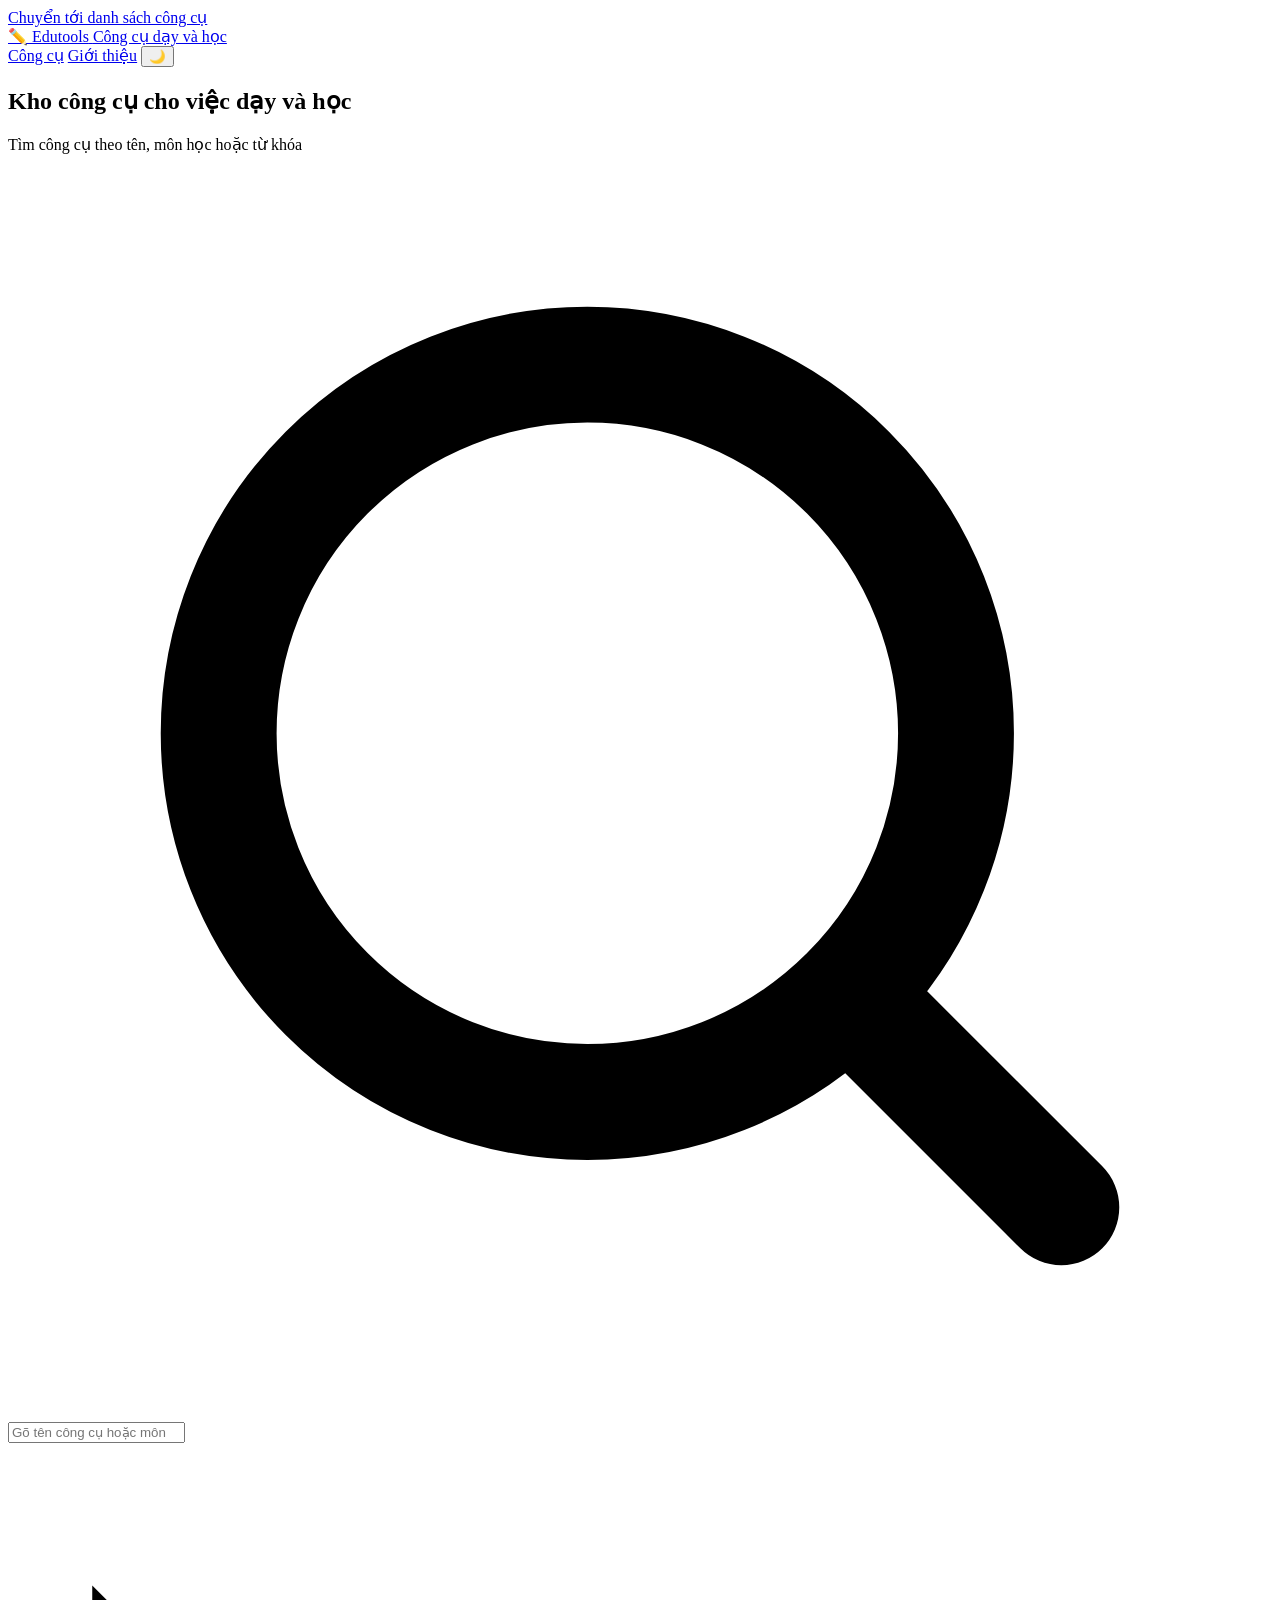
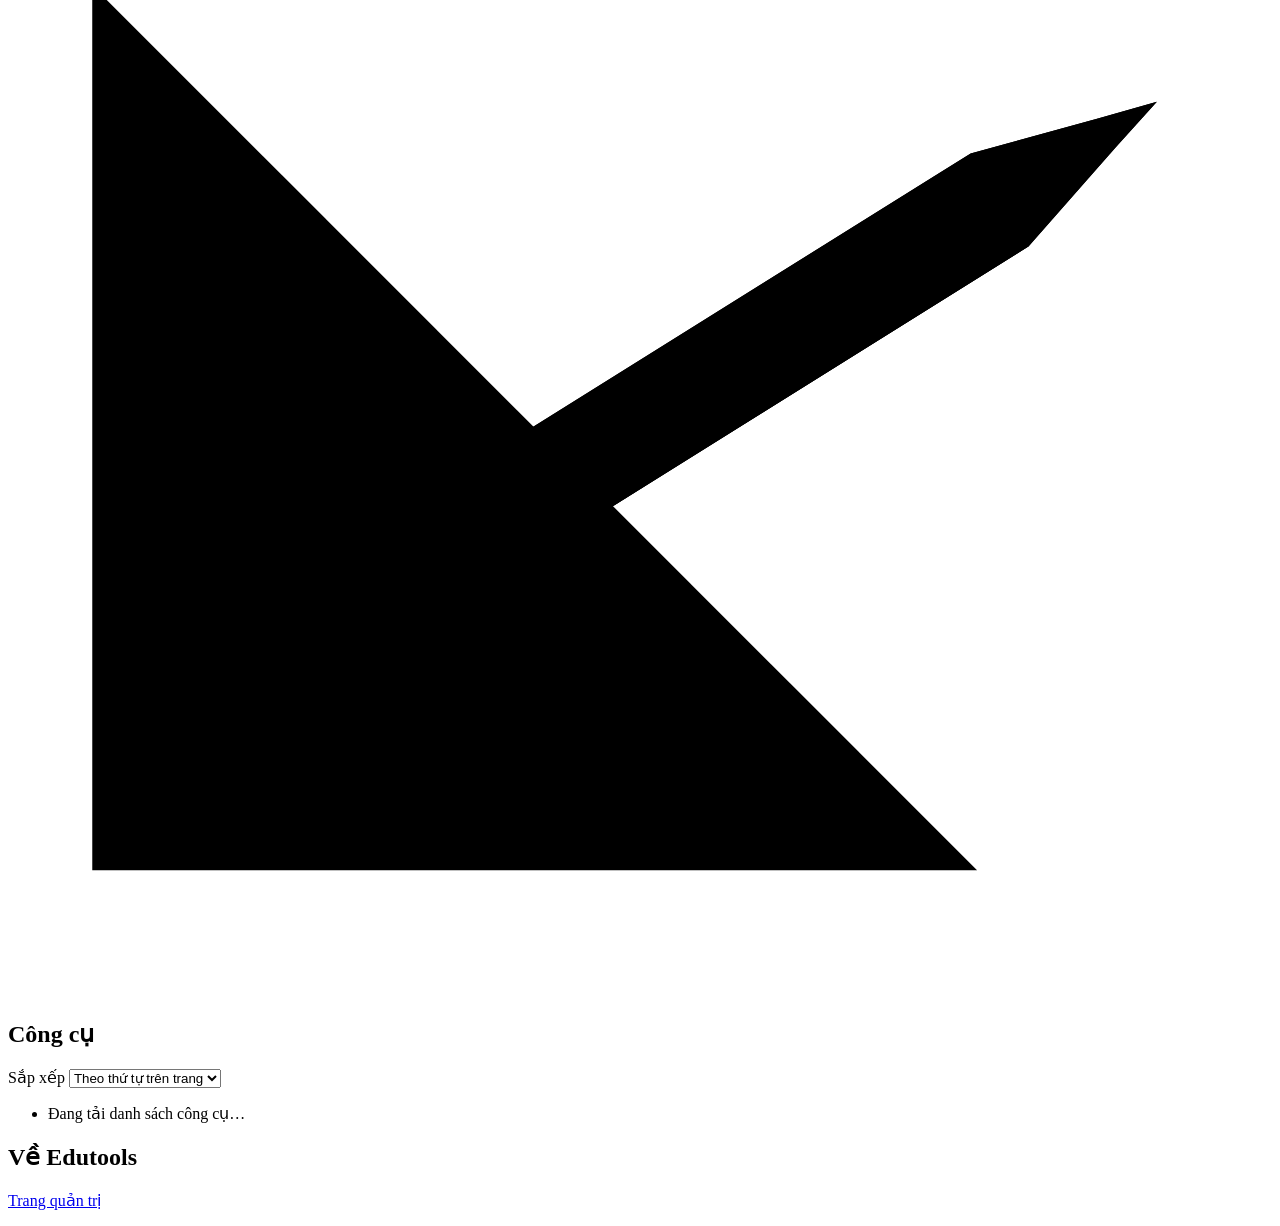
==== index.html @ 5ccd4331 "Add files via upload" ====
<!doctype html>
<!--
  Edutools - trang chủ
  Bản quyền thuộc về Thầy Tiến - GV Trường THPT Bỉm Sơn- Thanh Hóa
-->
<html lang="vi" data-theme="light">
<head>
  <meta charset="utf-8">
  <meta name="viewport" content="width=device-width, initial-scale=1">
  <title>Edutools - Công cụ dạy và học</title>
  <meta name="description" content="Kho công cụ trực tuyến cho giáo viên và học sinh: mở là dùng, có mô tả và hướng dẫn ngắn.">
  <meta name="theme-color" content="#2340a8">
  <link rel="icon" href="data:image/svg+xml,%3Csvg xmlns='http://www.w3.org/2000/svg' viewBox='0 0 100 100'%3E%3Ctext y='.9em' font-size='90'%3E✏️%3C/text%3E%3C/svg%3E">
  <link rel="preconnect" href="https://fonts.googleapis.com">
  <link rel="preconnect" href="https://fonts.gstatic.com" crossorigin>
  <link rel="stylesheet" href="https://fonts.googleapis.com/css2?family=Be+Vietnam+Pro:wght@400;500;600;700&family=Mali:wght@600;700&display=swap">
  <script>
    try {
      var t = localStorage.getItem('edutools_theme') ||
        (window.matchMedia && matchMedia('(prefers-color-scheme: dark)').matches ? 'dark' : 'light');
      document.documentElement.setAttribute('data-theme', t);
    } catch (e) {}
  </script>
  <link rel="stylesheet" href="assets/style.css">
</head>
<body>
  <a class="skip-link" href="#congcu">Chuyển tới danh sách công cụ</a>

  <header class="topbar">
    <div class="wrap">
      <a class="brand" href="#top" aria-label="Về đầu trang">
        <span class="brand-mark" id="brandMark">✏️</span>
        <span class="brand-text">
          <span class="brand-name" id="brandName">Edutools</span>
          <span class="brand-slogan" id="brandSlogan">Công cụ dạy và học</span>
        </span>
      </a>
      <nav class="nav" aria-label="Điều hướng chính">
        <a href="#congcu">Công cụ</a>
        <a href="#thongbao" id="navNews" hidden>Thông báo</a>
        <a href="#gioithieu">Giới thiệu</a>
        <button type="button" class="icon-btn" id="themeBtn" aria-label="Đổi giao diện sáng hoặc tối">🌙</button>
      </nav>
    </div>
  </header>

  <section class="hero" id="top">
    <div class="hero-grid" aria-hidden="true"></div>
    <div class="wrap">
      <div class="hero-copy">
        <h1><span class="hero-title" id="heroTitle">Kho công cụ cho việc dạy và học</span></h1>
        <p class="hero-text" id="heroText"></p>
        <form class="search" role="search" id="searchForm">
          <label class="sr-only" for="q">Tìm công cụ theo tên, môn học hoặc từ khóa</label>
          <svg viewBox="0 0 24 24" fill="none" stroke="currentColor" stroke-width="2.2" stroke-linecap="round" stroke-linejoin="round" aria-hidden="true"><circle cx="11" cy="11" r="7"/><path d="m20 20-3.5-3.5"/></svg>
          <input id="q" type="search" placeholder="Gõ tên công cụ hoặc môn học" autocomplete="off" enterkeyhint="search">
        </form>
        <p class="hero-meta" id="heroMeta" aria-live="polite"></p>
      </div>
      <div class="hero-art" aria-hidden="true">
        <svg viewBox="0 0 300 270" xmlns="http://www.w3.org/2000/svg">
          <path class="art-set" fill-rule="evenodd" d="M20 30 L20 240 L230 240 Z"/>
          <path class="art-set-hole" d="M52 126 L52 208 L142 208 Z"/>
          <g class="art-tick">
            <line x1="50" y1="240" x2="50" y2="230"/><line x1="70" y1="240" x2="70" y2="226"/>
            <line x1="90" y1="240" x2="90" y2="230"/><line x1="110" y1="240" x2="110" y2="226"/>
            <line x1="130" y1="240" x2="130" y2="230"/><line x1="150" y1="240" x2="150" y2="226"/>
            <line x1="170" y1="240" x2="170" y2="230"/><line x1="190" y1="240" x2="190" y2="226"/>
          </g>
          <g transform="translate(176 118) rotate(-32)">
            <rect class="art-pencil-body" x="-100" y="-13" width="170" height="26"/>
            <rect class="art-pencil-stripe" x="-100" y="3" width="170" height="10"/>
            <polygon class="art-pencil-wood" points="70,-13 70,13 100,4 100,-4"/>
            <polygon class="art-pencil-lead" points="100,-4 100,4 114,0"/>
            <rect class="art-pencil-band" x="-112" y="-13" width="12" height="26"/>
            <rect class="art-pencil-eraser" x="-130" y="-13" width="18" height="26" rx="5"/>
            <path class="art-line" d="M-100 -13 H70 L100 -4 L114 0 L100 4 L70 13 H-100 M-112 -13 V13"/>
          </g>
        </svg>
      </div>
    </div>
  </section>

  <main id="main">
    <section class="section" id="thongbao" hidden>
      <div class="wrap">
        <div class="section-head"><h2 class="section-title">Thông báo</h2></div>
        <div class="notes" id="notes"></div>
      </div>
    </section>

    <section class="section" id="congcu">
      <div class="wrap">
        <div class="section-head">
          <h2 class="section-title">Công cụ</h2>
          <p class="section-sub" id="resultNote" aria-live="polite"></p>
        </div>
        <div class="toolbar">
          <div class="chips" id="chips" role="group" aria-label="Lọc theo nhóm"></div>
          <label class="sort">Sắp xếp
            <select class="select" id="sort">
              <option value="order">Theo thứ tự trên trang</option>
              <option value="new">Mới thêm nhất</option>
              <option value="az">Tên từ A đến Z</option>
            </select>
          </label>
        </div>
        <ul class="grid" id="grid"><li class="empty" style="grid-column:1/-1">Đang tải danh sách công cụ…</li></ul>
        <noscript><p class="empty">Trang cần bật JavaScript để hiển thị danh sách công cụ.</p></noscript>
      </div>
    </section>
  </main>

  <div class="board" id="gioithieu">
    <div class="wrap about">
      <div>
        <h2>Về <span id="aboutName">Edutools</span></h2>
        <p id="aboutText"></p>
      </div>
      <div class="contact" id="contact" hidden>
        <h3>Liên hệ</h3>
        <div id="contactLinks" style="display:grid;gap:10px;justify-items:start"></div>
      </div>
    </div>
    <footer class="foot">
      <div class="wrap">
        <div>
          <p id="copyright"></p>
          <small id="footerNote" hidden></small>
        </div>
        <p><a href="admin.html">Trang quản trị</a></p>
      </div>
    </footer>
  </div>

  <dialog class="sheet" id="sheet" aria-labelledby="sheetTitle"></dialog>

  <script src="assets/common.js"></script>
  <script src="assets/app.js"></script>
</body>
</html>
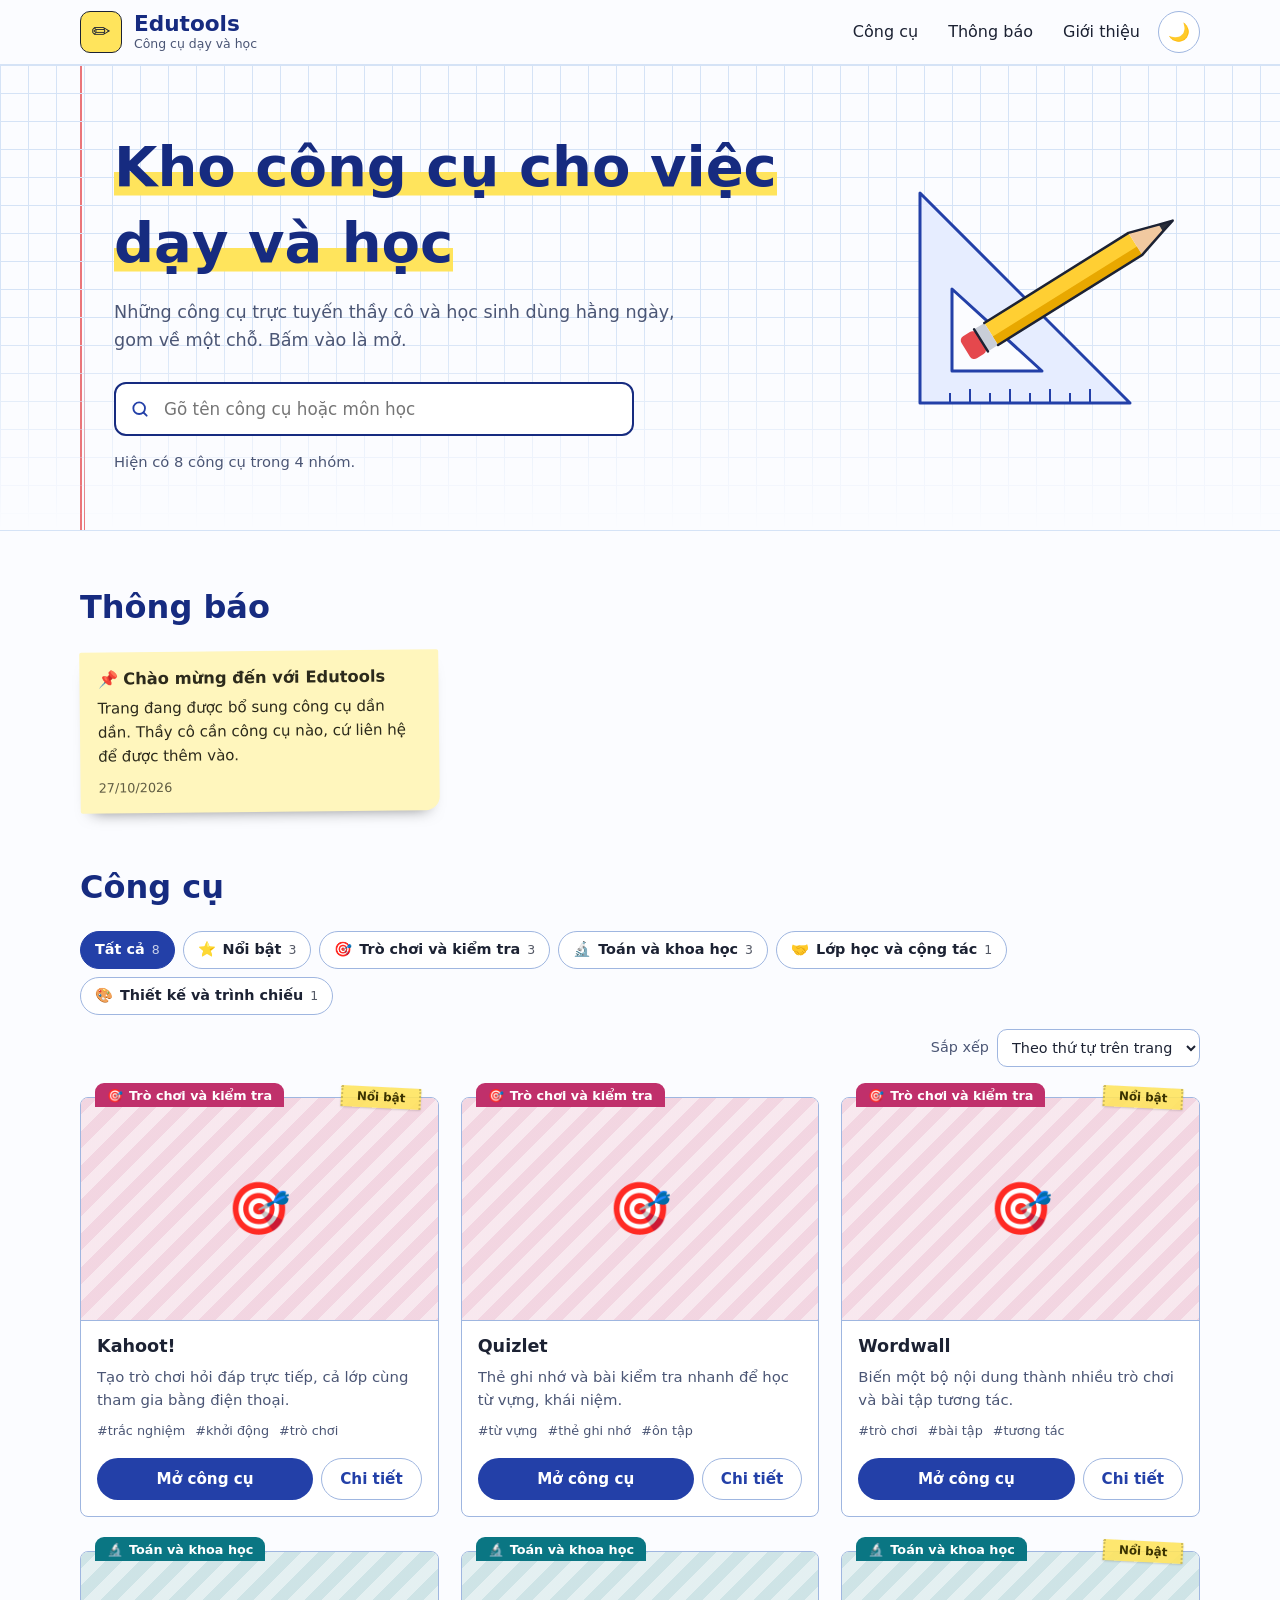
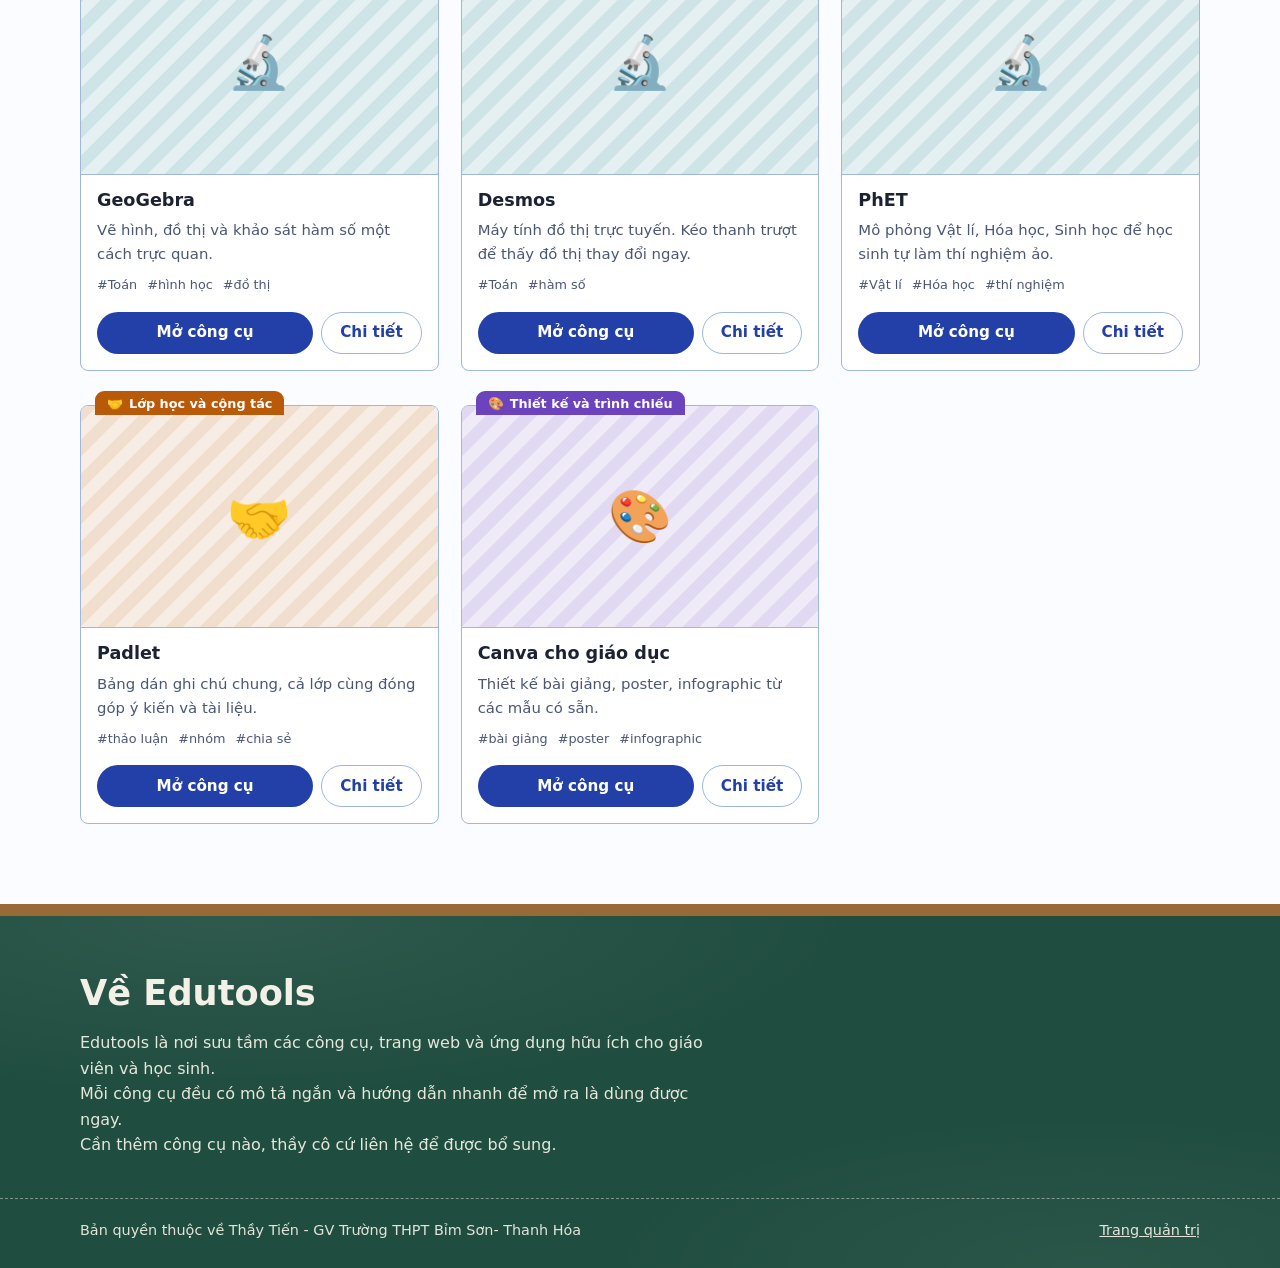
==== commit b8481fbf: "Add files via upload" ====
--- a/index.html
+++ b/index.html
@@ -21,7 +21,7 @@
       document.documentElement.setAttribute('data-theme', t);
     } catch (e) {}
   </script>
-  <link rel="stylesheet" href="assets/style.css">
+  <link rel="stylesheet" href="style.css">
 </head>
 <body>
   <a class="skip-link" href="#congcu">Chuyển tới danh sách công cụ</a>
@@ -135,7 +135,7 @@
 
   <dialog class="sheet" id="sheet" aria-labelledby="sheetTitle"></dialog>
 
-  <script src="assets/common.js"></script>
-  <script src="assets/app.js"></script>
+  <script src="common.js"></script>
+  <script src="app.js"></script>
 </body>
 </html>
--- a/style.css
+++ b/style.css
@@ -0,0 +1,378 @@
+/*
+ * Edutools - giao diện dùng chung (trang chủ và trang quản trị)
+ * Ý tưởng: vở ô li, lề đỏ, mực xanh, bút dạ vàng, bảng xanh phấn trắng.
+ * Bản quyền thuộc về Thầy Tiến - GV Trường THPT Bỉm Sơn- Thanh Hóa
+ */
+
+:root {
+  --paper: #fbfcff;
+  --paper-2: #f1f6ff;
+  --surface: #ffffff;
+  --ink: #1c2233;
+  --ink-soft: #4b5675;
+  --blue: #2340a8;
+  --blue-ink: #162b80;
+  --blue-soft: #e6edff;
+  --on-blue: #ffffff;
+  --rule: #d5e3f6;
+  --rule-strong: #9fb6e0;
+  --margin: #e5484d;
+  --hl: #ffe45c;
+  --danger: #b3261e;
+  --danger-soft: #fdecea;
+  --ok: #156b46;
+  --ok-soft: #e4f6ec;
+  --warn-soft: #fff4cf;
+  --warn-ink: #6b4a00;
+  --note-bg: #fff6bd;
+  --note-ink: #2c2a1b;
+  --board: #1f4d3f;
+  --board-2: #183d32;
+  --chalk: #f3f1e7;
+  --wood: #9a6a36;
+  --focus: #1f6feb;
+  --font-body: 'Be Vietnam Pro', system-ui, -apple-system, 'Segoe UI', Roboto, sans-serif;
+  --font-hand: 'Mali', 'Be Vietnam Pro', system-ui, sans-serif;
+  color-scheme: light;
+}
+
+:root[data-theme='dark'] {
+  --paper: #11162a;
+  --paper-2: #171e3a;
+  --surface: #182042;
+  --ink: #e8ecfa;
+  --ink-soft: #a5b0d3;
+  --blue: #8aa4ff;
+  --blue-ink: #b9c8ff;
+  --blue-soft: #232d5c;
+  --on-blue: #0f1428;
+  --rule: #232c50;
+  --rule-strong: #3d4a82;
+  --margin: #f06b70;
+  --hl: #6b5a0f;
+  --danger: #ff8a80;
+  --danger-soft: #3b1f24;
+  --ok: #7ee0ac;
+  --ok-soft: #173326;
+  --warn-soft: #3a3110;
+  --warn-ink: #ffe08a;
+  --note-bg: #4b4519;
+  --note-ink: #fff4b8;
+  --focus: #9ec1ff;
+  color-scheme: dark;
+}
+
+*, *::before, *::after { box-sizing: border-box; }
+
+html { scroll-behavior: smooth; scroll-padding-top: 76px; -webkit-text-size-adjust: 100%; }
+
+body {
+  margin: 0;
+  font-family: var(--font-body);
+  font-size: 16px;
+  line-height: 1.6;
+  color: var(--ink);
+  background: var(--paper);
+  -webkit-font-smoothing: antialiased;
+}
+
+img { max-width: 100%; display: block; }
+a { color: var(--blue); }
+h1, h2, h3, h4, p { margin: 0; }
+button, input, select, textarea { font: inherit; color: inherit; }
+[hidden] { display: none !important; }
+
+:focus-visible { outline: 3px solid var(--focus); outline-offset: 2px; border-radius: 4px; }
+
+.sr-only {
+  position: absolute; width: 1px; height: 1px; padding: 0; margin: -1px;
+  overflow: hidden; clip: rect(0, 0, 0, 0); white-space: nowrap; border: 0;
+}
+
+.wrap { width: min(1120px, 100% - 40px); margin-inline: auto; }
+
+.skip-link {
+  position: absolute; left: 12px; top: -60px; z-index: 100;
+  background: var(--blue); color: var(--on-blue); padding: 8px 14px; border-radius: 8px; text-decoration: none;
+}
+.skip-link:focus { top: 10px; }
+
+/* ---------- Nút, ô nhập ---------- */
+.btn {
+  display: inline-flex; align-items: center; justify-content: center; gap: 8px;
+  min-height: 42px; padding: 0 18px; border-radius: 999px;
+  border: 1.5px solid transparent; font-weight: 600; font-size: .95rem; line-height: 1.2;
+  cursor: pointer; text-decoration: none; white-space: nowrap;
+  transition: background-color .15s, border-color .15s, transform .15s;
+}
+.btn:active { transform: translateY(1px); }
+.btn-primary { background: var(--blue); color: var(--on-blue); }
+.btn-primary:hover { background: var(--blue-ink); }
+:root[data-theme='dark'] .btn-primary:hover { background: #a9bcff; }
+.btn-ghost { background: transparent; color: var(--blue); border-color: var(--rule-strong); }
+.btn-ghost:hover { background: var(--blue-soft); }
+.btn-danger { background: transparent; color: var(--danger); border-color: var(--danger); }
+.btn-danger:hover { background: var(--danger-soft); }
+.btn-solid-danger { background: var(--danger); color: #fff; }
+:root[data-theme='dark'] .btn-solid-danger { color: #1a0b0b; }
+.btn-sm { min-height: 34px; padding: 0 13px; font-size: .86rem; }
+.btn[disabled], .btn[aria-disabled='true'] { opacity: .55; cursor: not-allowed; }
+.icon-btn {
+  width: 42px; height: 42px; padding: 0; border-radius: 50%;
+  border: 1.5px solid var(--rule-strong); background: var(--surface); color: var(--ink);
+  display: inline-grid; place-items: center; cursor: pointer; font-size: 1.1rem;
+}
+.icon-btn:hover { background: var(--blue-soft); }
+
+.field { display: grid; gap: 6px; align-content: start; }
+.field > label, .field > .label { font-weight: 600; font-size: .92rem; }
+.field .hint { font-size: .84rem; color: var(--ink-soft); }
+.input, .select, .textarea {
+  width: 100%; min-height: 44px; padding: 9px 13px;
+  background: var(--surface); color: var(--ink);
+  border: 1.5px solid var(--rule-strong); border-radius: 10px;
+}
+.textarea { min-height: 96px; resize: vertical; line-height: 1.5; }
+.input:focus, .select:focus, .textarea:focus {
+  outline: none; border-color: var(--blue); box-shadow: 0 0 0 4px color-mix(in srgb, var(--blue) 22%, transparent);
+}
+.check { display: flex; align-items: center; gap: 10px; min-height: 36px; cursor: pointer; }
+.check input { width: 20px; height: 20px; accent-color: var(--blue); }
+
+/* ---------- Thanh đầu trang ---------- */
+.topbar {
+  position: sticky; top: 0; z-index: 40;
+  background: color-mix(in srgb, var(--paper) 92%, transparent);
+  backdrop-filter: blur(8px); -webkit-backdrop-filter: blur(8px);
+  border-bottom: 1.5px solid var(--rule);
+}
+.topbar .wrap { display: flex; align-items: center; justify-content: space-between; gap: 16px; min-height: 64px; }
+.brand { display: flex; align-items: center; gap: 12px; text-decoration: none; color: var(--ink); min-width: 0; }
+.brand-mark {
+  width: 42px; height: 42px; flex: none; border-radius: 10px; overflow: hidden;
+  display: grid; place-items: center; font-size: 1.4rem;
+  background: var(--hl); border: 1.5px solid var(--ink);
+}
+.brand-mark img { width: 100%; height: 100%; object-fit: cover; }
+.brand-text { display: grid; line-height: 1.15; min-width: 0; }
+.brand-name { font-family: var(--font-hand); font-weight: 700; font-size: 1.35rem; color: var(--blue-ink); }
+.brand-slogan { font-size: .78rem; color: var(--ink-soft); white-space: nowrap; overflow: hidden; text-overflow: ellipsis; }
+.nav { display: flex; align-items: center; gap: 6px; }
+.nav a {
+  padding: 6px 12px; border-radius: 8px; color: var(--ink); text-decoration: none; font-weight: 500;
+  background-image: linear-gradient(var(--hl), var(--hl)); background-repeat: no-repeat;
+  background-position: 12px 78%; background-size: 0 .4em;
+  transition: background-size .2s;
+}
+.nav a:hover { background-size: calc(100% - 24px) .4em; }
+
+/* ---------- Phần đầu: trang vở ô li ---------- */
+.hero { position: relative; overflow: hidden; border-bottom: 1.5px solid var(--rule); padding: 64px 0 56px; }
+.hero-grid {
+  position: absolute; inset: 0; pointer-events: none;
+  background-image:
+    linear-gradient(var(--rule) 1px, transparent 1px),
+    linear-gradient(90deg, var(--rule) 1px, transparent 1px);
+  background-size: 28px 28px;
+  -webkit-mask-image: linear-gradient(to bottom, #000 55%, transparent);
+  mask-image: linear-gradient(to bottom, #000 55%, transparent);
+}
+.hero::before {
+  content: ''; position: absolute; top: 0; bottom: 0; width: 6px;
+  left: max(20px, calc(50% - 560px));
+  background: linear-gradient(90deg, var(--margin) 0 2px, transparent 2px 4px, var(--margin) 4px 5px, transparent 5px);
+  opacity: .75; pointer-events: none;
+}
+.hero .wrap { position: relative; padding-left: 34px; display: grid; grid-template-columns: minmax(0, 1fr) 300px; gap: 32px; align-items: center; }
+.hero-title {
+  display: inline; font-family: var(--font-hand); font-weight: 700;
+  font-size: clamp(2rem, 5.2vw, 3.5rem); line-height: 1.35; color: var(--blue-ink);
+  background-image: linear-gradient(var(--hl), var(--hl)); background-repeat: no-repeat;
+  background-position: 0 92%; background-size: 0 .42em;
+  -webkit-box-decoration-break: clone; box-decoration-break: clone;
+  animation: swipe .9s .2s ease-out forwards;
+}
+@keyframes swipe { to { background-size: 100% .42em; } }
+.hero-text { margin-top: 18px; max-width: 54ch; font-size: 1.1rem; color: var(--ink-soft); }
+.search { position: relative; margin-top: 28px; max-width: 520px; }
+.search svg { position: absolute; left: 16px; top: 50%; transform: translateY(-50%); width: 20px; height: 20px; color: var(--blue); pointer-events: none; }
+.search input {
+  width: 100%; min-height: 54px; padding: 0 18px 0 48px; font-size: 1.05rem;
+  background: var(--surface); color: var(--ink);
+  border: 2px solid var(--blue-ink); border-radius: 12px;
+}
+:root[data-theme='dark'] .search input { border-color: var(--blue); }
+.search input:focus { outline: none; box-shadow: 0 0 0 5px color-mix(in srgb, var(--hl) 85%, transparent); }
+.hero-meta { margin-top: 14px; font-size: .92rem; color: var(--ink-soft); }
+.hero-art { justify-self: end; width: 100%; max-width: 300px; }
+.hero-art svg { width: 100%; height: auto; overflow: visible; }
+.art-set { fill: var(--blue-soft); stroke: var(--blue); stroke-width: 3; stroke-linejoin: round; }
+.art-set-hole { fill: var(--paper); stroke: var(--blue); stroke-width: 3; stroke-linejoin: round; }
+.art-tick { stroke: var(--blue); stroke-width: 2; }
+.art-pencil-body { fill: #ffcf33; }
+.art-pencil-stripe { fill: #e8a800; }
+.art-pencil-wood { fill: #f1c9a0; }
+.art-pencil-lead { fill: #2b2f3a; }
+.art-pencil-band { fill: #c9ced8; }
+.art-pencil-eraser { fill: var(--margin); }
+.art-line { fill: none; stroke: var(--ink); stroke-width: 2.5; stroke-linecap: round; stroke-linejoin: round; }
+
+/* ---------- Khối chung ---------- */
+.section { padding: 56px 0 0; }
+.section-head { display: flex; align-items: baseline; justify-content: space-between; flex-wrap: wrap; gap: 8px 20px; margin-bottom: 22px; }
+.section-title { font-family: var(--font-hand); font-weight: 700; font-size: clamp(1.5rem, 3vw, 2rem); line-height: 1.3; color: var(--blue-ink); }
+.section-sub { color: var(--ink-soft); font-size: .95rem; }
+
+/* ---------- Thông báo: giấy ghi chú ---------- */
+.notes { display: grid; grid-template-columns: repeat(auto-fill, minmax(280px, 1fr)); gap: 22px; }
+.note {
+  position: relative; padding: 16px 18px 14px; background: var(--note-bg); color: var(--note-ink);
+  border-radius: 2px 2px 14px 2px; box-shadow: 0 10px 16px -12px rgba(0, 0, 0, .55);
+  transform: rotate(-.6deg);
+}
+.note:nth-child(even) { transform: rotate(.6deg); }
+.note h3 { font-size: 1.02rem; line-height: 1.35; margin-bottom: 6px; }
+.note p { font-size: .94rem; white-space: pre-line; }
+.note-date { display: block; margin-top: 10px; font-size: .8rem; opacity: .75; }
+.note a { color: inherit; font-weight: 600; }
+
+/* ---------- Công cụ ---------- */
+.toolbar { display: flex; flex-wrap: wrap; align-items: center; justify-content: space-between; gap: 14px 20px; margin-bottom: 30px; }
+.chips { display: flex; flex-wrap: wrap; gap: 8px; }
+.chip {
+  display: inline-flex; align-items: center; gap: 7px; min-height: 38px; padding: 0 14px;
+  border: 1.5px solid var(--rule-strong); border-radius: 999px; background: var(--surface);
+  font-weight: 600; font-size: .9rem; cursor: pointer; color: var(--ink);
+  transition: background-color .15s, border-color .15s;
+}
+.chip:hover { background: var(--blue-soft); }
+.chip[aria-pressed='true'] { background: var(--blue); border-color: var(--blue); color: var(--on-blue); }
+.chip .count { font-size: .78rem; font-weight: 500; opacity: .75; }
+.sort { display: flex; align-items: center; gap: 8px; margin-left: auto; font-size: .9rem; color: var(--ink-soft); }
+.sort .select { width: auto; min-height: 38px; padding: 4px 10px; font-size: .9rem; }
+.result-note { margin: -14px 0 22px; font-size: .9rem; color: var(--ink-soft); }
+
+.grid { display: grid; grid-template-columns: repeat(auto-fill, minmax(270px, 1fr)); gap: 34px 22px; margin: 0; padding: 0; list-style: none; }
+.card {
+  position: relative; display: flex; flex-direction: column; height: 100%;
+  background: var(--surface); border: 1.5px solid var(--rule-strong); border-radius: 8px;
+  transition: transform .18s, box-shadow .18s;
+}
+.card:hover { transform: translateY(-3px); box-shadow: 0 6px 0 -2px var(--surface), 0 6px 0 -.5px var(--rule-strong); }
+.tab {
+  position: absolute; z-index: 2; top: -15px; left: 14px; max-width: calc(100% - 100px);
+  display: inline-flex; align-items: center; gap: 6px; padding: 3px 12px 2px;
+  background: var(--c, var(--blue)); color: #fff; border-radius: 9px 9px 0 0;
+  font-size: .8rem; font-weight: 600; line-height: 1.5; white-space: nowrap; overflow: hidden; text-overflow: ellipsis;
+}
+.tape {
+  position: absolute; z-index: 3; top: -11px; right: 16px; padding: 1px 14px; transform: rotate(3deg);
+  background: color-mix(in srgb, var(--hl) 88%, transparent); color: #3a3200;
+  font-size: .74rem; font-weight: 600; box-shadow: 0 1px 2px rgba(0, 0, 0, .15);
+  border-left: 2px dotted rgba(0, 0, 0, .18); border-right: 2px dotted rgba(0, 0, 0, .18);
+}
+:root[data-theme='dark'] .tape { color: #fff3b0; }
+.media {
+  position: relative; display: block; width: 100%; aspect-ratio: 16 / 10; padding: 0; border: 0;
+  border-bottom: 1.5px solid var(--rule-strong); border-radius: 6.5px 6.5px 0 0; overflow: hidden;
+  background: var(--paper-2); cursor: pointer;
+}
+.media img { width: 100%; height: 100%; object-fit: cover; }
+.media-ph {
+  width: 100%; height: 100%; display: grid; place-items: center; font-size: 3.2rem;
+  background: repeating-linear-gradient(135deg,
+    color-mix(in srgb, var(--c, var(--blue)) 20%, var(--surface)) 0 12px,
+    color-mix(in srgb, var(--c, var(--blue)) 11%, var(--surface)) 12px 24px);
+}
+.card-body { display: flex; flex-direction: column; flex: 1; gap: 8px; padding: 14px 16px 16px; }
+.card-title { font-size: 1.1rem; font-weight: 700; line-height: 1.3; }
+.card-desc {
+  font-size: .93rem; color: var(--ink-soft);
+  display: -webkit-box; -webkit-line-clamp: 3; -webkit-box-orient: vertical; overflow: hidden;
+}
+.tags { display: flex; flex-wrap: wrap; gap: 2px 10px; font-size: .8rem; color: var(--ink-soft); }
+.card-actions { display: flex; gap: 8px; margin-top: auto; padding-top: 8px; }
+.card-actions .btn-primary { flex: 1; }
+
+.empty {
+  padding: 40px 24px; text-align: center; border: 2px dashed var(--rule-strong); border-radius: 12px; color: var(--ink-soft);
+}
+.empty strong { display: block; color: var(--ink); font-size: 1.1rem; margin-bottom: 6px; }
+.empty .btn { margin-top: 16px; }
+
+/* ---------- Cửa sổ chi tiết ---------- */
+dialog.sheet {
+  width: min(880px, 94vw); max-height: 92vh; padding: 0; border: 0; border-radius: 12px; overflow: auto;
+  background: var(--surface); color: var(--ink); box-shadow: 0 30px 80px -20px rgba(0, 0, 0, .55);
+}
+dialog.sheet::backdrop { background: rgba(12, 18, 40, .6); }
+.sheet-grid { display: grid; grid-template-columns: minmax(0, 5fr) minmax(0, 6fr); }
+.sheet-media { background: var(--paper-2); min-height: 260px; border-right: 1.5px solid var(--rule); }
+.sheet-media img { width: 100%; height: 100%; object-fit: cover; }
+.sheet-media .media-ph { min-height: 260px; font-size: 4.5rem; }
+.sheet-body { position: relative; padding: 28px 28px 24px; display: flex; flex-direction: column; gap: 14px; }
+.sheet-body h2 { font-family: var(--font-hand); font-weight: 700; font-size: 1.7rem; line-height: 1.3; color: var(--blue-ink); padding-right: 36px; }
+.sheet-cat { align-self: flex-start; display: inline-flex; gap: 6px; padding: 2px 12px; border-radius: 999px; background: var(--c); color: #fff; font-size: .82rem; font-weight: 600; }
+.sheet-body h3 { font-size: .95rem; margin-bottom: 4px; }
+.sheet-guide { white-space: pre-line; font-size: .94rem; padding: 12px 14px; background: var(--paper-2); border-left: 4px solid var(--margin); border-radius: 4px; }
+.sheet-actions { display: flex; flex-wrap: wrap; gap: 10px; margin-top: 6px; }
+.sheet-close { position: absolute; top: 14px; right: 14px; width: 36px; height: 36px; font-size: 1rem; }
+
+/* ---------- Bảng xanh: giới thiệu và chân trang ---------- */
+.board {
+  margin-top: 80px; color: var(--chalk); border-top: 12px solid var(--wood);
+  background:
+    radial-gradient(900px 260px at 18% 0%, rgba(255, 255, 255, .07), transparent 70%),
+    radial-gradient(700px 220px at 85% 100%, rgba(255, 255, 255, .05), transparent 70%),
+    var(--board);
+}
+.board a { color: var(--chalk); }
+.about { padding: 54px 0 40px; display: grid; grid-template-columns: minmax(0, 7fr) minmax(0, 4fr); gap: 40px; align-items: start; }
+.about h2 { font-family: var(--font-hand); font-weight: 700; font-size: clamp(1.6rem, 3vw, 2.2rem); line-height: 1.3; margin-bottom: 14px; }
+.about p { white-space: pre-line; max-width: 62ch; opacity: .94; }
+.contact { display: grid; gap: 10px; justify-items: start; }
+.contact h3 { font-family: var(--font-hand); font-weight: 600; font-size: 1.2rem; margin-bottom: 4px; }
+.chalk-btn {
+  display: inline-flex; align-items: center; gap: 8px; min-height: 42px; padding: 0 18px; border-radius: 999px;
+  border: 1.5px dashed var(--chalk); text-decoration: none; font-weight: 600; font-size: .94rem;
+  transition: background-color .15s;
+}
+.chalk-btn:hover { background: rgba(255, 255, 255, .12); }
+.foot { border-top: 1.5px dashed rgba(243, 241, 231, .45); padding: 20px 0 26px; font-size: .9rem; }
+.foot .wrap { display: flex; flex-wrap: wrap; justify-content: space-between; gap: 8px 20px; }
+.foot p { margin: 0; opacity: .92; }
+.foot small { display: block; opacity: .75; margin-top: 4px; }
+
+.preview-bar {
+  position: fixed; left: 50%; bottom: 16px; transform: translateX(-50%); z-index: 60;
+  display: flex; align-items: center; gap: 12px; padding: 8px 8px 8px 16px; max-width: calc(100vw - 24px);
+  background: var(--hl); color: #2c2500; border: 1.5px solid #2c2500; border-radius: 999px; font-size: .9rem; font-weight: 600;
+  box-shadow: 0 10px 24px -10px rgba(0, 0, 0, .5);
+}
+:root[data-theme='dark'] .preview-bar { background: #ffe45c; }
+.preview-bar a { background: #2c2500; color: #fff3b0; padding: 4px 14px; border-radius: 999px; text-decoration: none; white-space: nowrap; }
+
+/* ---------- Thiết bị nhỏ ---------- */
+@media (max-width: 920px) {
+  .hero .wrap { grid-template-columns: 1fr; }
+  .hero-art { display: none; }
+  .about { grid-template-columns: 1fr; gap: 28px; }
+}
+@media (max-width: 700px) {
+  .nav a { display: none; }
+  .hero { padding: 40px 0 40px; }
+  .hero .wrap { padding-left: 26px; }
+  .sheet-grid { grid-template-columns: 1fr; }
+  .sheet-media { min-height: 0; aspect-ratio: 16 / 9; border-right: 0; border-bottom: 1.5px solid var(--rule); }
+  .sheet-media .media-ph { min-height: 0; }
+  .sheet-body { padding: 22px 20px 20px; }
+  .chips { flex-wrap: nowrap; overflow-x: auto; padding-bottom: 4px; width: 100%; scrollbar-width: thin; }
+  .chip { flex: none; }
+  .toolbar { gap: 10px; }
+}
+
+@media (prefers-reduced-motion: reduce) {
+  html { scroll-behavior: auto; }
+  *, *::before, *::after { animation-duration: .001ms !important; transition-duration: .001ms !important; }
+  .hero-title { background-size: 100% .42em; animation: none; }
+}
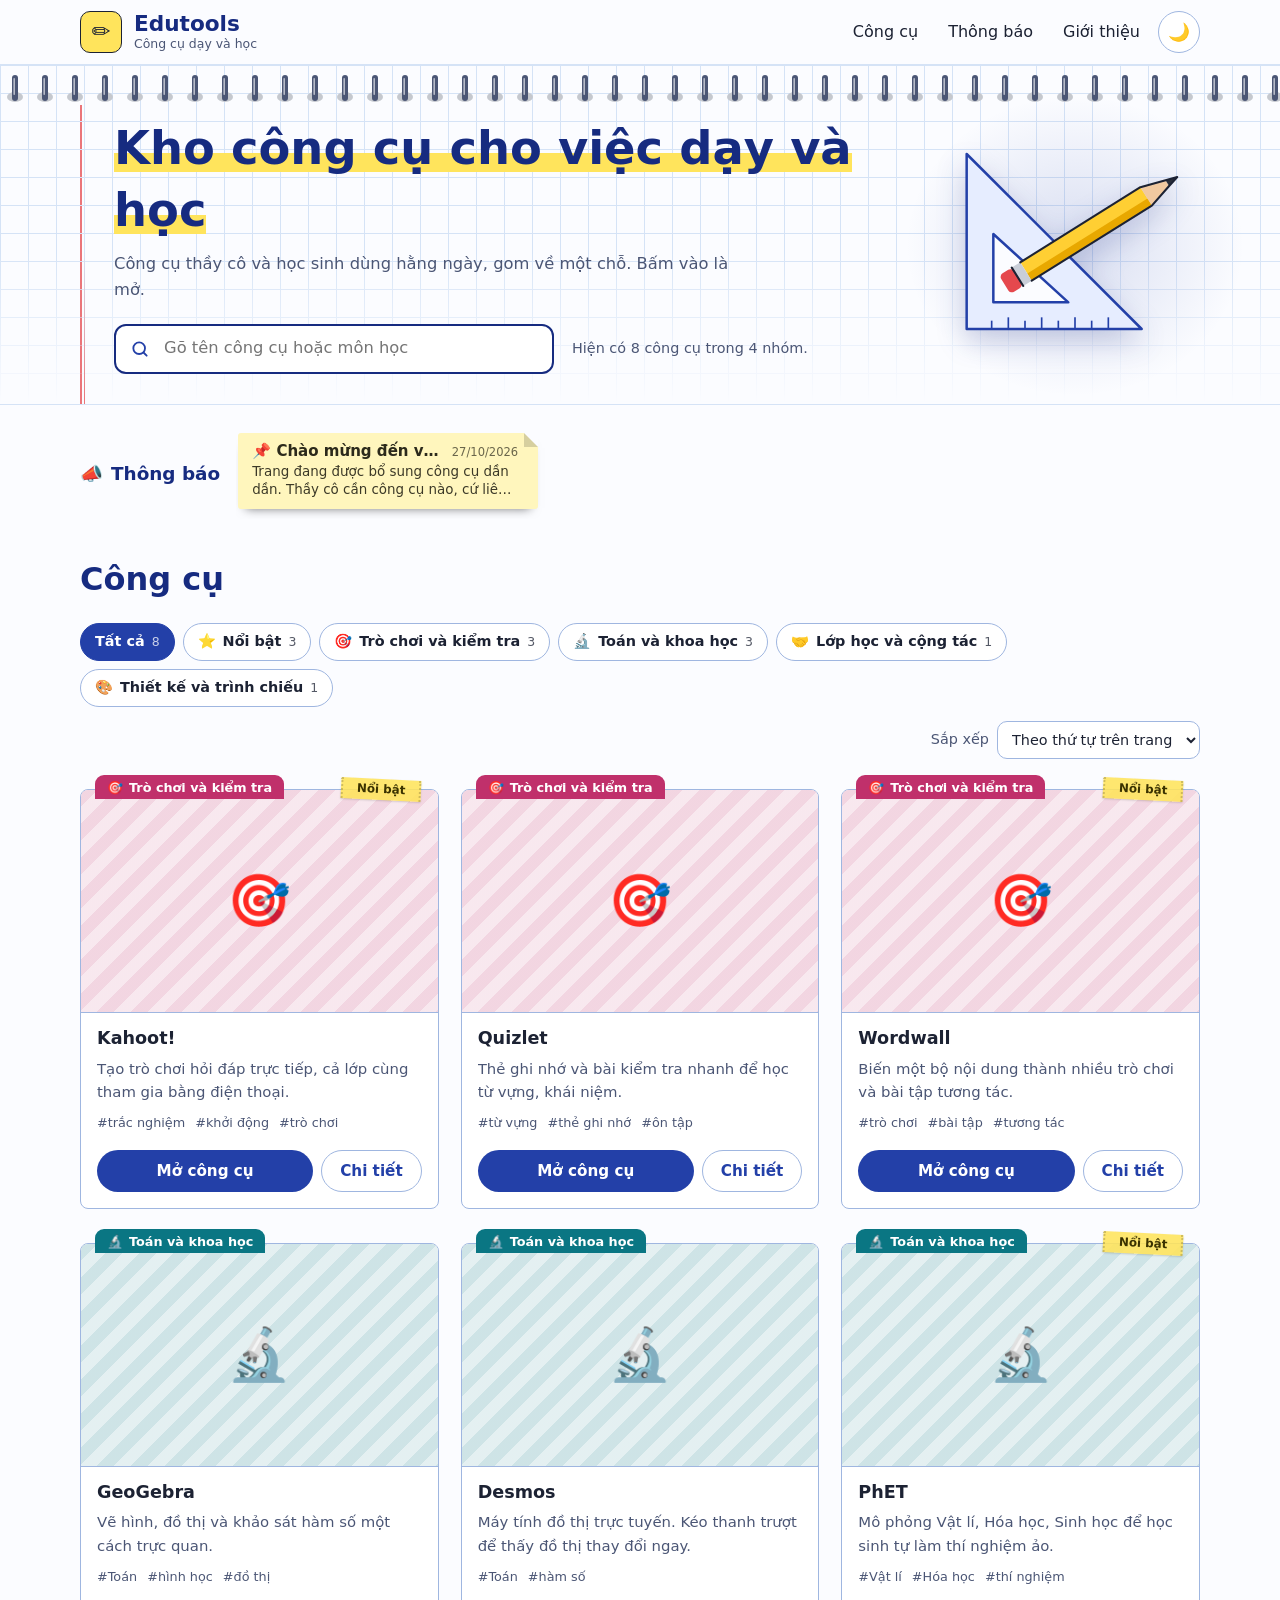
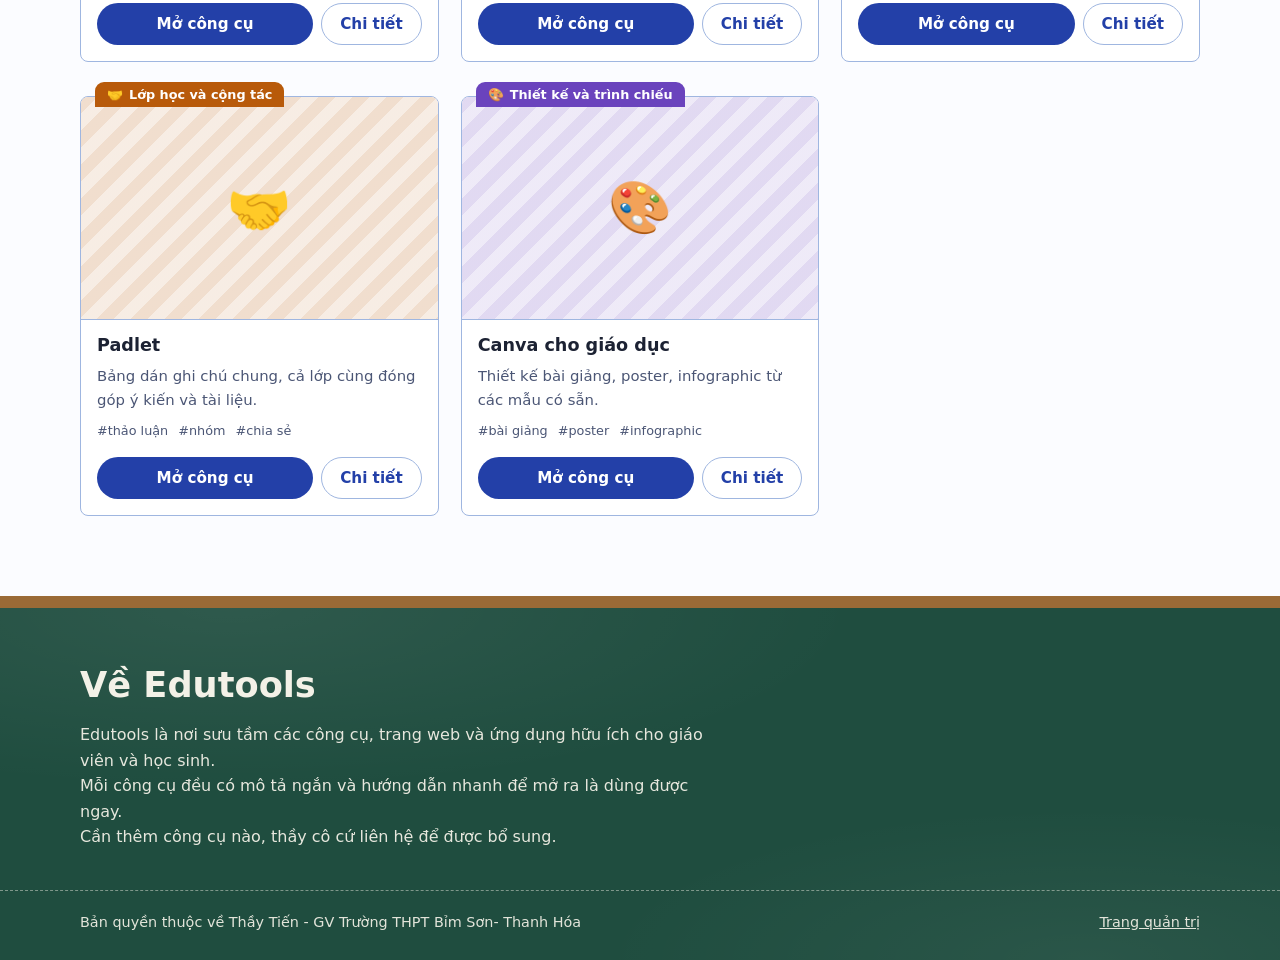
==== commit 07c284bb: "Add files via upload" ====
--- a/index.html
+++ b/index.html
@@ -46,16 +46,28 @@
 
   <section class="hero" id="top">
     <div class="hero-grid" aria-hidden="true"></div>
+    <svg class="hero-rings" aria-hidden="true" focusable="false">
+      <defs>
+        <pattern id="ring" width="30" height="34" patternUnits="userSpaceOnUse">
+          <ellipse class="ring-hole" cx="15" cy="24" rx="8" ry="5"/>
+          <rect class="ring-wire" x="12" y="2" width="6" height="26" rx="3"/>
+          <rect class="ring-shine" x="13.4" y="5" width="1.6" height="17" rx=".8"/>
+        </pattern>
+      </defs>
+      <rect width="100%" height="34" fill="url(#ring)"/>
+    </svg>
     <div class="wrap">
       <div class="hero-copy">
         <h1><span class="hero-title" id="heroTitle">Kho công cụ cho việc dạy và học</span></h1>
         <p class="hero-text" id="heroText"></p>
-        <form class="search" role="search" id="searchForm">
-          <label class="sr-only" for="q">Tìm công cụ theo tên, môn học hoặc từ khóa</label>
-          <svg viewBox="0 0 24 24" fill="none" stroke="currentColor" stroke-width="2.2" stroke-linecap="round" stroke-linejoin="round" aria-hidden="true"><circle cx="11" cy="11" r="7"/><path d="m20 20-3.5-3.5"/></svg>
-          <input id="q" type="search" placeholder="Gõ tên công cụ hoặc môn học" autocomplete="off" enterkeyhint="search">
-        </form>
-        <p class="hero-meta" id="heroMeta" aria-live="polite"></p>
+        <div class="hero-find">
+          <form class="search" role="search" id="searchForm">
+            <label class="sr-only" for="q">Tìm công cụ theo tên, môn học hoặc từ khóa</label>
+            <svg viewBox="0 0 24 24" fill="none" stroke="currentColor" stroke-width="2.2" stroke-linecap="round" stroke-linejoin="round" aria-hidden="true"><circle cx="11" cy="11" r="7"/><path d="m20 20-3.5-3.5"/></svg>
+            <input id="q" type="search" placeholder="Gõ tên công cụ hoặc môn học" autocomplete="off" enterkeyhint="search">
+          </form>
+          <p class="hero-meta" id="heroMeta" aria-live="polite"></p>
+        </div>
       </div>
       <div class="hero-art" aria-hidden="true">
         <svg viewBox="0 0 300 270" xmlns="http://www.w3.org/2000/svg">
@@ -68,13 +80,15 @@
             <line x1="170" y1="240" x2="170" y2="230"/><line x1="190" y1="240" x2="190" y2="226"/>
           </g>
           <g transform="translate(176 118) rotate(-32)">
-            <rect class="art-pencil-body" x="-100" y="-13" width="170" height="26"/>
-            <rect class="art-pencil-stripe" x="-100" y="3" width="170" height="10"/>
-            <polygon class="art-pencil-wood" points="70,-13 70,13 100,4 100,-4"/>
-            <polygon class="art-pencil-lead" points="100,-4 100,4 114,0"/>
-            <rect class="art-pencil-band" x="-112" y="-13" width="12" height="26"/>
-            <rect class="art-pencil-eraser" x="-130" y="-13" width="18" height="26" rx="5"/>
-            <path class="art-line" d="M-100 -13 H70 L100 -4 L114 0 L100 4 L70 13 H-100 M-112 -13 V13"/>
+            <g class="art-pencil">
+              <rect class="art-pencil-body" x="-100" y="-13" width="170" height="26"/>
+              <rect class="art-pencil-stripe" x="-100" y="3" width="170" height="10"/>
+              <polygon class="art-pencil-wood" points="70,-13 70,13 100,4 100,-4"/>
+              <polygon class="art-pencil-lead" points="100,-4 100,4 114,0"/>
+              <rect class="art-pencil-band" x="-112" y="-13" width="12" height="26"/>
+              <rect class="art-pencil-eraser" x="-130" y="-13" width="18" height="26" rx="5"/>
+              <path class="art-line" d="M-100 -13 H70 L100 -4 L114 0 L100 4 L70 13 H-100 M-112 -13 V13"/>
+            </g>
           </g>
         </svg>
       </div>
@@ -82,10 +96,14 @@
   </section>
 
   <main id="main">
-    <section class="section" id="thongbao" hidden>
-      <div class="wrap">
-        <div class="section-head"><h2 class="section-title">Thông báo</h2></div>
-        <div class="notes" id="notes"></div>
+    <section class="strip" id="thongbao" hidden aria-labelledby="newsTitle">
+      <div class="wrap strip-row">
+        <h2 class="strip-title" id="newsTitle"><span aria-hidden="true">📣</span>Thông báo</h2>
+        <div class="strip-scroll">
+          <button type="button" class="strip-arrow prev" id="newsPrev" aria-label="Xem thông báo trước" hidden>‹</button>
+          <div class="notes-row" id="notes" role="list"></div>
+          <button type="button" class="strip-arrow next" id="newsNext" aria-label="Xem thông báo tiếp theo" hidden>›</button>
+        </div>
       </div>
     </section>
 
--- a/style.css
+++ b/style.css
@@ -166,8 +166,8 @@
 }
 .nav a:hover { background-size: calc(100% - 24px) .4em; }
 
-/* ---------- Phần đầu: trang vở ô li ---------- */
-.hero { position: relative; overflow: hidden; border-bottom: 1.5px solid var(--rule); padding: 64px 0 56px; }
+/* ---------- Banner: trang vở lò xo ---------- */
+.hero { position: relative; overflow: hidden; border-bottom: 1.5px solid var(--rule); padding: 52px 0 30px; }
 .hero-grid {
   position: absolute; inset: 0; pointer-events: none;
   background-image:
@@ -178,34 +178,45 @@
   mask-image: linear-gradient(to bottom, #000 55%, transparent);
 }
 .hero::before {
-  content: ''; position: absolute; top: 0; bottom: 0; width: 6px;
+  content: ''; position: absolute; top: 40px; bottom: 0; width: 6px;
   left: max(20px, calc(50% - 560px));
   background: linear-gradient(90deg, var(--margin) 0 2px, transparent 2px 4px, var(--margin) 4px 5px, transparent 5px);
   opacity: .75; pointer-events: none;
 }
-.hero .wrap { position: relative; padding-left: 34px; display: grid; grid-template-columns: minmax(0, 1fr) 300px; gap: 32px; align-items: center; }
+.hero-rings { position: absolute; left: 0; top: 8px; width: 100%; height: 34px; pointer-events: none; }
+.ring-hole { fill: color-mix(in srgb, var(--ink) 24%, var(--paper)); }
+.ring-wire { fill: var(--ink-soft); }
+.ring-shine { fill: color-mix(in srgb, #fff 60%, transparent); }
+.hero .wrap { position: relative; padding-left: 34px; display: grid; grid-template-columns: minmax(0, 1fr) 250px; gap: 28px; align-items: center; }
 .hero-title {
   display: inline; font-family: var(--font-hand); font-weight: 700;
-  font-size: clamp(2rem, 5.2vw, 3.5rem); line-height: 1.35; color: var(--blue-ink);
+  font-size: clamp(1.85rem, 4.2vw, 2.9rem); line-height: 1.34; color: var(--blue-ink);
   background-image: linear-gradient(var(--hl), var(--hl)); background-repeat: no-repeat;
   background-position: 0 92%; background-size: 0 .42em;
   -webkit-box-decoration-break: clone; box-decoration-break: clone;
-  animation: swipe .9s .2s ease-out forwards;
+  animation: swipe .8s .15s ease-out forwards;
 }
 @keyframes swipe { to { background-size: 100% .42em; } }
-.hero-text { margin-top: 18px; max-width: 54ch; font-size: 1.1rem; color: var(--ink-soft); }
-.search { position: relative; margin-top: 28px; max-width: 520px; }
+.hero-text { margin-top: 10px; max-width: 60ch; font-size: 1.02rem; color: var(--ink-soft); }
+.hero-find { display: flex; flex-wrap: wrap; align-items: center; gap: 10px 18px; margin-top: 20px; }
+.search { position: relative; flex: 1 1 300px; max-width: 440px; margin: 0; }
 .search svg { position: absolute; left: 16px; top: 50%; transform: translateY(-50%); width: 20px; height: 20px; color: var(--blue); pointer-events: none; }
 .search input {
-  width: 100%; min-height: 54px; padding: 0 18px 0 48px; font-size: 1.05rem;
+  width: 100%; min-height: 50px; padding: 0 18px 0 48px; font-size: 1.02rem;
   background: var(--surface); color: var(--ink);
   border: 2px solid var(--blue-ink); border-radius: 12px;
 }
 :root[data-theme='dark'] .search input { border-color: var(--blue); }
 .search input:focus { outline: none; box-shadow: 0 0 0 5px color-mix(in srgb, var(--hl) 85%, transparent); }
-.hero-meta { margin-top: 14px; font-size: .92rem; color: var(--ink-soft); }
-.hero-art { justify-self: end; width: 100%; max-width: 300px; }
-.hero-art svg { width: 100%; height: auto; overflow: visible; }
+.hero-meta { margin: 0; font-size: .9rem; color: var(--ink-soft); }
+.hero-art { position: relative; justify-self: end; width: 100%; max-width: 250px; }
+.hero-art::before {
+  content: ''; position: absolute; inset: -34px -44px; pointer-events: none;
+  background: radial-gradient(closest-side, color-mix(in srgb, var(--blue) 16%, transparent), transparent);
+}
+.hero-art svg { position: relative; width: 100%; height: auto; overflow: visible; filter: drop-shadow(0 10px 14px color-mix(in srgb, var(--blue-ink) 22%, transparent)); }
+.art-pencil { animation: settle .9s .45s cubic-bezier(.2, .8, .2, 1) both; }
+@keyframes settle { from { transform: translate(44px, 0); opacity: 0; } to { transform: none; opacity: 1; } }
 .art-set { fill: var(--blue-soft); stroke: var(--blue); stroke-width: 3; stroke-linejoin: round; }
 .art-set-hole { fill: var(--paper); stroke: var(--blue); stroke-width: 3; stroke-linejoin: round; }
 .art-tick { stroke: var(--blue); stroke-width: 2; }
@@ -218,23 +229,52 @@
 .art-line { fill: none; stroke: var(--ink); stroke-width: 2.5; stroke-linecap: round; stroke-linejoin: round; }
 
 /* ---------- Khối chung ---------- */
-.section { padding: 56px 0 0; }
+.section { padding: 40px 0 0; }
 .section-head { display: flex; align-items: baseline; justify-content: space-between; flex-wrap: wrap; gap: 8px 20px; margin-bottom: 22px; }
 .section-title { font-family: var(--font-hand); font-weight: 700; font-size: clamp(1.5rem, 3vw, 2rem); line-height: 1.3; color: var(--blue-ink); }
 .section-sub { color: var(--ink-soft); font-size: .95rem; }
 
-/* ---------- Thông báo: giấy ghi chú ---------- */
-.notes { display: grid; grid-template-columns: repeat(auto-fill, minmax(280px, 1fr)); gap: 22px; }
+/* ---------- Thông báo: dải ngang ---------- */
+.strip { padding-top: 24px; }
+.strip-row { display: flex; align-items: center; gap: 16px; }
+.strip-title {
+  flex: none; display: flex; align-items: center; gap: 8px; white-space: nowrap;
+  font-family: var(--font-hand); font-weight: 700; font-size: 1.15rem; line-height: 1.3; color: var(--blue-ink);
+}
+.strip-scroll { position: relative; flex: 1; min-width: 0; }
+.notes-row {
+  display: flex; gap: 12px; overflow-x: auto; scroll-snap-type: x proximity; scrollbar-width: none;
+  padding: 4px 2px 10px; margin: 0;
+}
+.notes-row::-webkit-scrollbar { display: none; }
 .note {
-  position: relative; padding: 16px 18px 14px; background: var(--note-bg); color: var(--note-ink);
-  border-radius: 2px 2px 14px 2px; box-shadow: 0 10px 16px -12px rgba(0, 0, 0, .55);
-  transform: rotate(-.6deg);
-}
-.note:nth-child(even) { transform: rotate(.6deg); }
-.note h3 { font-size: 1.02rem; line-height: 1.35; margin-bottom: 6px; }
-.note p { font-size: .94rem; white-space: pre-line; }
-.note-date { display: block; margin-top: 10px; font-size: .8rem; opacity: .75; }
-.note a { color: inherit; font-weight: 600; }
+  position: relative; flex: none; width: min(300px, 78vw); scroll-snap-align: start; text-align: left; cursor: pointer;
+  display: grid; grid-template-columns: minmax(0, 1fr); gap: 1px; padding: 8px 20px 9px 14px; border: 0; border-radius: 3px;
+  background: var(--note-bg); color: var(--note-ink); font: inherit;
+  box-shadow: 0 7px 10px -8px rgba(0, 0, 0, .6);
+  transition: transform .15s;
+}
+.note:hover { transform: translateY(-2px); }
+.note::after {
+  content: ''; position: absolute; top: 0; right: 0; border-style: solid; border-width: 0 14px 14px 0;
+  border-color: transparent var(--paper) rgba(0, 0, 0, .16) transparent;
+}
+.note-head { display: flex; align-items: baseline; gap: 8px; }
+.note-title { flex: 1; min-width: 0; font-weight: 700; font-size: .94rem; line-height: 1.4; white-space: nowrap; overflow: hidden; text-overflow: ellipsis; }
+.note-date { flex: none; font-size: .72rem; opacity: .7; }
+.note-text {
+  font-size: .84rem; line-height: 1.4; opacity: .92;
+  display: -webkit-box; -webkit-line-clamp: 2; -webkit-box-orient: vertical; overflow: hidden;
+}
+.strip-arrow {
+  position: absolute; z-index: 2; top: calc(50% - 4px); transform: translateY(-50%);
+  width: 34px; height: 34px; padding: 0; border-radius: 50%; cursor: pointer; font-size: 1.3rem; line-height: 1;
+  display: grid; place-items: center; color: var(--blue-ink);
+  border: 1.5px solid var(--rule-strong); background: var(--surface); box-shadow: 0 4px 10px -4px rgba(0, 0, 0, .35);
+}
+.strip-arrow:hover { background: var(--blue-soft); }
+.strip-arrow.prev { left: -12px; }
+.strip-arrow.next { right: -12px; }
 
 /* ---------- Công cụ ---------- */
 .toolbar { display: flex; flex-wrap: wrap; align-items: center; justify-content: space-between; gap: 14px 20px; margin-bottom: 30px; }
@@ -306,6 +346,9 @@
   background: var(--surface); color: var(--ink); box-shadow: 0 30px 80px -20px rgba(0, 0, 0, .55);
 }
 dialog.sheet::backdrop { background: rgba(12, 18, 40, .6); }
+dialog.sheet.narrow { width: min(520px, 94vw); }
+.sheet-news { white-space: pre-line; }
+.sheet-date { font-size: .85rem; color: var(--ink-soft); margin-top: -6px; }
 .sheet-grid { display: grid; grid-template-columns: minmax(0, 5fr) minmax(0, 6fr); }
 .sheet-media { background: var(--paper-2); min-height: 260px; border-right: 1.5px solid var(--rule); }
 .sheet-media img { width: 100%; height: 100%; object-fit: cover; }
@@ -360,8 +403,12 @@
 }
 @media (max-width: 700px) {
   .nav a { display: none; }
-  .hero { padding: 40px 0 40px; }
+  .hero { padding: 46px 0 26px; }
   .hero .wrap { padding-left: 26px; }
+  .hero-find { margin-top: 16px; }
+  .strip-row { flex-direction: column; align-items: flex-start; gap: 6px; }
+  .strip-scroll { width: 100%; }
+  .strip-arrow { display: none; }
   .sheet-grid { grid-template-columns: 1fr; }
   .sheet-media { min-height: 0; aspect-ratio: 16 / 9; border-right: 0; border-bottom: 1.5px solid var(--rule); }
   .sheet-media .media-ph { min-height: 0; }
@@ -375,4 +422,5 @@
   html { scroll-behavior: auto; }
   *, *::before, *::after { animation-duration: .001ms !important; transition-duration: .001ms !important; }
   .hero-title { background-size: 100% .42em; animation: none; }
-}
+  .art-pencil { animation: none; }
+}
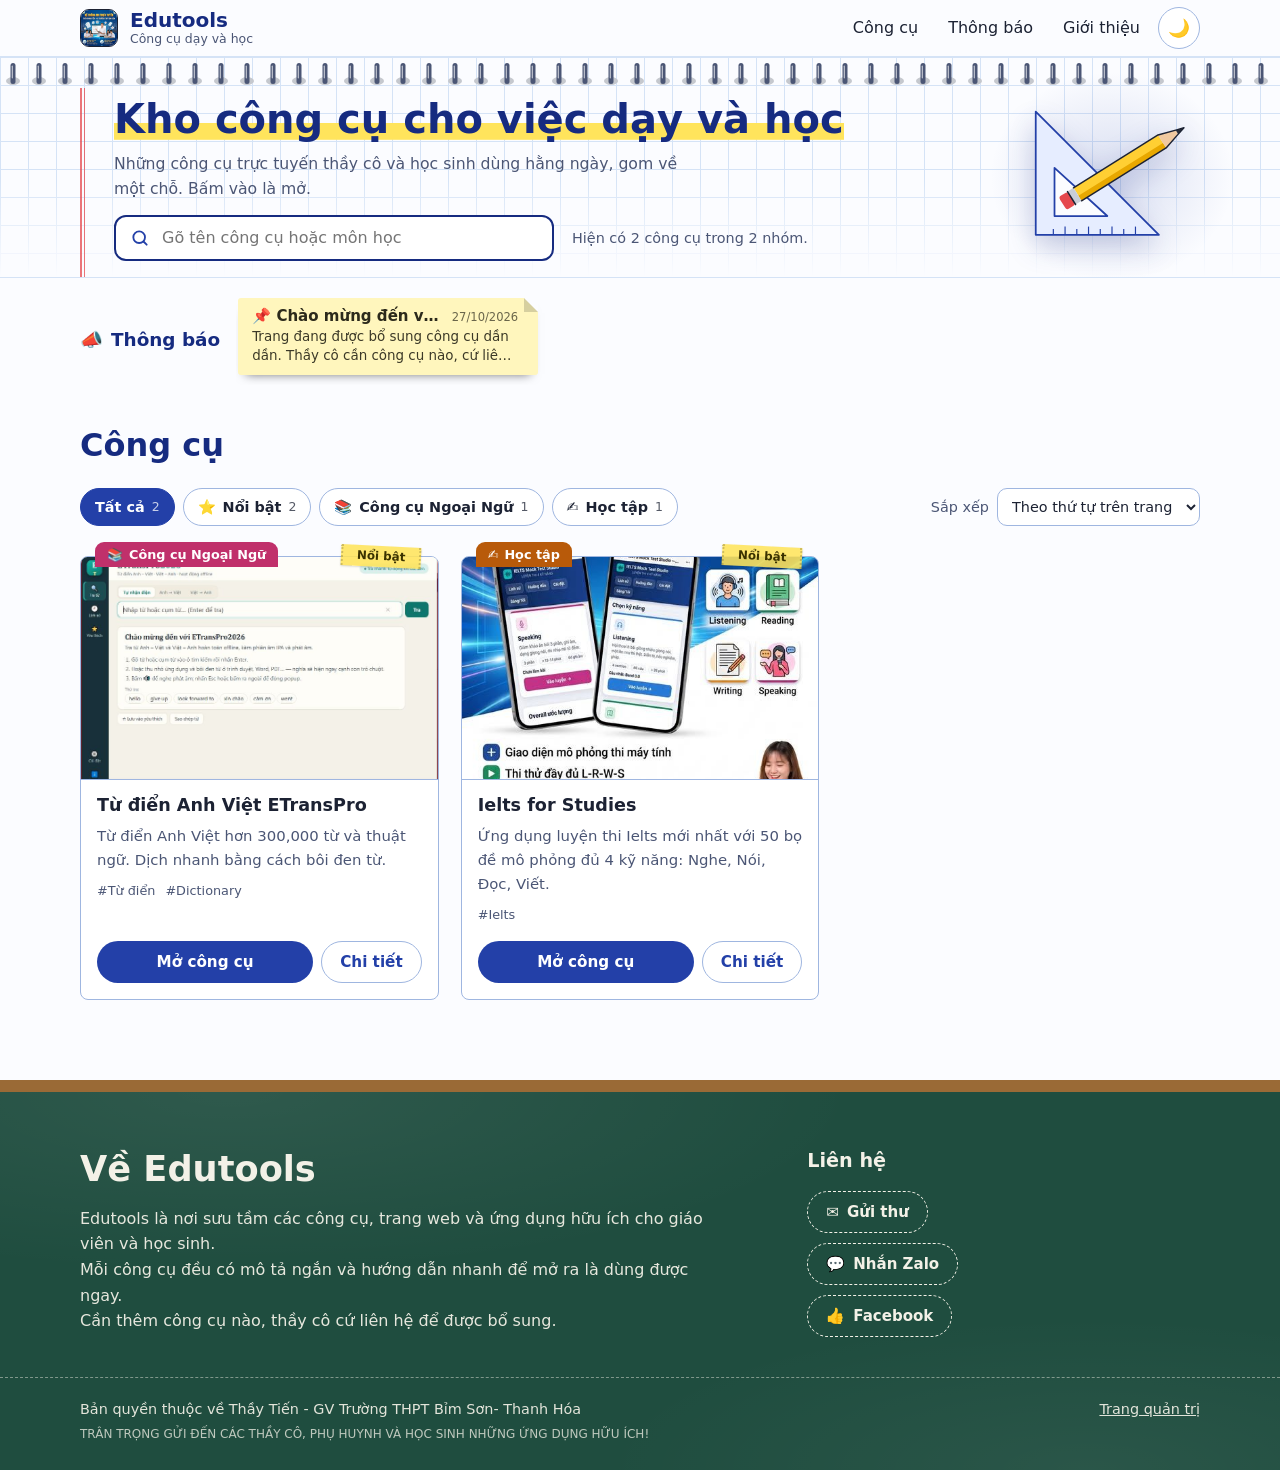
==== commit 6c282354: "Add files via upload" ====
--- a/index.html
+++ b/index.html
@@ -45,16 +45,17 @@
   </header>
 
   <section class="hero" id="top">
+    <div class="hero-photo" aria-hidden="true"></div>
     <div class="hero-grid" aria-hidden="true"></div>
     <svg class="hero-rings" aria-hidden="true" focusable="false">
       <defs>
-        <pattern id="ring" width="30" height="34" patternUnits="userSpaceOnUse">
-          <ellipse class="ring-hole" cx="15" cy="24" rx="8" ry="5"/>
-          <rect class="ring-wire" x="12" y="2" width="6" height="26" rx="3"/>
-          <rect class="ring-shine" x="13.4" y="5" width="1.6" height="17" rx=".8"/>
+        <pattern id="ring" width="26" height="26" patternUnits="userSpaceOnUse">
+          <ellipse class="ring-hole" cx="13" cy="19" rx="7" ry="4"/>
+          <rect class="ring-wire" x="10.5" y="1" width="5" height="21" rx="2.5"/>
+          <rect class="ring-shine" x="11.7" y="3.5" width="1.3" height="13" rx=".65"/>
         </pattern>
       </defs>
-      <rect width="100%" height="34" fill="url(#ring)"/>
+      <rect width="100%" height="26" fill="url(#ring)"/>
     </svg>
     <div class="wrap">
       <div class="hero-copy">
--- a/style.css
+++ b/style.css
@@ -64,7 +64,7 @@
 
 *, *::before, *::after { box-sizing: border-box; }
 
-html { scroll-behavior: smooth; scroll-padding-top: 76px; -webkit-text-size-adjust: 100%; }
+html { scroll-behavior: smooth; scroll-padding-top: 68px; -webkit-text-size-adjust: 100%; }
 
 body {
   margin: 0;
@@ -146,16 +146,16 @@
   backdrop-filter: blur(8px); -webkit-backdrop-filter: blur(8px);
   border-bottom: 1.5px solid var(--rule);
 }
-.topbar .wrap { display: flex; align-items: center; justify-content: space-between; gap: 16px; min-height: 64px; }
+.topbar .wrap { display: flex; align-items: center; justify-content: space-between; gap: 16px; min-height: 56px; }
 .brand { display: flex; align-items: center; gap: 12px; text-decoration: none; color: var(--ink); min-width: 0; }
 .brand-mark {
-  width: 42px; height: 42px; flex: none; border-radius: 10px; overflow: hidden;
-  display: grid; place-items: center; font-size: 1.4rem;
+  width: 38px; height: 38px; flex: none; border-radius: 9px; overflow: hidden;
+  display: grid; place-items: center; font-size: 1.25rem;
   background: var(--hl); border: 1.5px solid var(--ink);
 }
 .brand-mark img { width: 100%; height: 100%; object-fit: cover; }
 .brand-text { display: grid; line-height: 1.15; min-width: 0; }
-.brand-name { font-family: var(--font-hand); font-weight: 700; font-size: 1.35rem; color: var(--blue-ink); }
+.brand-name { font-family: var(--font-hand); font-weight: 700; font-size: 1.25rem; color: var(--blue-ink); }
 .brand-slogan { font-size: .78rem; color: var(--ink-soft); white-space: nowrap; overflow: hidden; text-overflow: ellipsis; }
 .nav { display: flex; align-items: center; gap: 6px; }
 .nav a {
@@ -167,7 +167,7 @@
 .nav a:hover { background-size: calc(100% - 24px) .4em; }
 
 /* ---------- Banner: trang vở lò xo ---------- */
-.hero { position: relative; overflow: hidden; border-bottom: 1.5px solid var(--rule); padding: 52px 0 30px; }
+.hero { position: relative; isolation: isolate; overflow: hidden; border-bottom: 1.5px solid var(--rule); padding: 36px 0 16px; }
 .hero-grid {
   position: absolute; inset: 0; pointer-events: none;
   background-image:
@@ -178,40 +178,52 @@
   mask-image: linear-gradient(to bottom, #000 55%, transparent);
 }
 .hero::before {
-  content: ''; position: absolute; top: 40px; bottom: 0; width: 6px;
+  content: ''; position: absolute; top: 31px; bottom: 0; width: 6px;
   left: max(20px, calc(50% - 560px));
   background: linear-gradient(90deg, var(--margin) 0 2px, transparent 2px 4px, var(--margin) 4px 5px, transparent 5px);
-  opacity: .75; pointer-events: none;
-}
-.hero-rings { position: absolute; left: 0; top: 8px; width: 100%; height: 34px; pointer-events: none; }
+  opacity: .75; pointer-events: none; z-index: 1;
+}
+.hero-rings { position: absolute; z-index: 1; left: 0; top: 5px; width: 100%; height: 26px; pointer-events: none; }
 .ring-hole { fill: color-mix(in srgb, var(--ink) 24%, var(--paper)); }
 .ring-wire { fill: var(--ink-soft); }
 .ring-shine { fill: color-mix(in srgb, #fff 60%, transparent); }
-.hero .wrap { position: relative; padding-left: 34px; display: grid; grid-template-columns: minmax(0, 1fr) 250px; gap: 28px; align-items: center; }
+.hero .wrap { position: relative; z-index: 2; padding-left: 34px; display: grid; grid-template-columns: minmax(0, 1fr) 176px; gap: 28px; align-items: center; }
+.hero h1 { margin: 0; font-size: clamp(1.7rem, 3.8vw, 2.5rem); line-height: 1.3; }
 .hero-title {
   display: inline; font-family: var(--font-hand); font-weight: 700;
-  font-size: clamp(1.85rem, 4.2vw, 2.9rem); line-height: 1.34; color: var(--blue-ink);
+  font-size: inherit; line-height: inherit; color: var(--blue-ink);
   background-image: linear-gradient(var(--hl), var(--hl)); background-repeat: no-repeat;
   background-position: 0 92%; background-size: 0 .42em;
   -webkit-box-decoration-break: clone; box-decoration-break: clone;
   animation: swipe .8s .15s ease-out forwards;
 }
 @keyframes swipe { to { background-size: 100% .42em; } }
-.hero-text { margin-top: 10px; max-width: 60ch; font-size: 1.02rem; color: var(--ink-soft); }
-.hero-find { display: flex; flex-wrap: wrap; align-items: center; gap: 10px 18px; margin-top: 20px; }
+.hero-text { margin-top: 6px; max-width: 60ch; font-size: .98rem; color: var(--ink-soft); }
+.hero-find { display: flex; flex-wrap: wrap; align-items: center; gap: 8px 18px; margin-top: 14px; }
 .search { position: relative; flex: 1 1 300px; max-width: 440px; margin: 0; }
 .search svg { position: absolute; left: 16px; top: 50%; transform: translateY(-50%); width: 20px; height: 20px; color: var(--blue); pointer-events: none; }
 .search input {
-  width: 100%; min-height: 50px; padding: 0 18px 0 48px; font-size: 1.02rem;
+  width: 100%; min-height: 46px; padding: 0 18px 0 46px; font-size: 1rem;
   background: var(--surface); color: var(--ink);
   border: 2px solid var(--blue-ink); border-radius: 12px;
 }
 :root[data-theme='dark'] .search input { border-color: var(--blue); }
 .search input:focus { outline: none; box-shadow: 0 0 0 5px color-mix(in srgb, var(--hl) 85%, transparent); }
+/* Ảnh banner (tùy chọn): nằm bên phải, mờ dần về phía chữ */
+.hero-photo { display: none; position: absolute; inset: 31px 0 0 0; background-image: var(--banner); background-size: cover; background-position: center right; }
+.hero-photo::after {
+  content: ''; position: absolute; inset: 0;
+  background: linear-gradient(90deg, var(--paper) 0%, color-mix(in srgb, var(--paper) 94%, transparent) 52%, color-mix(in srgb, var(--paper) 32%, transparent) 78%, transparent 100%);
+}
+.hero.has-banner .hero-photo { display: block; }
+.hero.has-banner .hero-grid, .hero.has-banner .hero-art { display: none; }
+.hero.has-banner .wrap { grid-template-columns: minmax(0, 1fr); }
+.hero.has-banner .hero-copy { max-width: 640px; }
+.hero.has-banner { padding: 42px 0 24px; }
 .hero-meta { margin: 0; font-size: .9rem; color: var(--ink-soft); }
-.hero-art { position: relative; justify-self: end; width: 100%; max-width: 250px; }
+.hero-art { position: relative; justify-self: end; width: 100%; max-width: 176px; }
 .hero-art::before {
-  content: ''; position: absolute; inset: -34px -44px; pointer-events: none;
+  content: ''; position: absolute; inset: -22px -34px; pointer-events: none;
   background: radial-gradient(closest-side, color-mix(in srgb, var(--blue) 16%, transparent), transparent);
 }
 .hero-art svg { position: relative; width: 100%; height: auto; overflow: visible; filter: drop-shadow(0 10px 14px color-mix(in srgb, var(--blue-ink) 22%, transparent)); }
@@ -235,7 +247,7 @@
 .section-sub { color: var(--ink-soft); font-size: .95rem; }
 
 /* ---------- Thông báo: dải ngang ---------- */
-.strip { padding-top: 24px; }
+.strip { padding-top: 16px; }
 .strip-row { display: flex; align-items: center; gap: 16px; }
 .strip-title {
   flex: none; display: flex; align-items: center; gap: 8px; white-space: nowrap;
@@ -401,11 +413,14 @@
   .hero-art { display: none; }
   .about { grid-template-columns: 1fr; gap: 28px; }
 }
+@media (max-width: 920px) {
+  .hero-photo::after { background: color-mix(in srgb, var(--paper) 84%, transparent); }
+}
 @media (max-width: 700px) {
   .nav a { display: none; }
-  .hero { padding: 46px 0 26px; }
+  .hero { padding: 38px 0 18px; }
   .hero .wrap { padding-left: 26px; }
-  .hero-find { margin-top: 16px; }
+  .hero-find { margin-top: 12px; }
   .strip-row { flex-direction: column; align-items: flex-start; gap: 6px; }
   .strip-scroll { width: 100%; }
   .strip-arrow { display: none; }
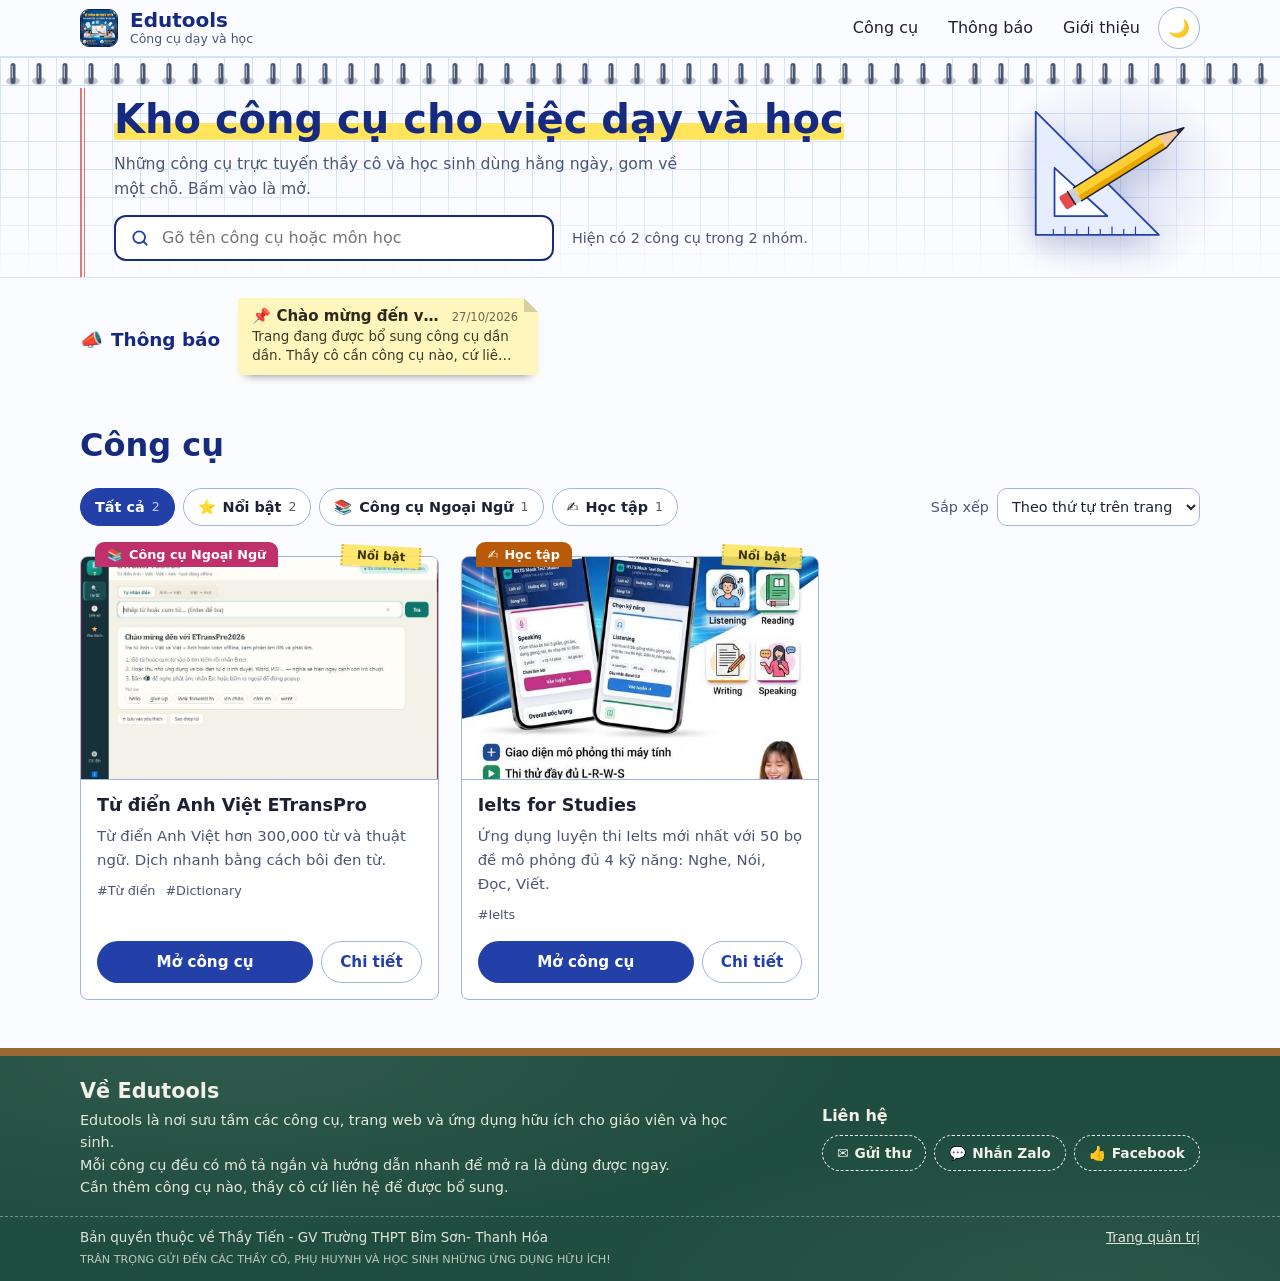
==== commit 901c59ea: "Add files via upload" ====
--- a/index.html
+++ b/index.html
@@ -138,7 +138,7 @@
       </div>
       <div class="contact" id="contact" hidden>
         <h3>Liên hệ</h3>
-        <div id="contactLinks" style="display:grid;gap:10px;justify-items:start"></div>
+        <div class="contact-links" id="contactLinks"></div>
       </div>
     </div>
     <footer class="foot">
--- a/style.css
+++ b/style.css
@@ -375,28 +375,29 @@
 
 /* ---------- Bảng xanh: giới thiệu và chân trang ---------- */
 .board {
-  margin-top: 80px; color: var(--chalk); border-top: 12px solid var(--wood);
+  margin-top: 48px; color: var(--chalk); border-top: 8px solid var(--wood);
   background:
     radial-gradient(900px 260px at 18% 0%, rgba(255, 255, 255, .07), transparent 70%),
     radial-gradient(700px 220px at 85% 100%, rgba(255, 255, 255, .05), transparent 70%),
     var(--board);
 }
 .board a { color: var(--chalk); }
-.about { padding: 54px 0 40px; display: grid; grid-template-columns: minmax(0, 7fr) minmax(0, 4fr); gap: 40px; align-items: start; }
-.about h2 { font-family: var(--font-hand); font-weight: 700; font-size: clamp(1.6rem, 3vw, 2.2rem); line-height: 1.3; margin-bottom: 14px; }
-.about p { white-space: pre-line; max-width: 62ch; opacity: .94; }
-.contact { display: grid; gap: 10px; justify-items: start; }
-.contact h3 { font-family: var(--font-hand); font-weight: 600; font-size: 1.2rem; margin-bottom: 4px; }
+.about { padding: 22px 0 18px; display: grid; grid-template-columns: minmax(0, 1fr) auto; gap: 14px 32px; align-items: center; }
+.about h2 { font-family: var(--font-hand); font-weight: 700; font-size: 1.3rem; line-height: 1.3; margin-bottom: 4px; }
+.about p { white-space: pre-line; max-width: 72ch; font-size: .9rem; line-height: 1.55; opacity: .94; }
+.contact { display: flex; flex-direction: column; align-items: flex-start; gap: 8px; }
+.contact-links { display: flex; flex-wrap: wrap; gap: 8px; }
+.contact h3 { font-family: var(--font-hand); font-weight: 600; font-size: 1rem; line-height: 1.3; }
 .chalk-btn {
-  display: inline-flex; align-items: center; gap: 8px; min-height: 42px; padding: 0 18px; border-radius: 999px;
-  border: 1.5px dashed var(--chalk); text-decoration: none; font-weight: 600; font-size: .94rem;
+  display: inline-flex; align-items: center; gap: 6px; min-height: 36px; padding: 0 14px; border-radius: 999px;
+  border: 1.5px dashed var(--chalk); text-decoration: none; font-weight: 600; font-size: .86rem;
   transition: background-color .15s;
 }
 .chalk-btn:hover { background: rgba(255, 255, 255, .12); }
-.foot { border-top: 1.5px dashed rgba(243, 241, 231, .45); padding: 20px 0 26px; font-size: .9rem; }
+.foot { border-top: 1.5px dashed rgba(243, 241, 231, .4); padding: 10px 0 12px; font-size: .84rem; }
 .foot .wrap { display: flex; flex-wrap: wrap; justify-content: space-between; gap: 8px 20px; }
 .foot p { margin: 0; opacity: .92; }
-.foot small { display: block; opacity: .75; margin-top: 4px; }
+.foot small { display: block; opacity: .75; margin-top: 2px; }
 
 .preview-bar {
   position: fixed; left: 50%; bottom: 16px; transform: translateX(-50%); z-index: 60;
@@ -406,12 +407,16 @@
 }
 :root[data-theme='dark'] .preview-bar { background: #ffe45c; }
 .preview-bar a { background: #2c2500; color: #fff3b0; padding: 4px 14px; border-radius: 999px; text-decoration: none; white-space: nowrap; }
+@media (max-width: 560px) {
+  .preview-bar { left: 12px; right: 12px; bottom: 12px; transform: none; max-width: none; justify-content: space-between; gap: 10px; padding: 8px 8px 8px 14px; border-radius: 18px; font-size: .82rem; line-height: 1.3; }
+  .preview-bar span { min-width: 0; }
+}
 
 /* ---------- Thiết bị nhỏ ---------- */
 @media (max-width: 920px) {
   .hero .wrap { grid-template-columns: 1fr; }
   .hero-art { display: none; }
-  .about { grid-template-columns: 1fr; gap: 28px; }
+  .about { grid-template-columns: 1fr; gap: 14px; }
 }
 @media (max-width: 920px) {
   .hero-photo::after { background: color-mix(in srgb, var(--paper) 84%, transparent); }
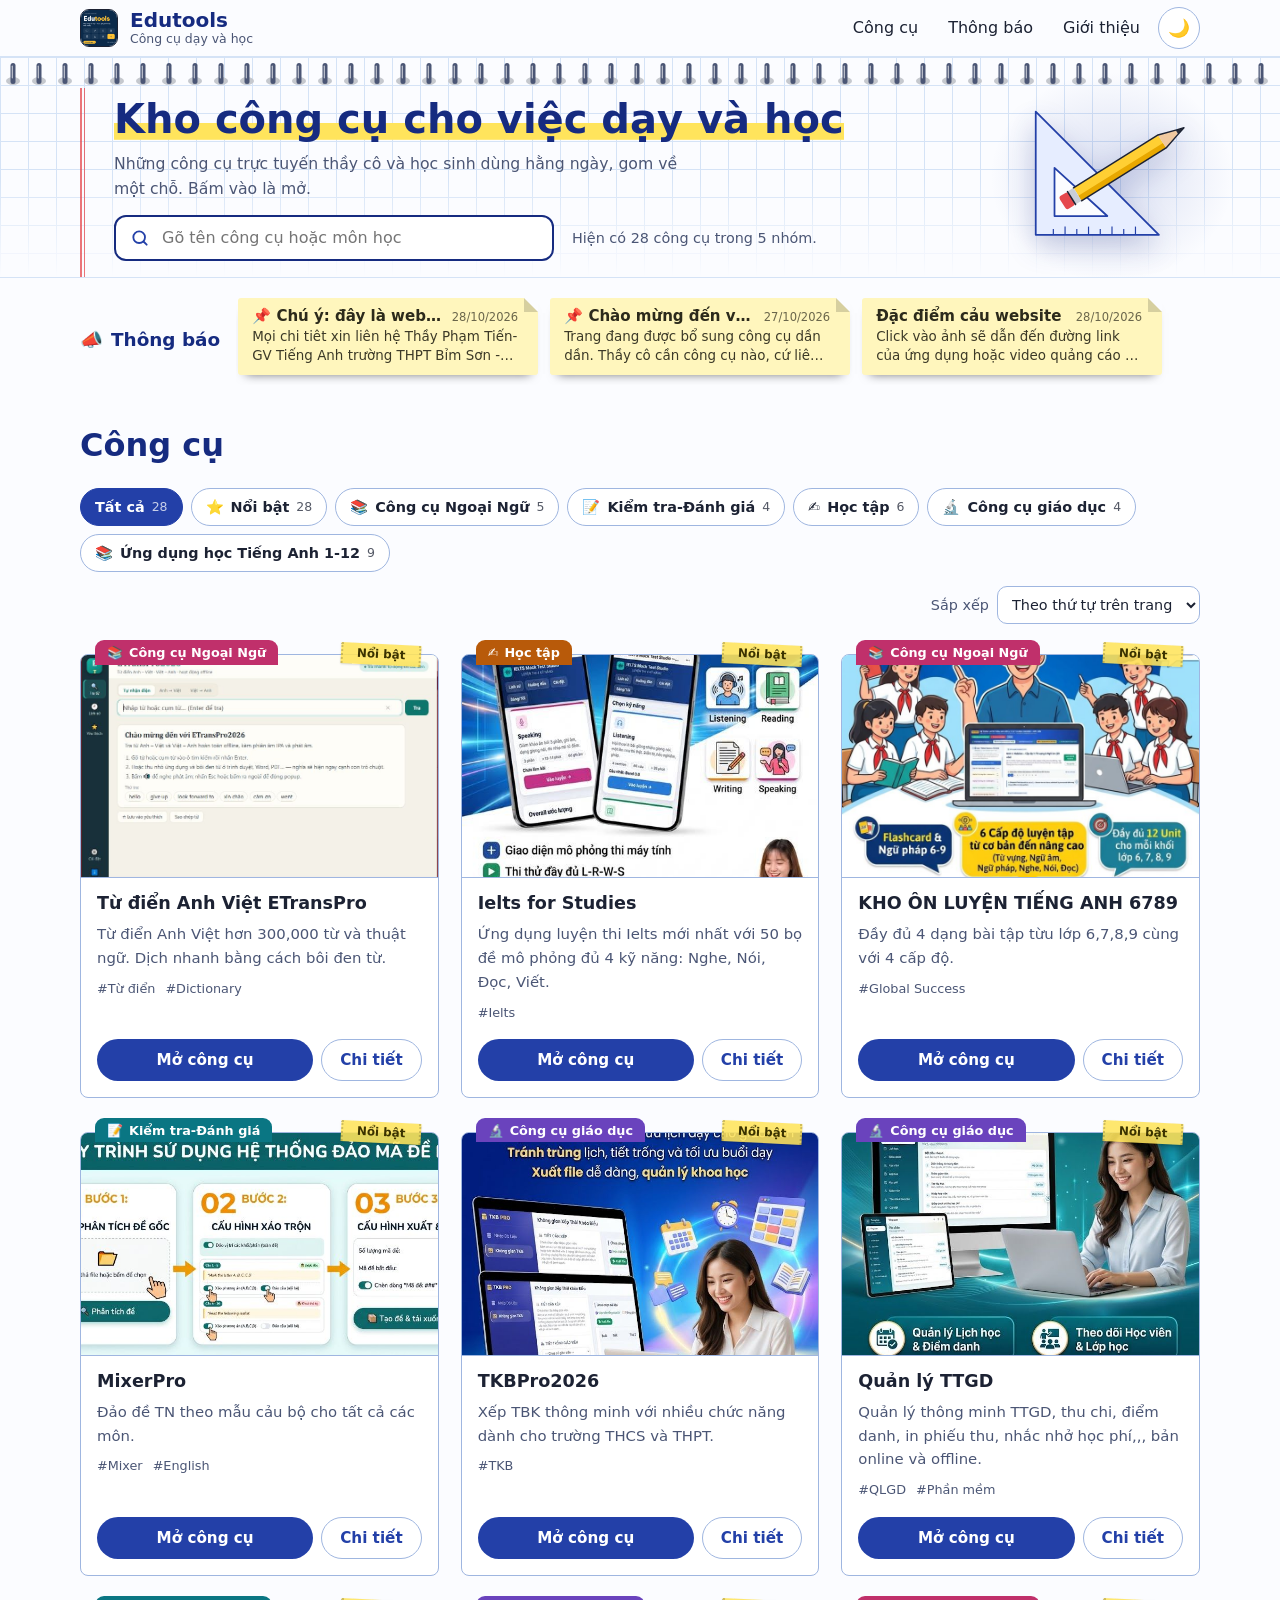
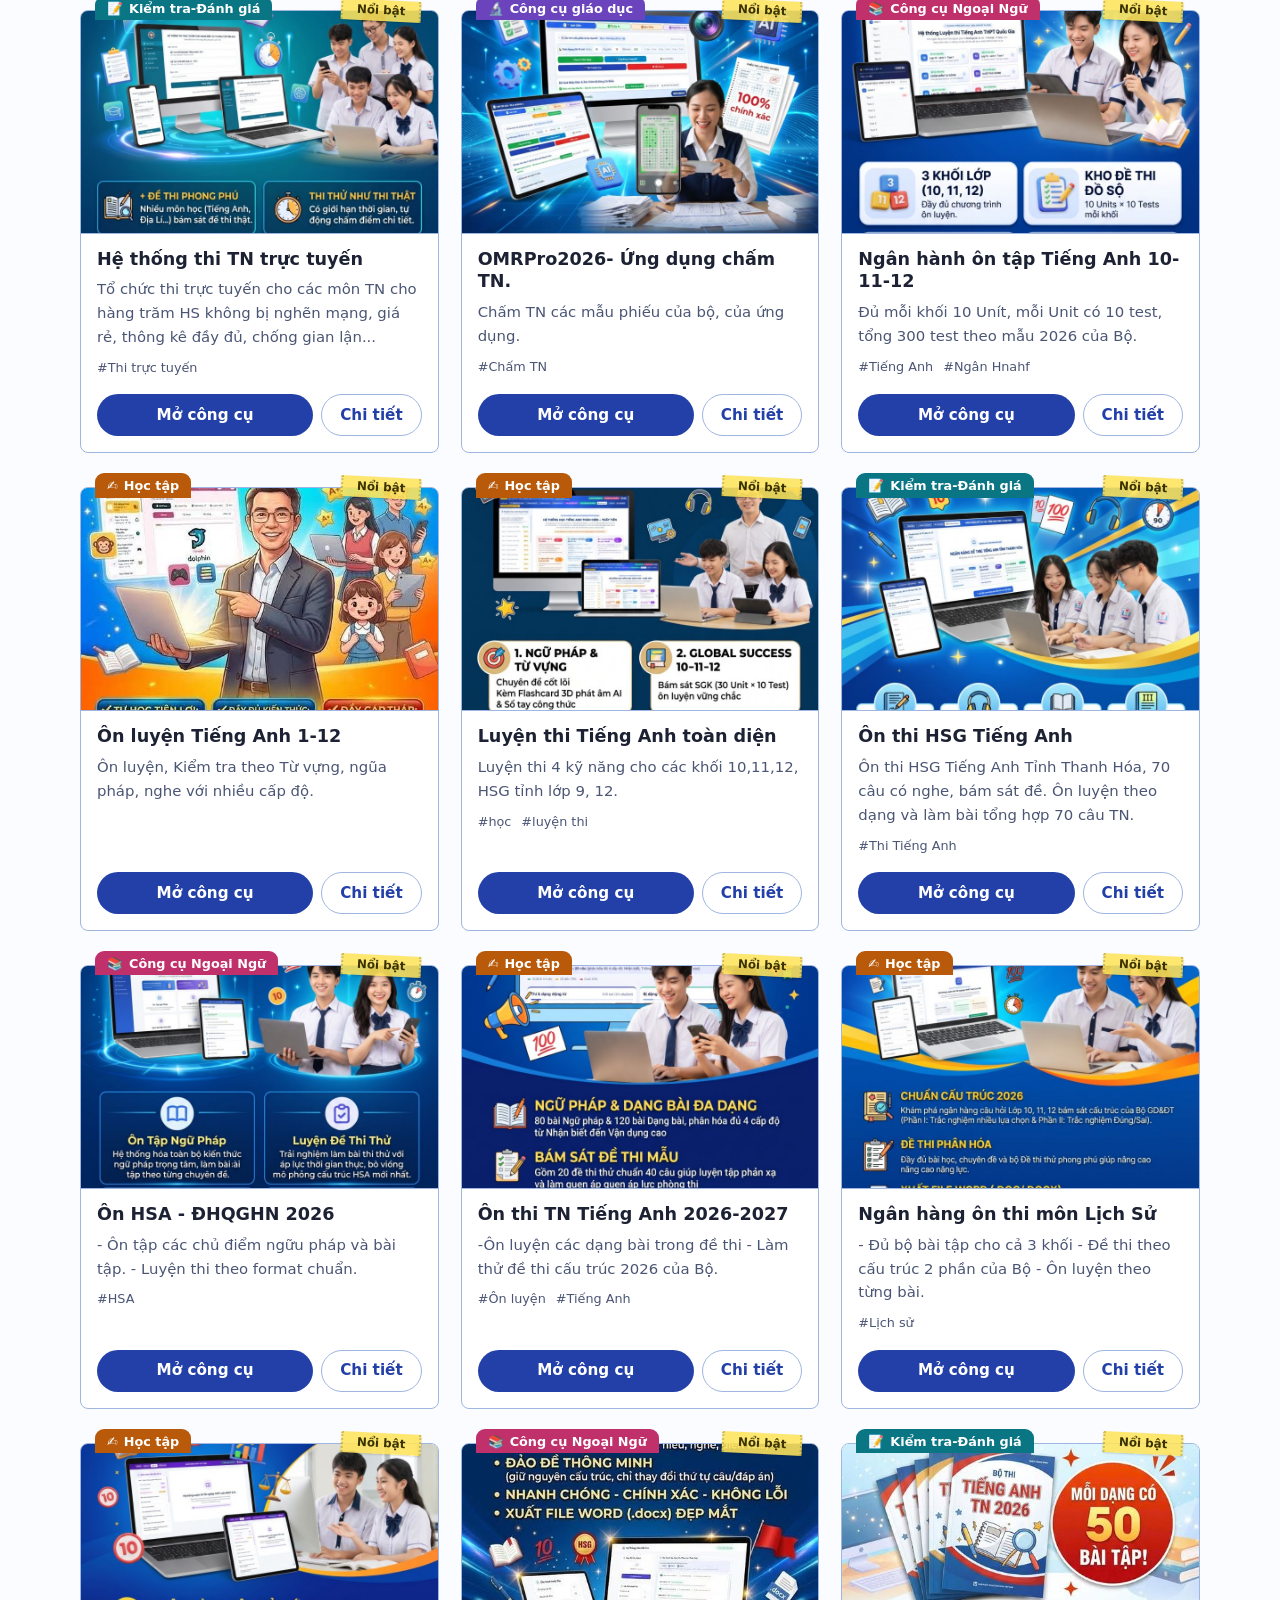
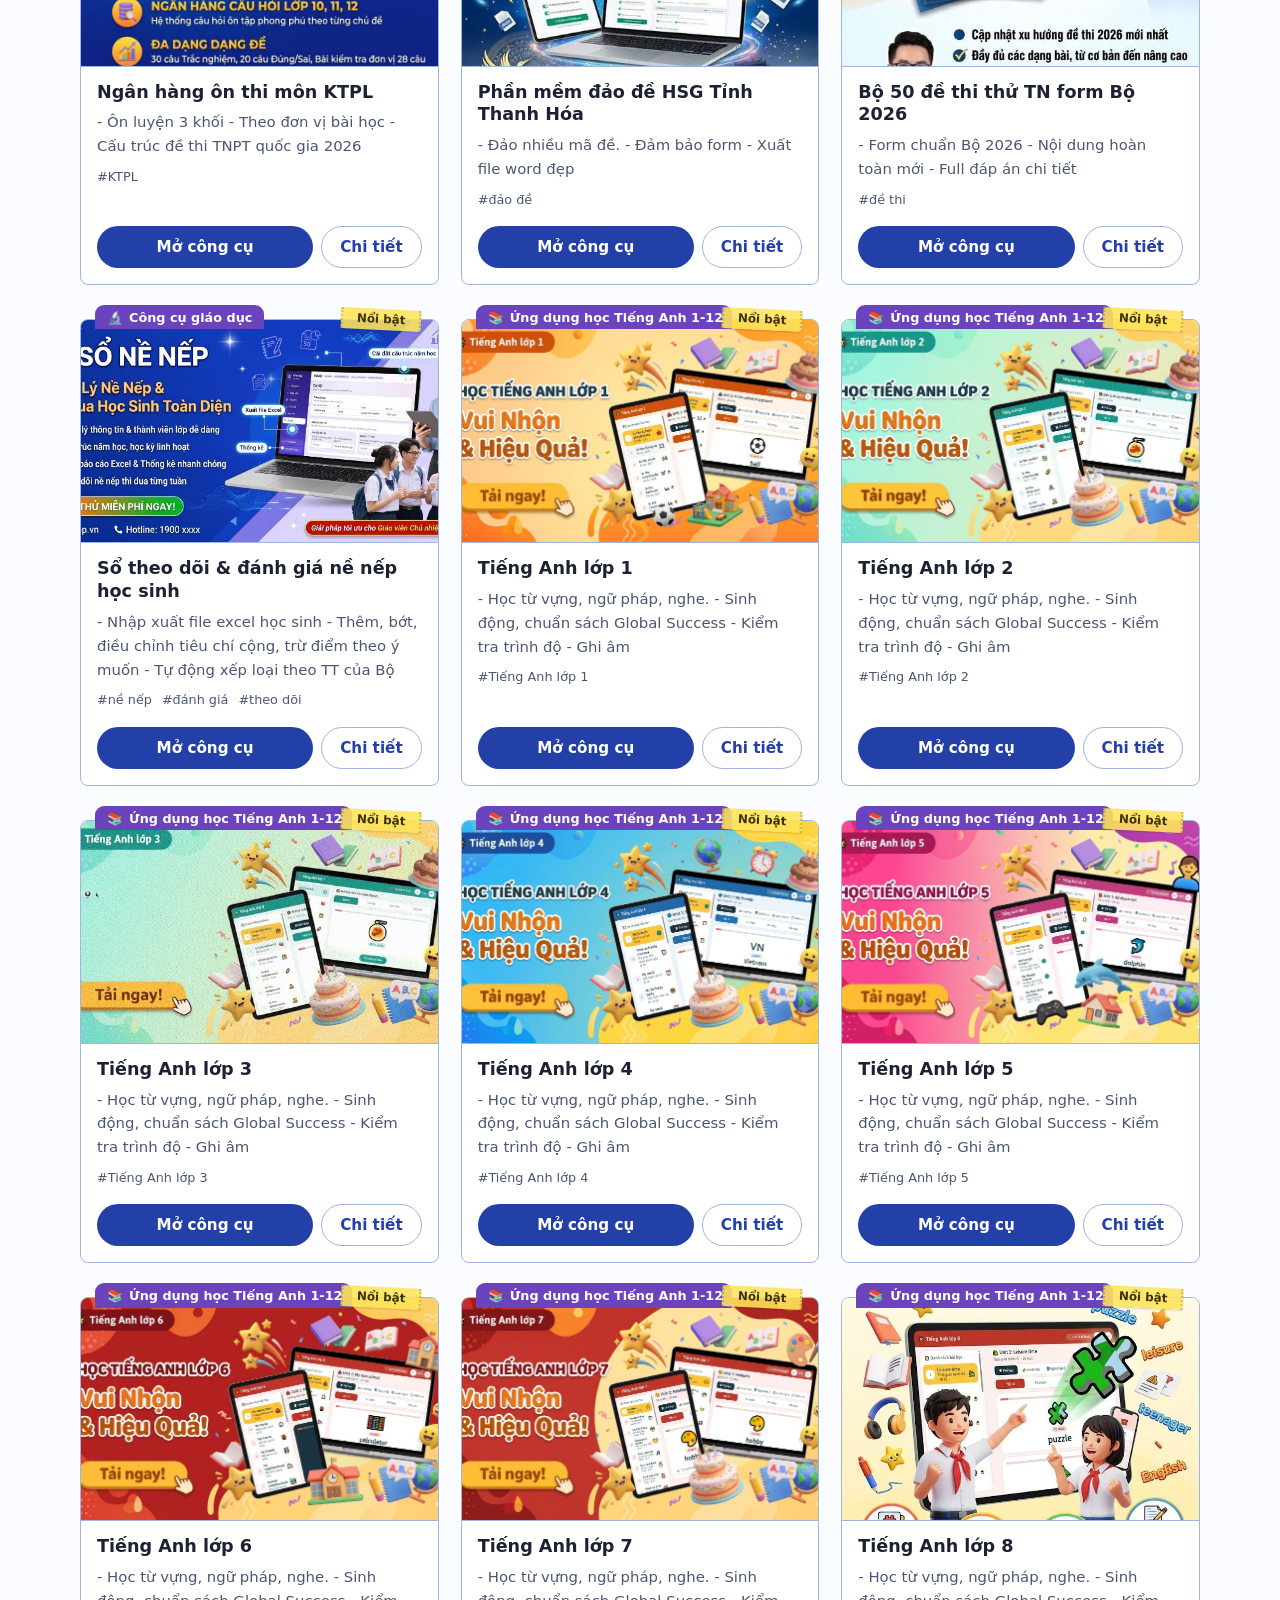
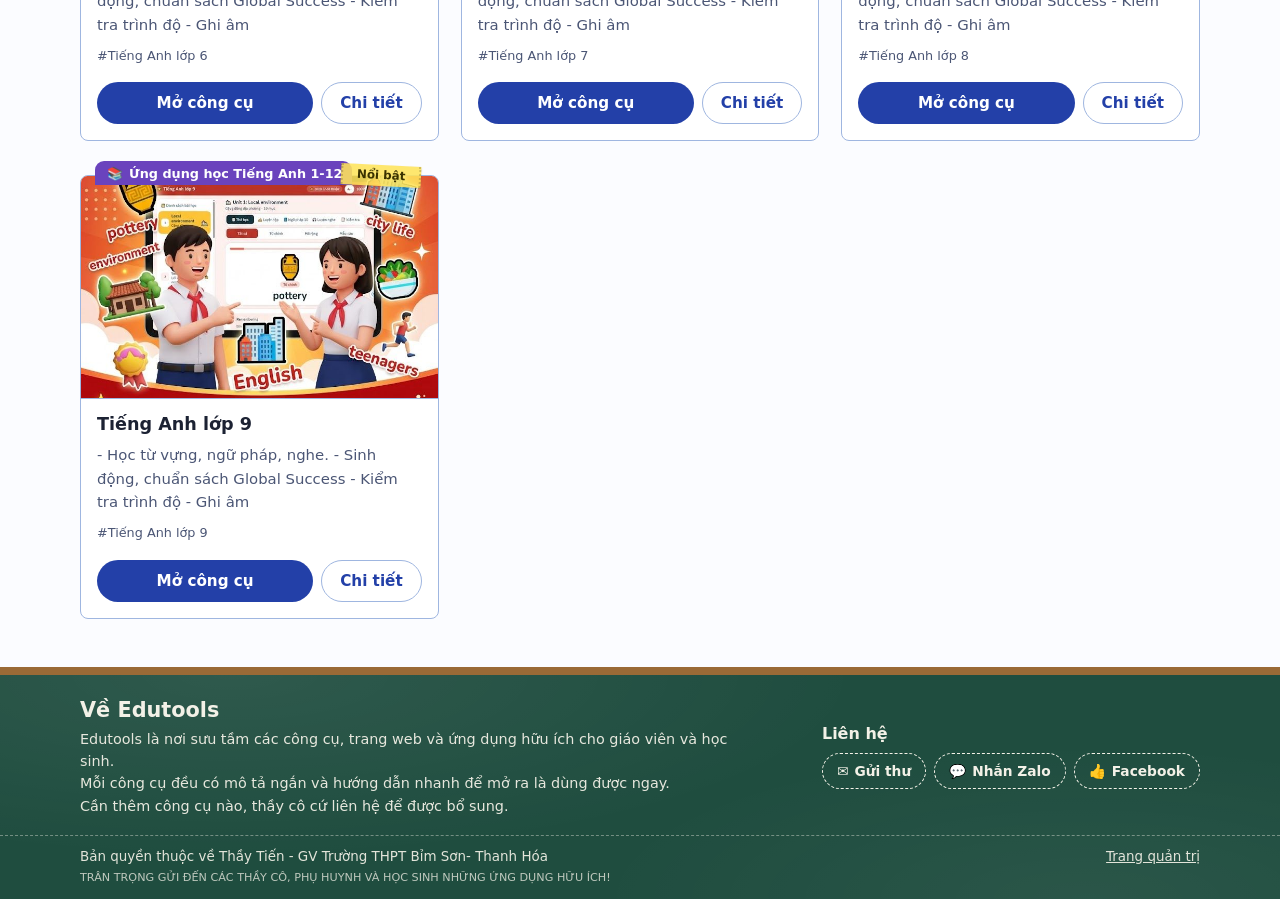
==== commit e9316995: "Add files via upload" ====
--- a/index.html
+++ b/index.html
@@ -154,7 +154,7 @@
 
   <dialog class="sheet" id="sheet" aria-labelledby="sheetTitle"></dialog>
 
-  <script src="common.js"></script>
+  <script src="common.js?v=2"></script>
   <script src="app.js"></script>
 </body>
 </html>
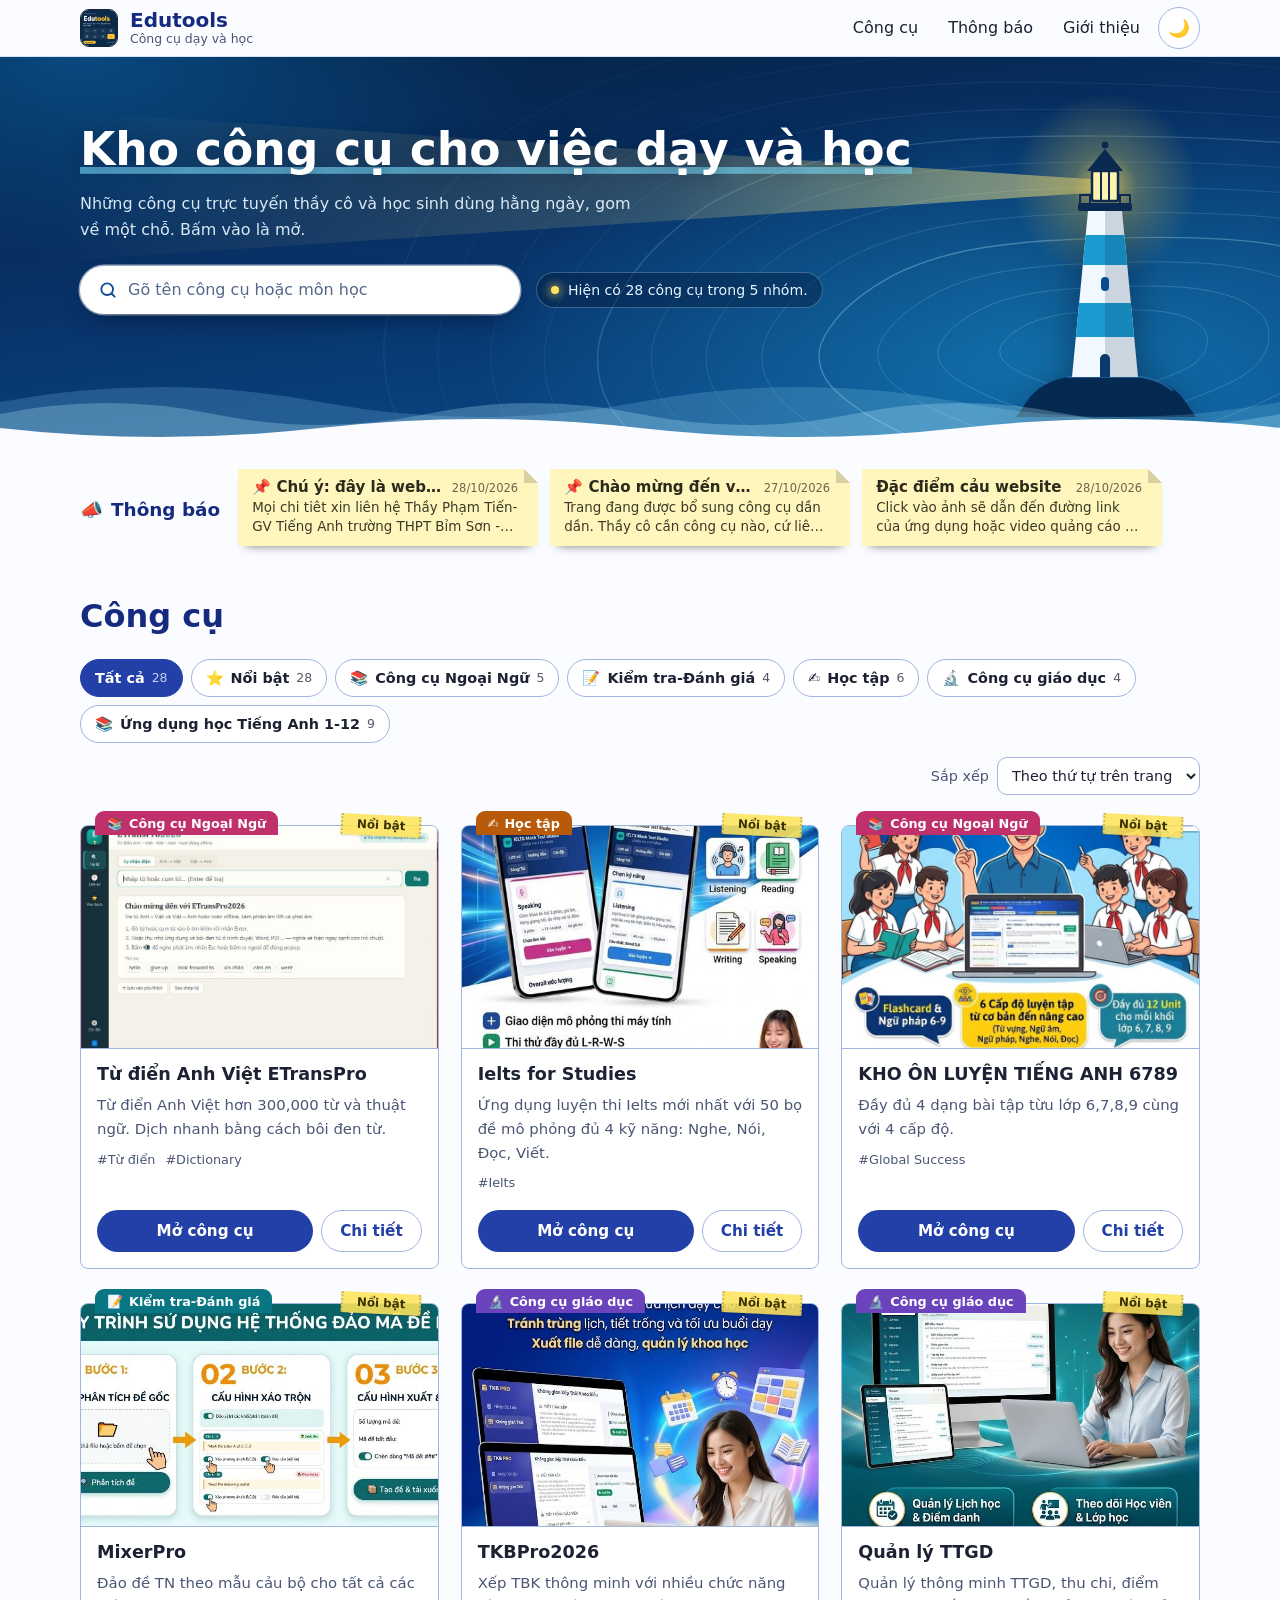
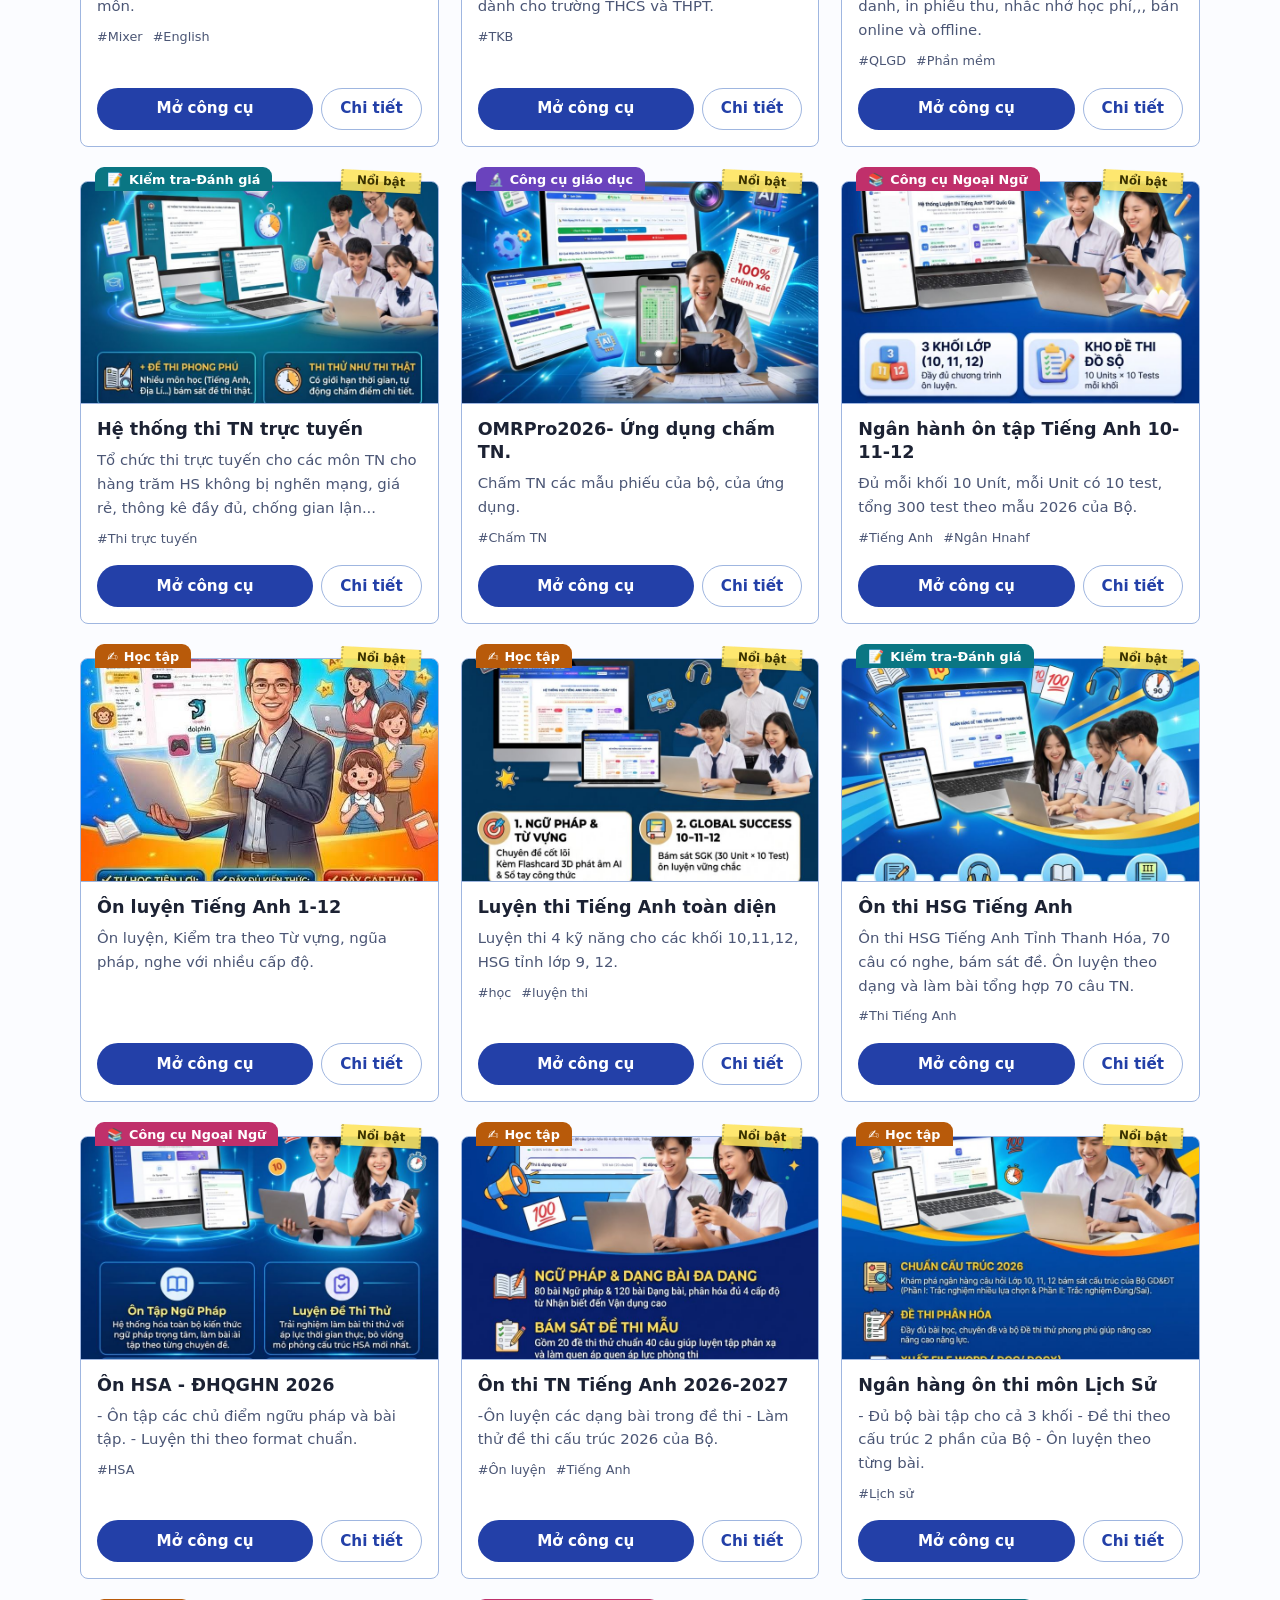
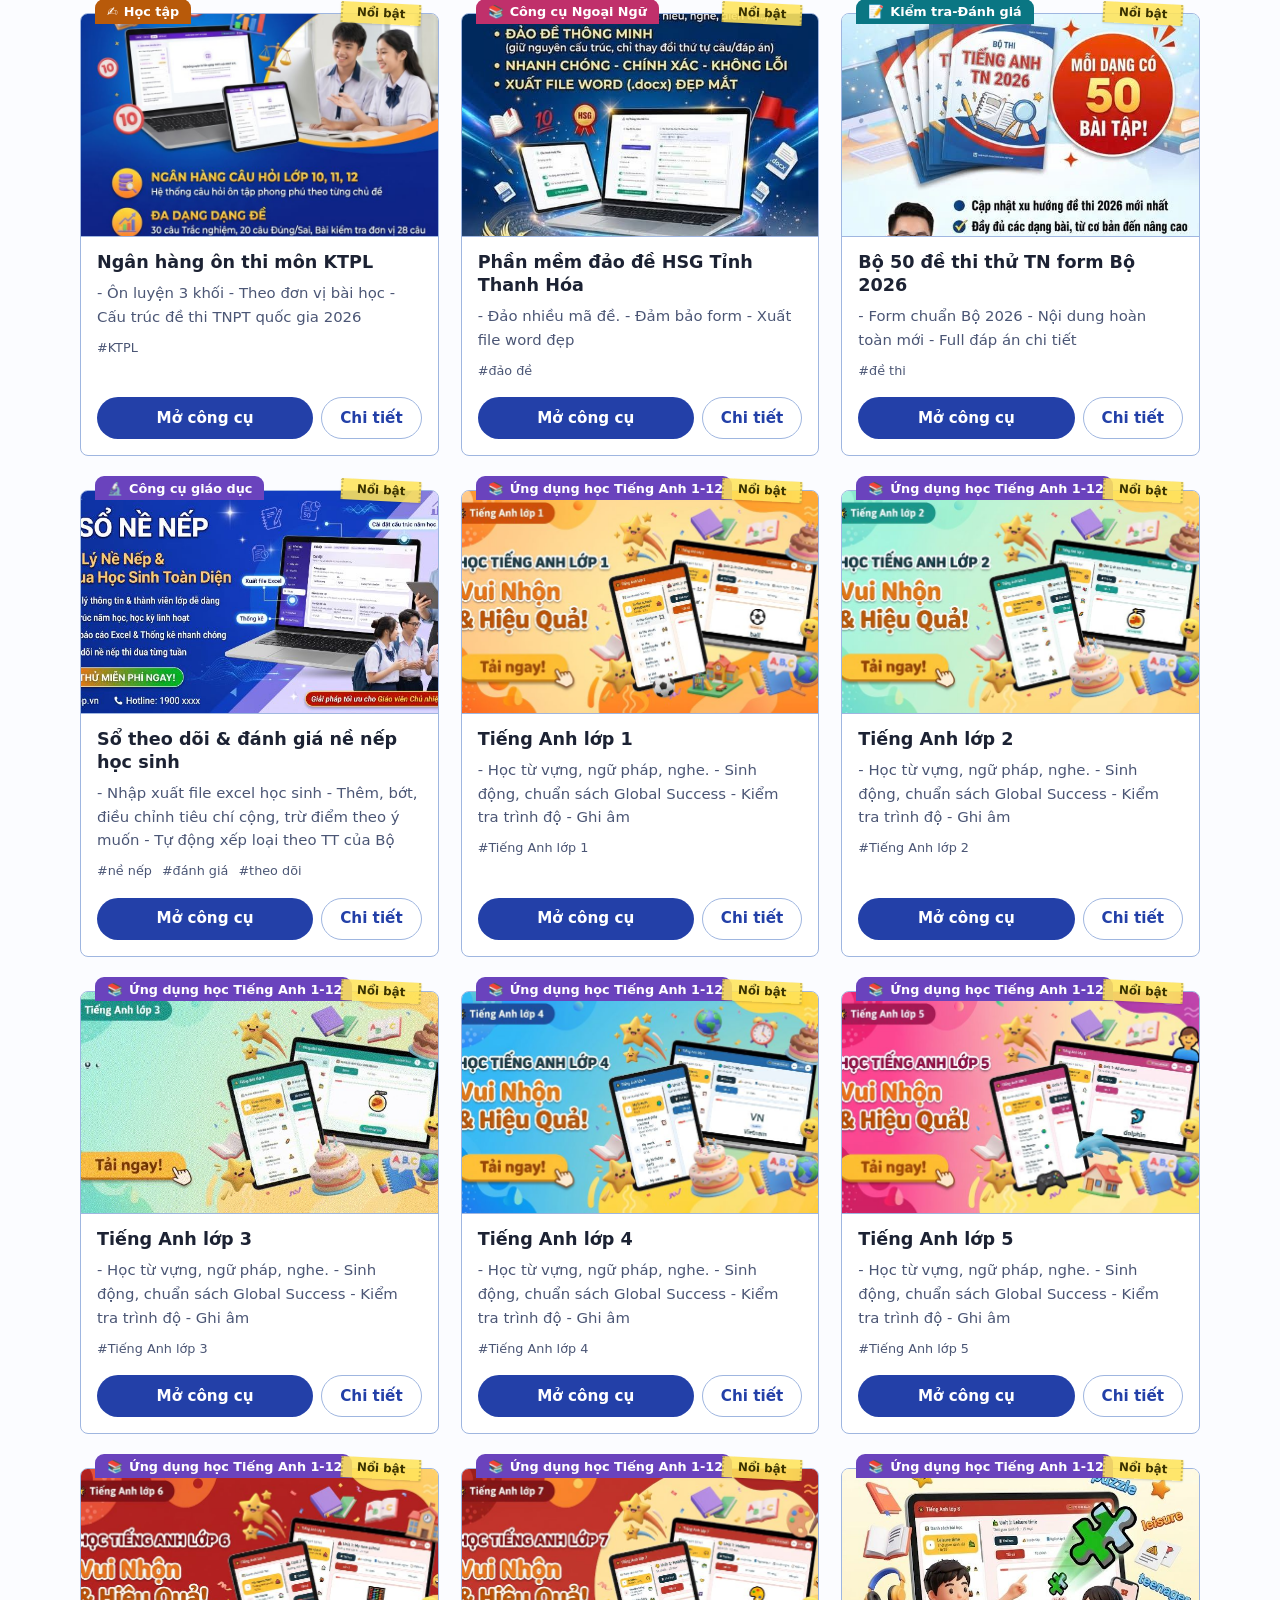
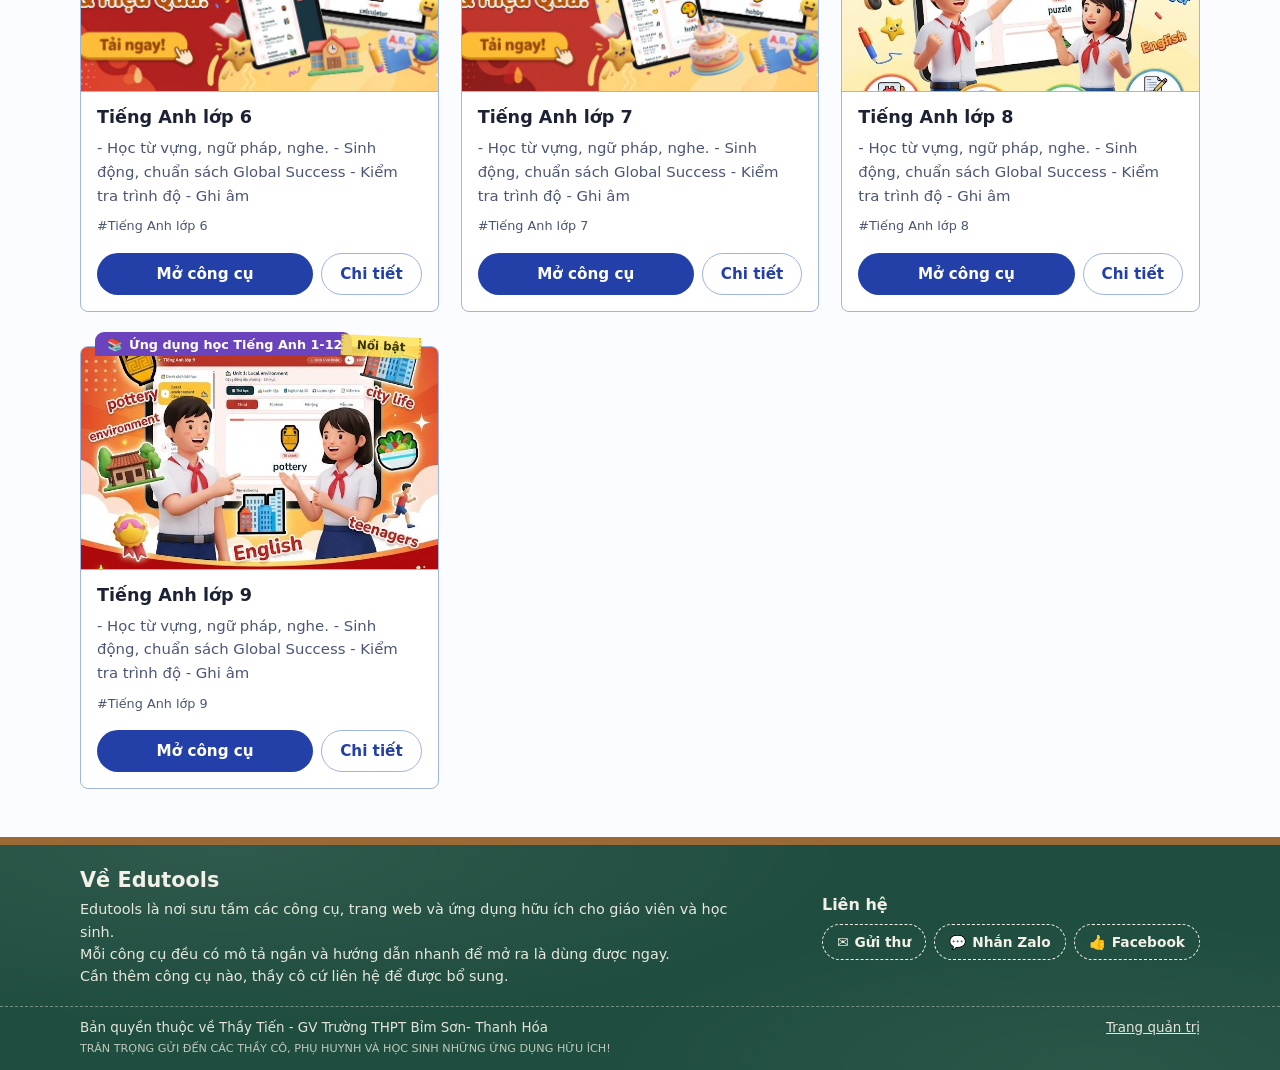
==== commit dab82b0d: "Add files via upload" ====
--- a/index.html
+++ b/index.html
@@ -9,7 +9,7 @@
   <meta name="viewport" content="width=device-width, initial-scale=1">
   <title>Edutools - Công cụ dạy và học</title>
   <meta name="description" content="Kho công cụ trực tuyến cho giáo viên và học sinh: mở là dùng, có mô tả và hướng dẫn ngắn.">
-  <meta name="theme-color" content="#2340a8">
+  <meta name="theme-color" content="#08336a">
   <link rel="icon" href="data:image/svg+xml,%3Csvg xmlns='http://www.w3.org/2000/svg' viewBox='0 0 100 100'%3E%3Ctext y='.9em' font-size='90'%3E✏️%3C/text%3E%3C/svg%3E">
   <link rel="preconnect" href="https://fonts.googleapis.com">
   <link rel="preconnect" href="https://fonts.gstatic.com" crossorigin>
@@ -45,18 +45,6 @@
   </header>
 
   <section class="hero" id="top">
-    <div class="hero-photo" aria-hidden="true"></div>
-    <div class="hero-grid" aria-hidden="true"></div>
-    <svg class="hero-rings" aria-hidden="true" focusable="false">
-      <defs>
-        <pattern id="ring" width="26" height="26" patternUnits="userSpaceOnUse">
-          <ellipse class="ring-hole" cx="13" cy="19" rx="7" ry="4"/>
-          <rect class="ring-wire" x="10.5" y="1" width="5" height="21" rx="2.5"/>
-          <rect class="ring-shine" x="11.7" y="3.5" width="1.3" height="13" rx=".65"/>
-        </pattern>
-      </defs>
-      <rect width="100%" height="26" fill="url(#ring)"/>
-    </svg>
     <div class="wrap">
       <div class="hero-copy">
         <h1><span class="hero-title" id="heroTitle">Kho công cụ cho việc dạy và học</span></h1>
@@ -71,29 +59,54 @@
         </div>
       </div>
       <div class="hero-art" aria-hidden="true">
-        <svg viewBox="0 0 300 270" xmlns="http://www.w3.org/2000/svg">
-          <path class="art-set" fill-rule="evenodd" d="M20 30 L20 240 L230 240 Z"/>
-          <path class="art-set-hole" d="M52 126 L52 208 L142 208 Z"/>
-          <g class="art-tick">
-            <line x1="50" y1="240" x2="50" y2="230"/><line x1="70" y1="240" x2="70" y2="226"/>
-            <line x1="90" y1="240" x2="90" y2="230"/><line x1="110" y1="240" x2="110" y2="226"/>
-            <line x1="130" y1="240" x2="130" y2="230"/><line x1="150" y1="240" x2="150" y2="226"/>
-            <line x1="170" y1="240" x2="170" y2="230"/><line x1="190" y1="240" x2="190" y2="226"/>
+        <svg class="contours" viewBox="0 0 1700 720" focusable="false">
+          <path d="M950.9 470.0C949.6 473.5 947.5 476.9 944.4 480.1C941.3 483.3 937.0 486.3 932.3 489.0C927.6 491.7 921.8 494.1 916.0 496.4C910.2 498.7 904.3 500.9 897.7 503.0C891.1 505.2 884.2 507.5 876.2 509.1C868.3 510.8 859.0 512.3 850.0 512.7C841.0 513.1 830.9 512.7 822.1 511.6C813.4 510.5 805.2 508.3 797.7 506.2C790.3 504.1 783.8 501.6 777.5 499.0C771.2 496.4 765.0 493.8 760.1 490.8C755.1 487.8 750.3 484.4 747.8 481.0C745.3 477.5 744.4 473.6 745.0 470.0C745.7 466.4 748.5 462.8 751.6 459.5C754.8 456.1 759.1 453.0 763.9 450.1C768.7 447.2 774.1 444.4 780.3 442.1C786.6 439.8 793.9 437.8 801.4 436.3C808.9 434.8 817.3 434.0 825.4 433.3C833.5 432.5 841.5 432.2 850.0 431.9C858.5 431.5 867.0 431.0 876.1 431.0C885.2 431.1 895.5 431.1 904.5 432.2C913.5 433.4 923.3 435.3 930.3 437.9C937.3 440.5 942.9 444.2 946.6 447.7C950.2 451.2 951.5 455.3 952.2 459.0C952.9 462.8 952.2 466.5 950.9 470.0Z"/>
+          <path d="M1011.4 470.0C1009.2 475.6 1005.8 481.1 1000.8 486.2C995.8 491.2 989.0 496.0 981.4 500.4C973.9 504.7 964.8 508.5 955.6 512.3C946.5 516.1 937.2 519.6 926.7 523.1C916.1 526.6 905.2 530.6 892.4 533.3C879.6 536.0 864.6 538.6 850.0 539.3C835.4 540.1 818.9 539.3 804.7 537.6C790.6 535.8 777.1 532.2 765.2 528.8C753.2 525.3 742.9 521.0 733.1 516.8C723.2 512.5 713.7 508.1 706.1 503.2C698.4 498.4 691.2 493.0 687.4 487.4C683.6 481.9 682.3 475.7 683.3 470.0C684.4 464.3 688.7 458.5 693.5 453.2C698.3 447.9 704.8 442.9 712.1 438.2C719.5 433.5 727.8 428.8 737.6 425.1C747.5 421.3 759.1 417.9 771.2 415.4C783.3 412.9 796.9 411.5 810.0 410.3C823.2 409.1 836.3 408.7 850.0 408.2C863.7 407.6 877.6 406.9 892.2 407.0C906.8 407.2 923.2 407.3 937.7 409.2C952.2 411.1 967.7 414.3 978.9 418.4C990.1 422.6 999.1 428.6 1004.9 434.2C1010.7 439.9 1012.6 446.5 1013.7 452.5C1014.8 458.4 1013.5 464.4 1011.4 470.0Z"/>
+          <path d="M1071.2 470.0C1068.3 477.7 1063.6 485.2 1056.7 492.2C1049.9 499.1 1040.5 505.6 1030.3 511.6C1020.0 517.6 1007.6 522.8 995.2 528.1C982.8 533.3 970.2 538.3 955.8 543.3C941.4 548.2 926.4 553.8 908.7 557.7C891.1 561.5 870.3 565.4 850.0 566.4C829.7 567.5 806.6 566.5 787.0 564.0C767.4 561.6 748.6 556.5 732.2 551.6C715.8 546.7 701.9 540.6 688.6 534.6C675.3 528.6 662.8 522.4 652.7 515.6C642.7 508.8 633.3 501.3 628.4 493.8C623.4 486.2 621.9 477.8 623.3 470.0C624.6 462.2 630.2 454.4 636.5 447.1C642.7 439.8 651.0 432.8 660.7 426.3C670.4 419.7 681.3 413.2 694.5 407.8C707.8 402.4 723.7 397.5 740.4 394.1C757.0 390.6 776.0 388.5 794.3 386.9C812.6 385.2 831.0 384.7 850.0 384.0C869.0 383.3 888.2 382.5 908.4 382.9C928.5 383.3 951.1 383.6 970.9 386.3C990.7 389.0 1011.9 393.4 1027.2 399.1C1042.5 404.9 1054.6 413.1 1062.5 420.9C1070.4 428.7 1073.1 437.8 1074.5 445.9C1076.0 454.1 1074.2 462.3 1071.2 470.0Z"/>
+          <path class="idx" d="M1130.6 470.0C1126.9 479.8 1121.0 489.3 1112.4 498.1C1103.8 506.9 1092.0 515.3 1079.1 522.9C1066.1 530.5 1050.5 537.2 1034.8 543.9C1019.2 550.7 1003.4 557.2 985.1 563.6C966.8 570.0 947.8 577.3 925.3 582.4C902.8 587.4 876.0 592.5 850.0 593.9C824.0 595.3 794.2 594.1 769.0 590.9C743.8 587.7 719.8 581.1 699.0 574.6C678.2 568.2 660.6 560.2 644.2 552.3C627.7 544.5 612.4 536.4 600.2 527.7C587.9 519.0 576.6 509.5 570.7 499.9C564.8 490.3 563.1 479.8 564.7 470.0C566.4 460.2 573.1 450.4 580.5 441.1C587.9 431.9 597.7 422.9 609.4 414.4C621.1 406.0 634.3 397.4 650.9 390.4C667.5 383.3 687.6 376.8 708.8 372.2C730.1 367.6 754.7 364.9 778.2 362.8C801.7 360.7 825.6 360.1 850.0 359.4C874.4 358.7 899.0 357.9 924.6 358.6C950.3 359.2 978.8 359.8 1003.8 363.4C1028.8 367.0 1055.6 372.7 1074.8 380.1C1094.1 387.5 1109.4 397.9 1119.3 407.8C1129.3 417.7 1132.7 429.1 1134.5 439.5C1136.4 449.9 1134.2 460.2 1130.6 470.0Z"/>
+          <path d="M1189.4 470.0C1185.1 481.8 1178.2 493.4 1168.0 504.1C1157.8 514.8 1143.6 524.9 1128.1 534.2C1112.5 543.5 1093.7 551.6 1074.8 559.9C1055.9 568.2 1036.8 576.2 1014.7 584.1C992.6 592.0 969.5 601.1 942.0 607.4C914.6 613.6 881.9 619.9 850.0 621.7C818.1 623.5 781.6 622.0 750.8 618.0C720.1 614.1 690.7 605.8 665.5 597.8C640.4 589.8 619.4 579.7 599.9 570.0C580.4 560.3 562.6 550.3 548.4 539.6C534.2 529.0 521.3 517.6 514.5 506.0C507.7 494.3 505.8 481.8 507.7 470.0C509.5 458.2 517.0 446.4 525.4 435.2C533.8 424.0 544.6 413.0 558.1 402.6C571.6 392.2 586.8 381.4 606.6 372.6C626.3 363.8 650.7 355.6 676.5 349.8C702.4 344.1 732.7 340.7 761.6 338.1C790.6 335.5 820.1 335.0 850.0 334.4C879.9 333.7 909.9 333.1 941.0 334.2C972.1 335.2 1006.4 336.3 1036.5 340.8C1066.6 345.3 1098.5 352.3 1121.6 361.3C1144.8 370.4 1163.1 382.9 1175.1 394.9C1187.1 406.9 1191.3 420.7 1193.7 433.2C1196.1 445.7 1193.7 458.2 1189.4 470.0Z"/>
+          <path d="M1248.0 470.0C1243.3 483.9 1235.6 497.5 1223.9 510.1C1212.1 522.7 1195.7 534.6 1177.6 545.6C1159.5 556.7 1137.4 566.2 1115.3 576.1C1093.1 586.0 1070.7 595.5 1044.7 604.9C1018.6 614.3 991.4 625.1 958.9 632.6C926.5 640.1 887.7 647.6 850.0 649.7C812.3 651.9 768.9 650.1 732.5 645.3C696.2 640.6 661.5 630.6 632.0 621.0C602.6 611.4 578.4 599.2 556.0 587.6C533.6 576.0 513.6 564.0 497.5 551.4C481.5 538.8 467.2 525.4 459.6 511.8C452.0 498.3 449.9 483.7 451.8 470.0C453.7 456.3 461.9 442.6 471.0 429.4C480.1 416.2 491.6 403.2 506.7 390.7C521.7 378.2 538.7 365.2 561.5 354.6C584.3 343.9 612.9 333.8 643.4 326.9C673.9 319.9 710.2 315.8 744.7 312.8C779.1 309.8 814.6 309.5 850.0 309.0C885.4 308.5 920.9 308.2 957.3 309.8C993.8 311.3 1033.7 312.9 1068.7 318.5C1103.7 324.0 1140.7 332.4 1167.5 343.0C1194.3 353.6 1215.6 368.3 1229.7 382.3C1243.7 396.3 1248.8 412.3 1251.9 426.9C1254.9 441.5 1252.6 456.1 1248.0 470.0Z"/>
+          <path d="M1306.3 470.0C1301.5 485.9 1293.3 501.6 1280.2 516.1C1267.1 530.7 1248.5 544.5 1227.9 557.3C1207.2 570.0 1181.9 581.1 1156.4 592.6C1130.9 604.0 1105.1 615.0 1075.1 625.9C1045.0 636.8 1013.5 649.4 976.0 658.1C938.5 666.7 893.6 675.5 850.0 677.9C806.4 680.3 756.1 678.3 714.2 672.7C672.3 667.1 632.3 655.4 598.7 644.1C565.0 632.9 537.6 618.6 512.4 605.0C487.2 591.5 465.2 577.5 447.5 563.0C429.7 548.4 414.2 533.1 405.8 517.6C397.4 502.1 395.2 485.7 397.1 470.0C399.0 454.3 407.4 438.8 417.1 423.6C426.7 408.4 438.5 393.3 454.9 378.7C471.3 364.2 489.8 348.8 515.5 336.2C541.3 323.6 574.1 311.5 609.4 303.3C644.7 295.1 687.2 290.2 727.3 286.9C767.4 283.5 808.9 283.4 850.0 283.2C891.1 283.0 931.9 283.2 973.7 285.4C1015.4 287.6 1060.6 289.9 1100.4 296.5C1140.1 303.2 1181.8 312.9 1212.2 325.1C1242.6 337.4 1266.8 354.1 1282.9 370.0C1299.1 386.0 1305.3 404.1 1309.2 420.8C1313.1 437.4 1311.2 454.1 1306.3 470.0Z"/>
+          <path class="idx" d="M1364.7 470.0C1360.0 487.9 1351.6 505.7 1337.4 522.2C1323.1 538.8 1302.4 554.6 1279.2 569.1C1256.0 583.6 1227.3 596.3 1198.4 609.4C1169.5 622.4 1140.1 634.9 1105.8 647.3C1071.6 659.6 1035.8 673.9 993.1 683.7C950.5 693.5 899.5 703.4 850.0 706.1C800.5 708.8 743.4 706.4 696.0 699.9C648.6 693.4 603.3 680.1 565.5 667.1C527.7 654.2 497.3 637.7 469.4 622.2C441.5 606.8 417.6 590.8 398.2 574.3C378.8 557.8 362.1 540.7 352.9 523.3C343.8 505.9 341.4 487.6 343.1 470.0C344.8 452.4 353.4 435.1 363.3 417.8C373.3 400.6 385.1 383.4 402.6 366.7C420.2 350.0 440.0 332.0 468.7 317.5C497.3 302.9 534.4 288.7 574.6 279.2C614.7 269.7 663.7 264.0 709.6 260.4C755.5 256.7 803.3 257.0 850.0 257.1C896.7 257.3 943.0 258.2 989.9 261.2C1036.8 264.1 1087.1 267.3 1131.4 275.0C1175.7 282.8 1221.8 293.9 1255.7 307.7C1289.6 321.5 1316.5 340.2 1334.8 358.0C1353.1 375.9 1360.6 396.1 1365.6 414.7C1370.6 433.4 1369.5 452.1 1364.7 470.0Z"/>
+          <path d="M1423.4 470.0C1419.1 490.0 1410.8 509.9 1395.6 528.5C1380.3 547.0 1357.5 564.9 1331.8 581.3C1306.1 597.6 1273.8 611.9 1241.3 626.5C1208.9 641.1 1175.6 655.1 1137.1 668.9C1098.6 682.7 1058.2 698.5 1010.4 709.4C962.5 720.3 905.4 731.2 850.0 734.2C794.6 737.1 730.8 734.4 677.9 727.0C625.0 719.6 574.5 704.5 532.7 689.8C490.9 675.2 457.4 656.6 426.9 639.2C396.4 621.9 370.7 603.9 349.6 585.6C328.6 567.2 310.8 548.1 300.8 528.9C290.8 509.6 288.1 489.5 289.6 470.0C291.1 450.5 299.6 431.3 309.6 412.1C319.7 392.8 331.3 373.4 349.8 354.5C368.4 335.5 389.4 315.0 420.9 298.4C452.4 281.7 493.9 265.4 539.0 254.5C584.1 243.7 639.6 237.3 691.5 233.4C743.3 229.4 797.6 230.2 850.0 230.9C902.4 231.5 954.0 233.3 1006.0 237.1C1057.9 241.0 1113.1 245.1 1161.7 254.0C1210.4 263.0 1260.6 275.5 1297.9 290.8C1335.1 306.2 1364.7 326.7 1385.3 346.4C1405.8 366.0 1414.9 388.2 1421.3 408.8C1427.6 429.4 1427.7 450.0 1423.4 470.0Z"/>
+          <path d="M1482.5 470.0C1478.9 492.0 1471.2 514.2 1455.1 534.9C1439.0 555.5 1414.2 575.6 1385.9 593.8C1357.6 612.0 1321.5 627.9 1285.3 644.1C1249.1 660.3 1211.6 675.6 1168.7 690.8C1125.7 705.9 1080.7 723.2 1027.6 735.1C974.5 747.0 911.3 758.9 850.0 762.0C788.7 765.1 718.3 761.9 660.0 753.6C601.7 745.3 546.2 728.5 500.4 712.2C454.5 696.0 418.1 675.3 385.0 656.0C351.9 636.7 324.3 616.9 301.6 596.6C279.0 576.4 260.0 555.5 249.1 534.4C238.3 513.3 235.2 491.4 236.3 470.0C237.4 448.6 245.7 427.6 255.7 406.3C265.7 385.0 276.9 363.4 296.3 342.1C315.7 320.9 337.8 297.7 372.2 278.9C406.6 260.1 452.5 241.5 502.7 229.4C552.8 217.2 615.2 210.1 673.1 205.9C731.0 201.8 791.9 203.2 850.0 204.5C908.1 205.7 965.0 208.5 1021.9 213.4C1078.8 218.2 1138.5 223.4 1191.3 233.6C1244.1 243.8 1298.2 257.6 1338.7 274.5C1379.2 291.4 1411.5 313.6 1434.4 335.0C1457.3 356.4 1468.3 380.4 1476.3 402.9C1484.3 425.4 1486.0 448.0 1482.5 470.0Z"/>
+          <path d="M1542.3 470.0C1539.8 494.1 1532.9 518.6 1516.1 541.4C1499.3 564.2 1472.6 586.5 1441.7 606.6C1410.7 626.8 1370.5 644.4 1330.3 662.1C1290.2 679.9 1248.2 696.5 1200.6 712.9C1153.0 729.4 1103.2 748.0 1044.7 760.7C986.3 773.5 917.1 786.3 850.0 789.5C782.9 792.7 706.0 789.0 642.4 779.8C578.9 770.6 518.4 752.1 468.6 734.2C418.8 716.3 379.4 693.6 343.7 672.5C307.9 651.4 278.4 629.7 254.0 607.6C229.7 585.5 209.5 562.9 197.6 539.9C185.7 517.0 182.2 493.2 182.8 470.0C183.4 446.8 191.3 423.9 201.2 400.5C211.1 377.1 221.7 353.2 242.0 329.6C262.3 306.0 285.4 280.1 322.7 259.1C360.0 238.1 410.5 217.3 465.8 203.8C521.1 190.3 590.5 182.5 654.5 178.2C718.6 173.9 786.2 176.1 850.0 178.1C913.8 180.0 975.9 184.0 1037.6 190.0C1099.3 195.9 1163.2 202.2 1220.0 213.7C1276.8 225.1 1334.5 240.3 1378.2 258.7C1421.9 277.1 1456.8 300.9 1482.3 324.0C1507.7 347.0 1520.9 372.7 1530.9 397.0C1540.9 421.4 1544.7 445.9 1542.3 470.0Z"/>
+          <path class="idx" d="M1602.9 470.0C1601.9 496.2 1596.1 523.1 1578.8 548.1C1561.5 573.1 1532.9 597.8 1499.2 619.9C1465.4 642.0 1420.9 661.4 1376.5 680.6C1332.1 699.8 1285.4 717.7 1232.9 735.3C1180.5 752.9 1125.6 772.6 1061.8 786.2C998.0 799.7 922.8 813.2 850.0 816.4C777.2 819.6 694.0 815.6 625.3 805.5C556.5 795.4 491.2 775.2 437.5 755.8C383.8 736.3 341.4 711.7 302.9 688.8C264.4 666.0 232.8 642.5 206.6 618.6C180.5 594.7 158.8 570.2 145.8 545.5C132.8 520.7 128.7 495.2 128.8 470.0C128.8 444.8 136.3 420.1 146.0 394.5C155.7 369.0 165.8 342.8 186.9 316.9C208.0 290.9 232.3 262.2 272.5 239.0C312.7 215.8 367.8 192.7 428.4 177.9C488.9 163.1 565.5 154.6 635.8 150.2C706.1 145.9 780.5 148.9 850.0 151.7C919.5 154.5 986.7 159.8 1053.0 166.9C1119.3 174.0 1187.3 181.6 1247.9 194.3C1308.4 207.1 1369.6 223.6 1416.4 243.4C1463.3 263.2 1500.8 288.6 1529.0 313.2C1557.1 337.8 1572.8 365.1 1585.1 391.2C1597.5 417.3 1604.0 443.8 1602.9 470.0Z"/>
+        </svg>
+        <div class="beam"></div>
+        <svg class="lh" viewBox="0 0 190 310" focusable="false">
+          <defs>
+            <radialGradient id="lhGlow" cx="50%" cy="50%" r="50%">
+              <stop offset="0" stop-color="#ffe45c" stop-opacity=".75"/>
+              <stop offset=".35" stop-color="#ffe45c" stop-opacity=".28"/>
+              <stop offset="1" stop-color="#ffe45c" stop-opacity="0"/>
+            </radialGradient>
+            <clipPath id="lhTower"><path d="M62 270 L78 104 H112 L128 270 Z"/></clipPath>
+          </defs>
+          <circle class="lh-glow" cx="95" cy="79" r="92" fill="url(#lhGlow)"/>
+          <path d="M6 310 L20 290 Q34 274 58 270 H132 Q158 274 172 290 L186 310 Z" fill="#052a52"/>
+          <path d="M58 270 H132 Q150 273 162 283" fill="none" stroke="#2b78b8" stroke-width="2" stroke-linecap="round" opacity=".6"/>
+          <path d="M62 270 L78 104 H112 L128 270 Z" fill="#f2f8ff"/>
+          <g clip-path="url(#lhTower)">
+            <rect x="50" y="128" width="90" height="30" fill="#1b9bd1"/>
+            <rect x="50" y="196" width="90" height="34" fill="#1b9bd1"/>
+            <rect x="95" y="90" width="50" height="190" fill="#04203f" opacity=".16"/>
           </g>
-          <g transform="translate(176 118) rotate(-32)">
-            <g class="art-pencil">
-              <rect class="art-pencil-body" x="-100" y="-13" width="170" height="26"/>
-              <rect class="art-pencil-stripe" x="-100" y="3" width="170" height="10"/>
-              <polygon class="art-pencil-wood" points="70,-13 70,13 100,4 100,-4"/>
-              <polygon class="art-pencil-lead" points="100,-4 100,4 114,0"/>
-              <rect class="art-pencil-band" x="-112" y="-13" width="12" height="26"/>
-              <rect class="art-pencil-eraser" x="-130" y="-13" width="18" height="26" rx="5"/>
-              <path class="art-line" d="M-100 -13 H70 L100 -4 L114 0 L100 4 L70 13 H-100 M-112 -13 V13"/>
-            </g>
-          </g>
+          <path d="M90 270 V252 a5 5 0 0 1 10 0 V270Z" fill="#0a3a6e"/>
+          <rect x="91" y="170" width="8" height="14" rx="4" fill="#0a4d8f"/>
+          <rect x="68" y="96" width="54" height="8" rx="2" fill="#0a2a52"/>
+          <path d="M70 96 V88 M80 96 V88 M110 96 V88 M120 96 V88 M70 88 H120" stroke="#0a2a52" stroke-width="2" stroke-linecap="round" fill="none"/>
+          <rect x="82" y="64" width="26" height="30" rx="2" fill="#fff3b0"/>
+          <path d="M91 64 V94 M99 64 V94" stroke="#0a2a52" stroke-width="2"/>
+          <rect x="82" y="64" width="26" height="30" rx="2" fill="none" stroke="#0a2a52" stroke-width="2.5"/>
+          <path d="M77 64 L95 42 L113 64 Z" fill="#0a2a52"/>
+          <circle cx="95" cy="38" r="3.4" fill="#0a2a52"/>
         </svg>
       </div>
     </div>
+    <svg class="hero-waves wv-back" viewBox="0 0 2400 92" preserveAspectRatio="none" aria-hidden="true" focusable="false"><path d="M0 44 q 150 -30 300 0 t 300 0 t 300 0 t 300 0 t 300 0 t 300 0 t 300 0 t 300 0 L2400 92 L0 92 Z"/></svg>
+    <svg class="hero-waves wv-mid" viewBox="0 0 2400 92" preserveAspectRatio="none" aria-hidden="true" focusable="false"><path d="M0 56 q 100 -22 200 0 t 200 0 t 200 0 t 200 0 t 200 0 t 200 0 t 200 0 t 200 0 t 200 0 t 200 0 t 200 0 t 200 0 L2400 92 L0 92 Z"/></svg>
+    <svg class="hero-waves wv-front" viewBox="0 0 2400 92" preserveAspectRatio="none" aria-hidden="true" focusable="false"><path d="M0 70 q 150 18 300 0 t 300 0 t 300 0 t 300 0 t 300 0 t 300 0 t 300 0 t 300 0 L2400 92 L0 92 Z"/></svg>
   </section>
 
   <main id="main">
--- a/style.css
+++ b/style.css
@@ -166,79 +166,82 @@
 }
 .nav a:hover { background-size: calc(100% - 24px) .4em; }
 
-/* ---------- Banner: trang vở lò xo ---------- */
-.hero { position: relative; isolation: isolate; overflow: hidden; border-bottom: 1.5px solid var(--rule); padding: 36px 0 16px; }
-.hero-grid {
-  position: absolute; inset: 0; pointer-events: none;
-  background-image:
-    linear-gradient(var(--rule) 1px, transparent 1px),
-    linear-gradient(90deg, var(--rule) 1px, transparent 1px);
-  background-size: 28px 28px;
-  -webkit-mask-image: linear-gradient(to bottom, #000 55%, transparent);
-  mask-image: linear-gradient(to bottom, #000 55%, transparent);
-}
-.hero::before {
-  content: ''; position: absolute; top: 31px; bottom: 0; width: 6px;
-  left: max(20px, calc(50% - 560px));
-  background: linear-gradient(90deg, var(--margin) 0 2px, transparent 2px 4px, var(--margin) 4px 5px, transparent 5px);
-  opacity: .75; pointer-events: none; z-index: 1;
-}
-.hero-rings { position: absolute; z-index: 1; left: 0; top: 5px; width: 100%; height: 26px; pointer-events: none; }
-.ring-hole { fill: color-mix(in srgb, var(--ink) 24%, var(--paper)); }
-.ring-wire { fill: var(--ink-soft); }
-.ring-shine { fill: color-mix(in srgb, #fff 60%, transparent); }
-.hero .wrap { position: relative; z-index: 2; padding-left: 34px; display: grid; grid-template-columns: minmax(0, 1fr) 176px; gap: 28px; align-items: center; }
-.hero h1 { margin: 0; font-size: clamp(1.7rem, 3.8vw, 2.5rem); line-height: 1.3; }
+/* ---------- Banner: biển và ngọn hải đăng ---------- */
+:root {
+  --sea-abyss: #04203f;
+  --sea-deep: #08336a;
+  --sea-mid: #0a4d8f;
+  --sea-bright: #1b9bd1;
+  --sea-foam: #bff3ff;
+  --lamp: #ffe45c;
+}
+.hero {
+  position: relative; isolation: isolate; overflow: hidden; color: #fff; padding: 50px 0 120px;
+  background:
+    radial-gradient(820px 380px at 82% 78%, rgba(27, 155, 209, .5), transparent 70%),
+    radial-gradient(640px 280px at 6% 0%, rgba(14, 112, 190, .5), transparent 72%),
+    linear-gradient(172deg, var(--sea-abyss) 0%, var(--sea-deep) 46%, var(--sea-mid) 100%);
+}
+.hero .wrap { position: relative; z-index: 2; display: grid; grid-template-columns: minmax(0, 1fr) 190px; gap: 28px; align-items: center; }
+.hero-copy { position: relative; z-index: 2; }
+.hero :focus-visible { outline-color: var(--lamp); }
+.hero h1 { margin: 0; font-size: clamp(1.85rem, 4.2vw, 2.85rem); line-height: 1.25; text-wrap: balance; }
 .hero-title {
-  display: inline; font-family: var(--font-hand); font-weight: 700;
-  font-size: inherit; line-height: inherit; color: var(--blue-ink);
-  background-image: linear-gradient(var(--hl), var(--hl)); background-repeat: no-repeat;
-  background-position: 0 92%; background-size: 0 .42em;
+  display: inline; font-family: var(--font-hand); font-weight: 700; font-size: inherit; line-height: inherit; color: #fff;
+  text-shadow: 0 2px 20px rgba(2, 20, 50, .4);
+  background-image: linear-gradient(rgba(125, 226, 255, .6), rgba(125, 226, 255, .6)); background-repeat: no-repeat;
+  background-position: 0 96%; background-size: 0 .15em;
   -webkit-box-decoration-break: clone; box-decoration-break: clone;
-  animation: swipe .8s .15s ease-out forwards;
-}
-@keyframes swipe { to { background-size: 100% .42em; } }
-.hero-text { margin-top: 6px; max-width: 60ch; font-size: .98rem; color: var(--ink-soft); }
-.hero-find { display: flex; flex-wrap: wrap; align-items: center; gap: 8px 18px; margin-top: 14px; }
+  animation: swipe .9s .2s ease-out forwards;
+}
+@keyframes swipe { to { background-size: 100% .15em; } }
+.hero-text { margin-top: 12px; max-width: 56ch; font-size: 1rem; line-height: 1.65; color: rgba(232, 246, 255, .92); }
+.hero-find { display: flex; flex-wrap: wrap; align-items: center; gap: 12px 16px; margin-top: 22px; }
 .search { position: relative; flex: 1 1 300px; max-width: 440px; margin: 0; }
-.search svg { position: absolute; left: 16px; top: 50%; transform: translateY(-50%); width: 20px; height: 20px; color: var(--blue); pointer-events: none; }
+.search svg { position: absolute; left: 18px; top: 50%; transform: translateY(-50%); width: 20px; height: 20px; color: var(--sea-mid); pointer-events: none; }
 .search input {
-  width: 100%; min-height: 46px; padding: 0 18px 0 46px; font-size: 1rem;
-  background: var(--surface); color: var(--ink);
-  border: 2px solid var(--blue-ink); border-radius: 12px;
-}
-:root[data-theme='dark'] .search input { border-color: var(--blue); }
-.search input:focus { outline: none; box-shadow: 0 0 0 5px color-mix(in srgb, var(--hl) 85%, transparent); }
-/* Ảnh banner (tùy chọn): nằm bên phải, mờ dần về phía chữ */
-.hero-photo { display: none; position: absolute; inset: 31px 0 0 0; background-image: var(--banner); background-size: cover; background-position: center right; }
-.hero-photo::after {
-  content: ''; position: absolute; inset: 0;
-  background: linear-gradient(90deg, var(--paper) 0%, color-mix(in srgb, var(--paper) 94%, transparent) 52%, color-mix(in srgb, var(--paper) 32%, transparent) 78%, transparent 100%);
-}
-.hero.has-banner .hero-photo { display: block; }
-.hero.has-banner .hero-grid, .hero.has-banner .hero-art { display: none; }
-.hero.has-banner .wrap { grid-template-columns: minmax(0, 1fr); }
-.hero.has-banner .hero-copy { max-width: 640px; }
-.hero.has-banner { padding: 42px 0 24px; }
-.hero-meta { margin: 0; font-size: .9rem; color: var(--ink-soft); }
-.hero-art { position: relative; justify-self: end; width: 100%; max-width: 176px; }
-.hero-art::before {
-  content: ''; position: absolute; inset: -22px -34px; pointer-events: none;
-  background: radial-gradient(closest-side, color-mix(in srgb, var(--blue) 16%, transparent), transparent);
-}
-.hero-art svg { position: relative; width: 100%; height: auto; overflow: visible; filter: drop-shadow(0 10px 14px color-mix(in srgb, var(--blue-ink) 22%, transparent)); }
-.art-pencil { animation: settle .9s .45s cubic-bezier(.2, .8, .2, 1) both; }
-@keyframes settle { from { transform: translate(44px, 0); opacity: 0; } to { transform: none; opacity: 1; } }
-.art-set { fill: var(--blue-soft); stroke: var(--blue); stroke-width: 3; stroke-linejoin: round; }
-.art-set-hole { fill: var(--paper); stroke: var(--blue); stroke-width: 3; stroke-linejoin: round; }
-.art-tick { stroke: var(--blue); stroke-width: 2; }
-.art-pencil-body { fill: #ffcf33; }
-.art-pencil-stripe { fill: #e8a800; }
-.art-pencil-wood { fill: #f1c9a0; }
-.art-pencil-lead { fill: #2b2f3a; }
-.art-pencil-band { fill: #c9ced8; }
-.art-pencil-eraser { fill: var(--margin); }
-.art-line { fill: none; stroke: var(--ink); stroke-width: 2.5; stroke-linecap: round; stroke-linejoin: round; }
+  width: 100%; min-height: 48px; padding: 0 20px 0 48px; font-size: 1rem;
+  background: #fff; color: #0b2447; border: 0; border-radius: 999px;
+  box-shadow: 0 12px 28px -12px rgba(1, 14, 40, .75), 0 0 0 1.5px rgba(255, 255, 255, .6);
+}
+.search input::placeholder { color: #55688a; opacity: 1; }
+.search input:focus { outline: none; box-shadow: 0 12px 28px -12px rgba(1, 14, 40, .75), 0 0 0 4px rgba(255, 228, 92, .85); }
+.hero-meta {
+  margin: 0; display: inline-flex; align-items: center; gap: 9px; padding: 6px 14px; border-radius: 999px;
+  font-size: .88rem; color: #e6f6ff; background: rgba(3, 26, 58, .42); border: 1px solid rgba(190, 235, 255, .28);
+}
+.hero-meta:empty { display: none; }
+.hero-meta::before { content: ''; flex: none; width: 8px; height: 8px; border-radius: 50%; background: var(--lamp); box-shadow: 0 0 10px 2px rgba(255, 228, 92, .6); }
+.hero-meta a { color: var(--sea-foam); }
+
+/* Ngọn hải đăng, đường đồng mức độ sâu quanh chân đảo và chùm sáng quét chậm */
+.hero-art { position: relative; z-index: 1; justify-self: end; width: 190px; height: 310px; margin-bottom: -88px; pointer-events: none; }
+.hero-art .lh { position: absolute; inset: 0; width: 100%; height: 100%; overflow: visible; filter: drop-shadow(0 14px 22px rgba(1, 12, 36, .5)); }
+.contours {
+  position: absolute; left: 50%; top: 78%; width: 1700px; height: 720px; margin: -470px 0 0 -850px; overflow: visible;
+  -webkit-mask-image: radial-gradient(ellipse 50% 52% at 50% 65%, #000 18%, transparent 100%);
+  mask-image: radial-gradient(ellipse 50% 52% at 50% 65%, #000 18%, transparent 100%);
+}
+.contours path { fill: none; stroke: var(--sea-foam); stroke-opacity: .2; stroke-width: 1; }
+.contours .idx { stroke-opacity: .36; stroke-width: 1.4; }
+.beam {
+  position: absolute; top: 79px; right: 50%; width: 1050px; height: 150px; margin-top: -75px; opacity: 0;
+  transform-origin: 100% 50%;
+  background: linear-gradient(270deg, rgba(255, 233, 130, .55) 0%, rgba(255, 233, 130, .16) 42%, rgba(255, 233, 130, 0) 100%);
+  clip-path: polygon(100% 46%, 0 0, 0 100%, 100% 54%);
+  animation: lamp-on 1.4s 1s ease-out forwards, sweep 12s ease-in-out 1s infinite alternate;
+}
+@keyframes lamp-on { to { opacity: 1; } }
+@keyframes sweep { from { transform: rotate(-10deg); } to { transform: rotate(4deg); } }
+
+/* Sóng ở chân banner: lớp trước tô đúng màu nền trang nên banner liền với phần bên dưới */
+.hero-waves { position: absolute; left: 0; bottom: -1px; z-index: 3; width: max(200%, 2400px); height: 92px; pointer-events: none; }
+.wv-back path { fill: rgba(143, 214, 244, .2); }
+.wv-mid path { fill: rgba(191, 243, 255, .26); }
+.wv-front path { fill: var(--paper); }
+.wv-back { animation: drift 58s linear infinite; }
+.wv-mid { animation: drift 40s linear infinite reverse; }
+@keyframes drift { to { transform: translateX(-50%); } }
 
 /* ---------- Khối chung ---------- */
 .section { padding: 40px 0 0; }
@@ -415,17 +418,17 @@
 /* ---------- Thiết bị nhỏ ---------- */
 @media (max-width: 920px) {
   .hero .wrap { grid-template-columns: 1fr; }
-  .hero-art { display: none; }
+  .hero-copy { padding-right: 150px; }
+  .hero-art { position: absolute; right: 10px; bottom: -66px; margin: 0; transform: scale(.7); transform-origin: 100% 100%; }
   .about { grid-template-columns: 1fr; gap: 14px; }
-}
-@media (max-width: 920px) {
-  .hero-photo::after { background: color-mix(in srgb, var(--paper) 84%, transparent); }
 }
 @media (max-width: 700px) {
   .nav a { display: none; }
-  .hero { padding: 38px 0 18px; }
-  .hero .wrap { padding-left: 26px; }
-  .hero-find { margin-top: 12px; }
+  .hero { padding: 36px 0 124px; }
+  .hero-copy { padding-right: 0; }
+  .hero-art { right: 12px; bottom: -84px; transform: scale(.42); }
+  .beam { display: none; }
+  .hero-find { margin-top: 16px; }
   .strip-row { flex-direction: column; align-items: flex-start; gap: 6px; }
   .strip-scroll { width: 100%; }
   .strip-arrow { display: none; }
@@ -438,9 +441,15 @@
   .toolbar { gap: 10px; }
 }
 
+@media (max-width: 400px) {
+  .hero-meta { font-size: .8rem; padding: 5px 11px; gap: 7px; }
+  .hero-art { right: 8px; transform: scale(.4); }
+}
+
 @media (prefers-reduced-motion: reduce) {
   html { scroll-behavior: auto; }
   *, *::before, *::after { animation-duration: .001ms !important; transition-duration: .001ms !important; }
-  .hero-title { background-size: 100% .42em; animation: none; }
-  .art-pencil { animation: none; }
-}
+  .hero-title { background-size: 100% .15em; animation: none; }
+  .beam, .wv-back, .wv-mid { animation: none !important; }
+  .beam { opacity: 1; transform: rotate(-3deg); }
+}
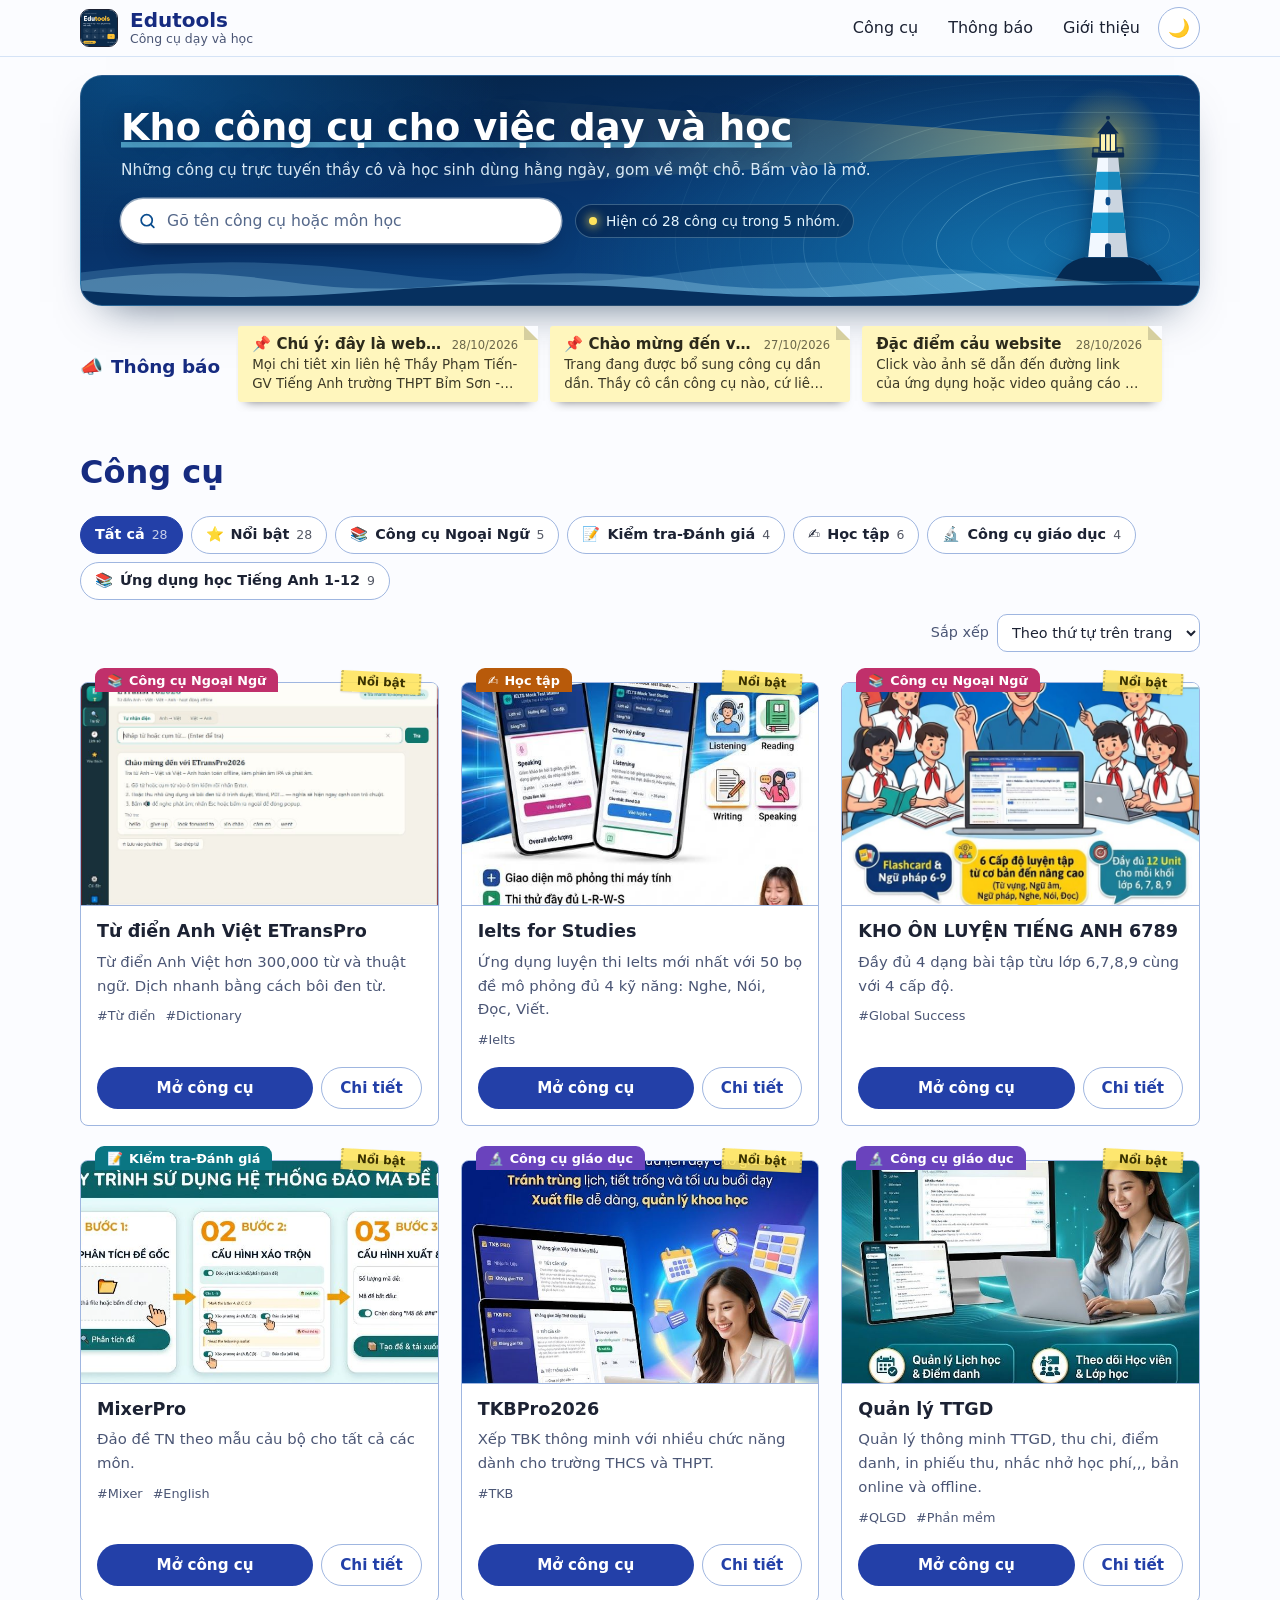
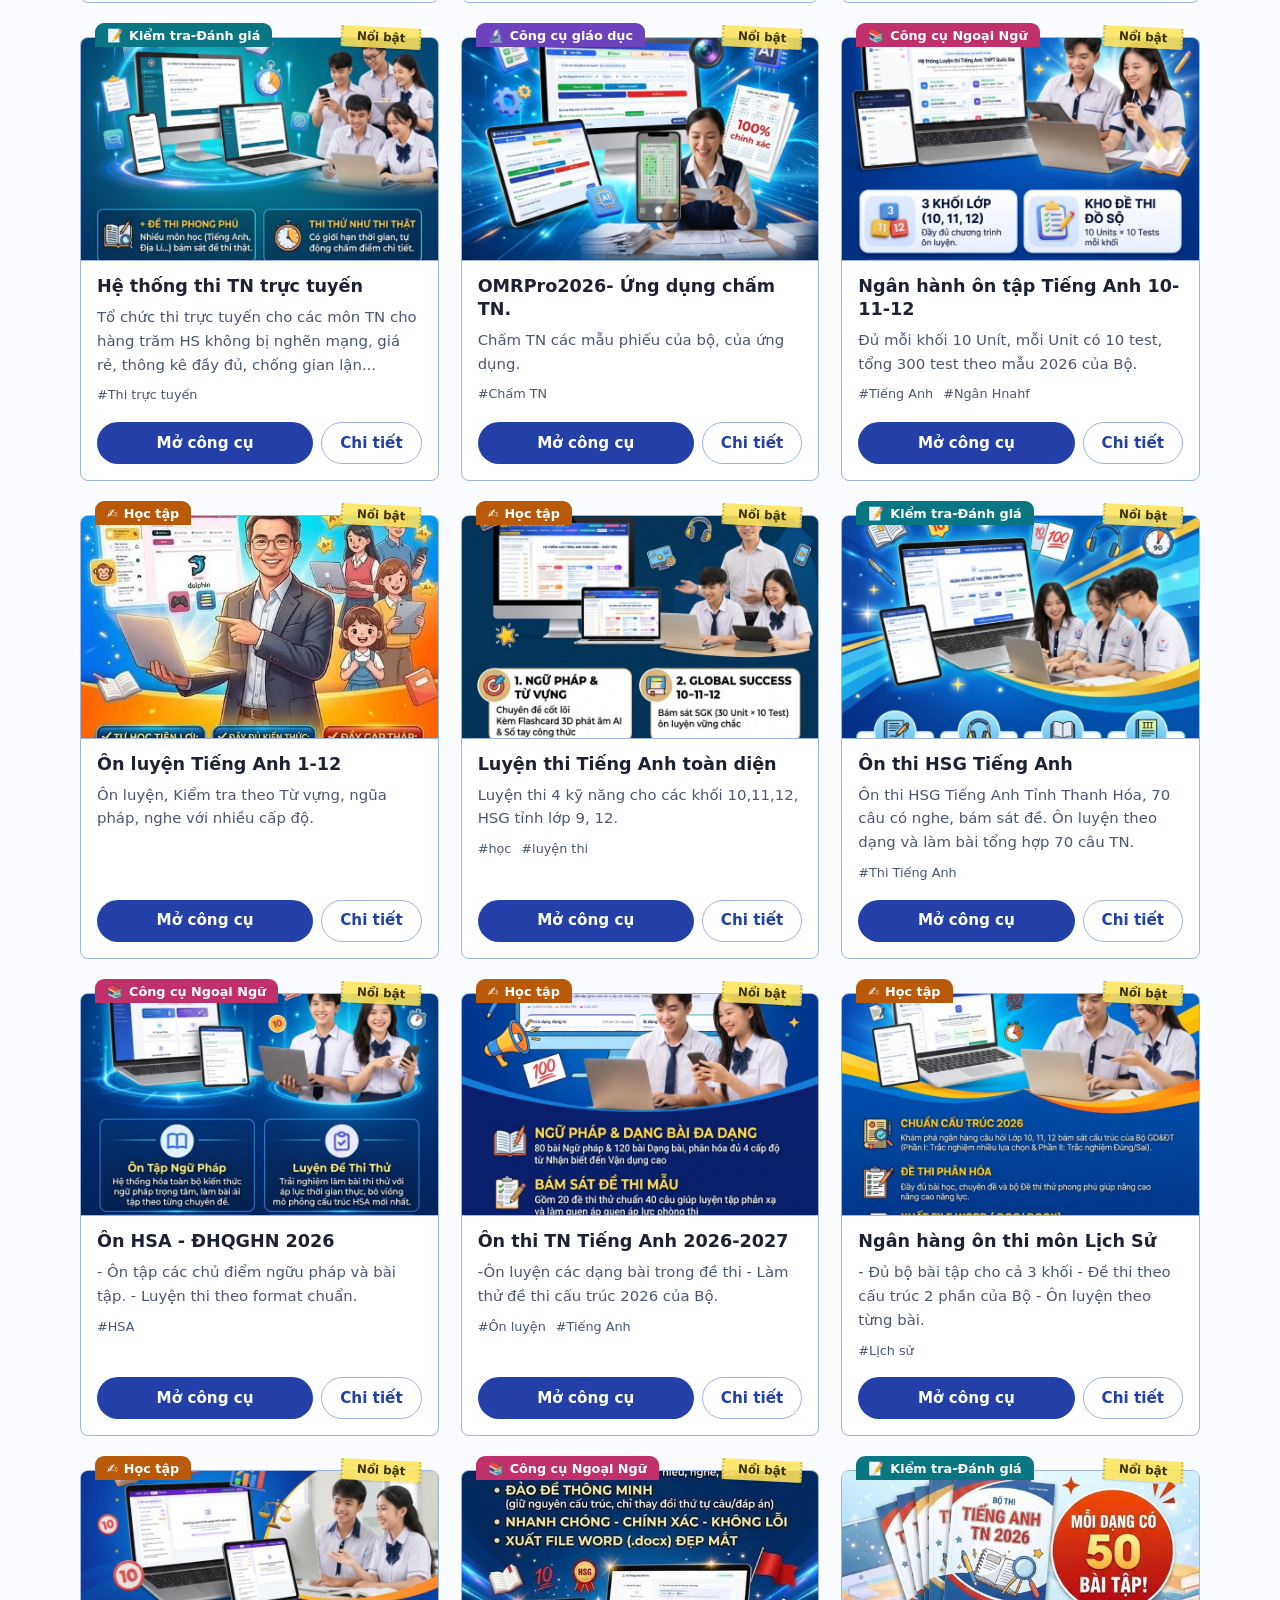
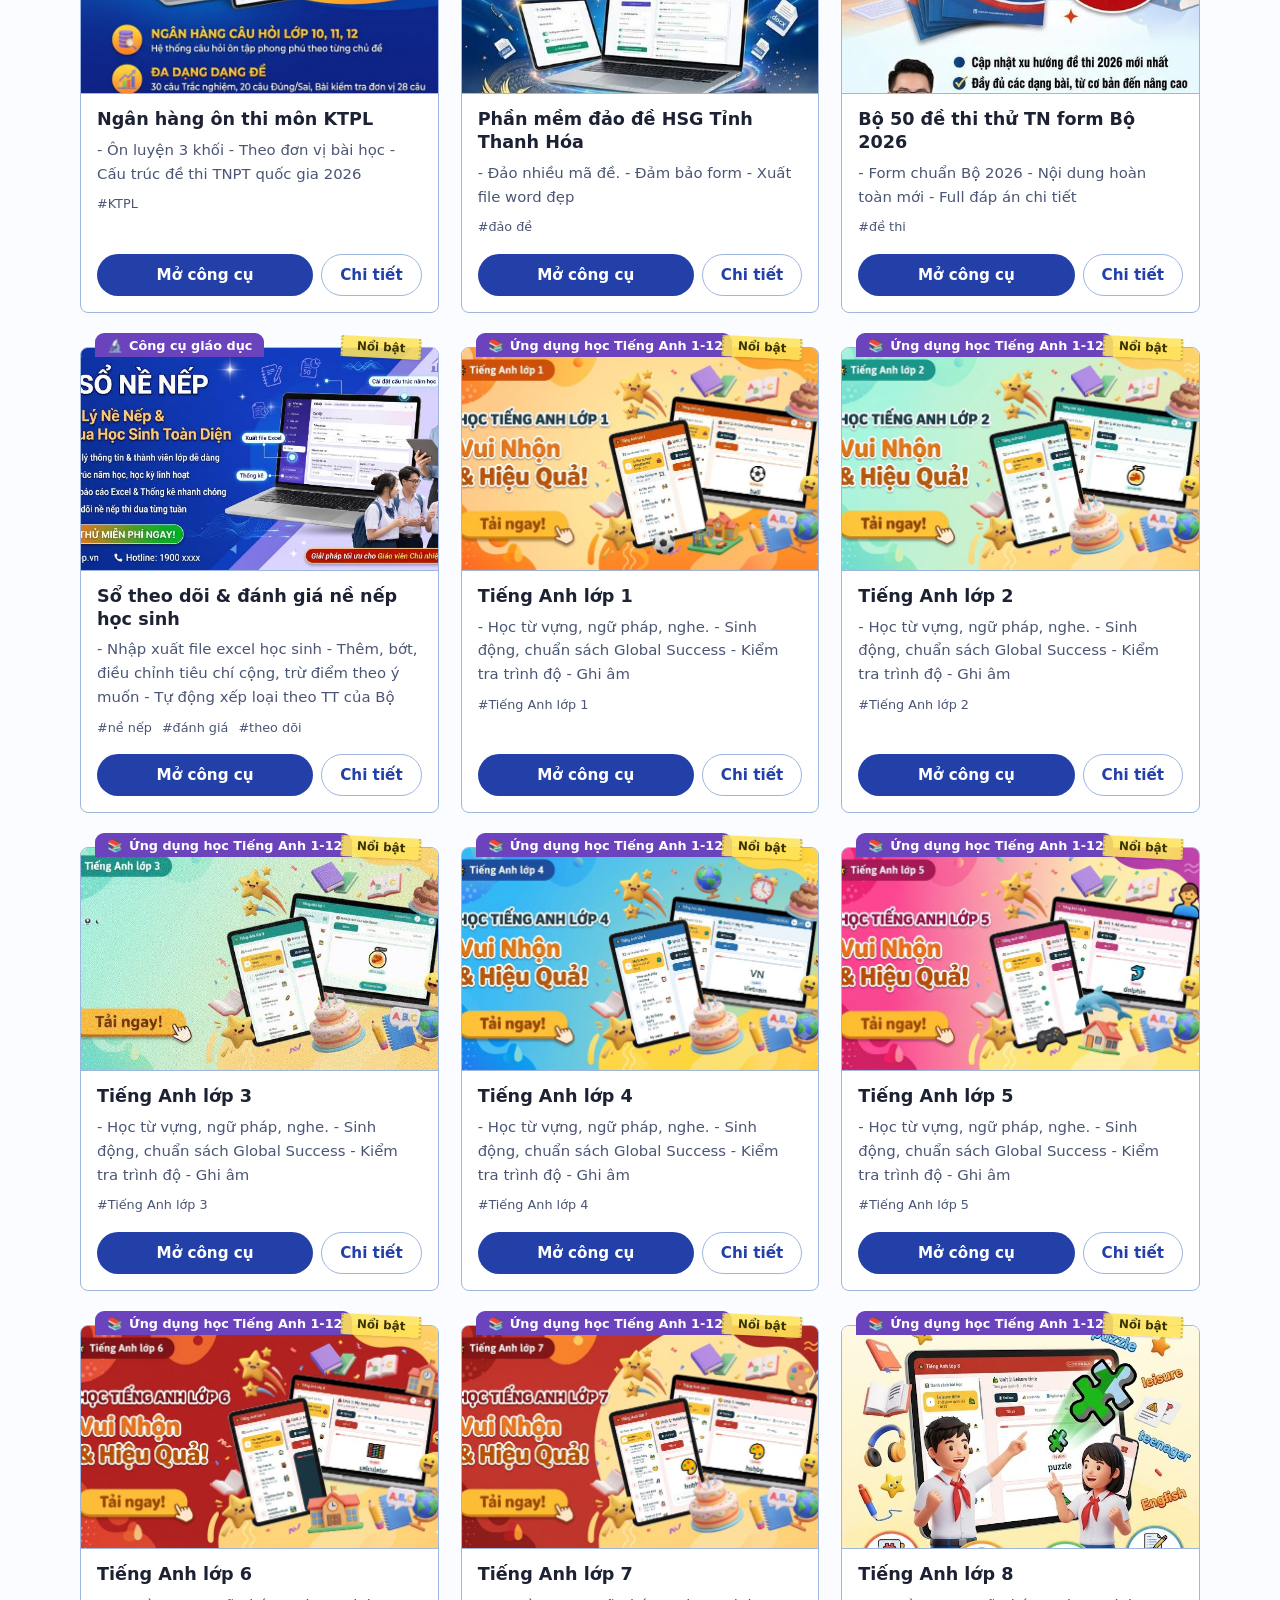
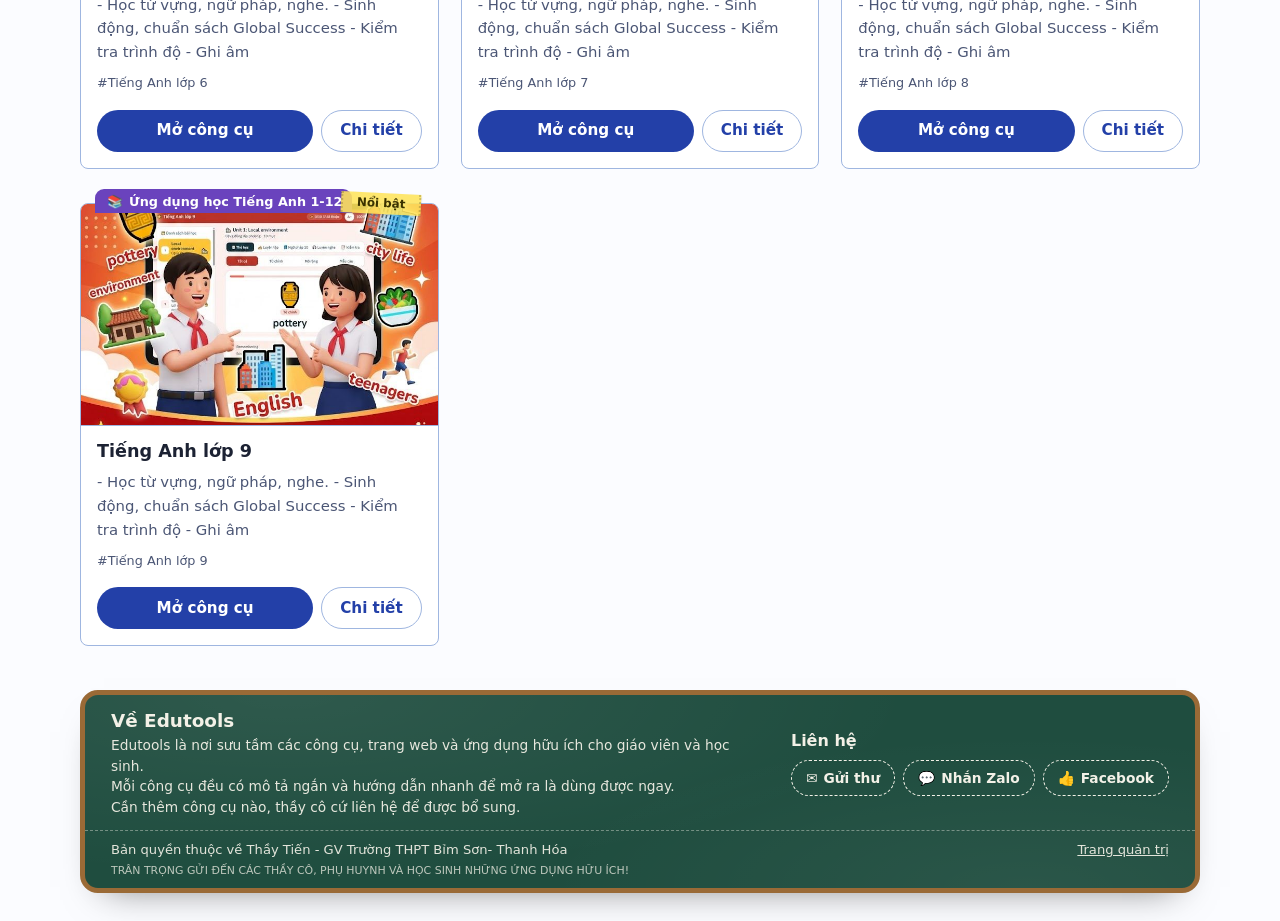
==== commit 3787e117: "Add files via upload" ====
--- a/index.html
+++ b/index.html
@@ -58,51 +58,51 @@
           <p class="hero-meta" id="heroMeta" aria-live="polite"></p>
         </div>
       </div>
-      <div class="hero-art" aria-hidden="true">
-        <svg class="contours" viewBox="0 0 1700 720" focusable="false">
-          <path d="M950.9 470.0C949.6 473.5 947.5 476.9 944.4 480.1C941.3 483.3 937.0 486.3 932.3 489.0C927.6 491.7 921.8 494.1 916.0 496.4C910.2 498.7 904.3 500.9 897.7 503.0C891.1 505.2 884.2 507.5 876.2 509.1C868.3 510.8 859.0 512.3 850.0 512.7C841.0 513.1 830.9 512.7 822.1 511.6C813.4 510.5 805.2 508.3 797.7 506.2C790.3 504.1 783.8 501.6 777.5 499.0C771.2 496.4 765.0 493.8 760.1 490.8C755.1 487.8 750.3 484.4 747.8 481.0C745.3 477.5 744.4 473.6 745.0 470.0C745.7 466.4 748.5 462.8 751.6 459.5C754.8 456.1 759.1 453.0 763.9 450.1C768.7 447.2 774.1 444.4 780.3 442.1C786.6 439.8 793.9 437.8 801.4 436.3C808.9 434.8 817.3 434.0 825.4 433.3C833.5 432.5 841.5 432.2 850.0 431.9C858.5 431.5 867.0 431.0 876.1 431.0C885.2 431.1 895.5 431.1 904.5 432.2C913.5 433.4 923.3 435.3 930.3 437.9C937.3 440.5 942.9 444.2 946.6 447.7C950.2 451.2 951.5 455.3 952.2 459.0C952.9 462.8 952.2 466.5 950.9 470.0Z"/>
-          <path d="M1011.4 470.0C1009.2 475.6 1005.8 481.1 1000.8 486.2C995.8 491.2 989.0 496.0 981.4 500.4C973.9 504.7 964.8 508.5 955.6 512.3C946.5 516.1 937.2 519.6 926.7 523.1C916.1 526.6 905.2 530.6 892.4 533.3C879.6 536.0 864.6 538.6 850.0 539.3C835.4 540.1 818.9 539.3 804.7 537.6C790.6 535.8 777.1 532.2 765.2 528.8C753.2 525.3 742.9 521.0 733.1 516.8C723.2 512.5 713.7 508.1 706.1 503.2C698.4 498.4 691.2 493.0 687.4 487.4C683.6 481.9 682.3 475.7 683.3 470.0C684.4 464.3 688.7 458.5 693.5 453.2C698.3 447.9 704.8 442.9 712.1 438.2C719.5 433.5 727.8 428.8 737.6 425.1C747.5 421.3 759.1 417.9 771.2 415.4C783.3 412.9 796.9 411.5 810.0 410.3C823.2 409.1 836.3 408.7 850.0 408.2C863.7 407.6 877.6 406.9 892.2 407.0C906.8 407.2 923.2 407.3 937.7 409.2C952.2 411.1 967.7 414.3 978.9 418.4C990.1 422.6 999.1 428.6 1004.9 434.2C1010.7 439.9 1012.6 446.5 1013.7 452.5C1014.8 458.4 1013.5 464.4 1011.4 470.0Z"/>
-          <path d="M1071.2 470.0C1068.3 477.7 1063.6 485.2 1056.7 492.2C1049.9 499.1 1040.5 505.6 1030.3 511.6C1020.0 517.6 1007.6 522.8 995.2 528.1C982.8 533.3 970.2 538.3 955.8 543.3C941.4 548.2 926.4 553.8 908.7 557.7C891.1 561.5 870.3 565.4 850.0 566.4C829.7 567.5 806.6 566.5 787.0 564.0C767.4 561.6 748.6 556.5 732.2 551.6C715.8 546.7 701.9 540.6 688.6 534.6C675.3 528.6 662.8 522.4 652.7 515.6C642.7 508.8 633.3 501.3 628.4 493.8C623.4 486.2 621.9 477.8 623.3 470.0C624.6 462.2 630.2 454.4 636.5 447.1C642.7 439.8 651.0 432.8 660.7 426.3C670.4 419.7 681.3 413.2 694.5 407.8C707.8 402.4 723.7 397.5 740.4 394.1C757.0 390.6 776.0 388.5 794.3 386.9C812.6 385.2 831.0 384.7 850.0 384.0C869.0 383.3 888.2 382.5 908.4 382.9C928.5 383.3 951.1 383.6 970.9 386.3C990.7 389.0 1011.9 393.4 1027.2 399.1C1042.5 404.9 1054.6 413.1 1062.5 420.9C1070.4 428.7 1073.1 437.8 1074.5 445.9C1076.0 454.1 1074.2 462.3 1071.2 470.0Z"/>
-          <path class="idx" d="M1130.6 470.0C1126.9 479.8 1121.0 489.3 1112.4 498.1C1103.8 506.9 1092.0 515.3 1079.1 522.9C1066.1 530.5 1050.5 537.2 1034.8 543.9C1019.2 550.7 1003.4 557.2 985.1 563.6C966.8 570.0 947.8 577.3 925.3 582.4C902.8 587.4 876.0 592.5 850.0 593.9C824.0 595.3 794.2 594.1 769.0 590.9C743.8 587.7 719.8 581.1 699.0 574.6C678.2 568.2 660.6 560.2 644.2 552.3C627.7 544.5 612.4 536.4 600.2 527.7C587.9 519.0 576.6 509.5 570.7 499.9C564.8 490.3 563.1 479.8 564.7 470.0C566.4 460.2 573.1 450.4 580.5 441.1C587.9 431.9 597.7 422.9 609.4 414.4C621.1 406.0 634.3 397.4 650.9 390.4C667.5 383.3 687.6 376.8 708.8 372.2C730.1 367.6 754.7 364.9 778.2 362.8C801.7 360.7 825.6 360.1 850.0 359.4C874.4 358.7 899.0 357.9 924.6 358.6C950.3 359.2 978.8 359.8 1003.8 363.4C1028.8 367.0 1055.6 372.7 1074.8 380.1C1094.1 387.5 1109.4 397.9 1119.3 407.8C1129.3 417.7 1132.7 429.1 1134.5 439.5C1136.4 449.9 1134.2 460.2 1130.6 470.0Z"/>
-          <path d="M1189.4 470.0C1185.1 481.8 1178.2 493.4 1168.0 504.1C1157.8 514.8 1143.6 524.9 1128.1 534.2C1112.5 543.5 1093.7 551.6 1074.8 559.9C1055.9 568.2 1036.8 576.2 1014.7 584.1C992.6 592.0 969.5 601.1 942.0 607.4C914.6 613.6 881.9 619.9 850.0 621.7C818.1 623.5 781.6 622.0 750.8 618.0C720.1 614.1 690.7 605.8 665.5 597.8C640.4 589.8 619.4 579.7 599.9 570.0C580.4 560.3 562.6 550.3 548.4 539.6C534.2 529.0 521.3 517.6 514.5 506.0C507.7 494.3 505.8 481.8 507.7 470.0C509.5 458.2 517.0 446.4 525.4 435.2C533.8 424.0 544.6 413.0 558.1 402.6C571.6 392.2 586.8 381.4 606.6 372.6C626.3 363.8 650.7 355.6 676.5 349.8C702.4 344.1 732.7 340.7 761.6 338.1C790.6 335.5 820.1 335.0 850.0 334.4C879.9 333.7 909.9 333.1 941.0 334.2C972.1 335.2 1006.4 336.3 1036.5 340.8C1066.6 345.3 1098.5 352.3 1121.6 361.3C1144.8 370.4 1163.1 382.9 1175.1 394.9C1187.1 406.9 1191.3 420.7 1193.7 433.2C1196.1 445.7 1193.7 458.2 1189.4 470.0Z"/>
-          <path d="M1248.0 470.0C1243.3 483.9 1235.6 497.5 1223.9 510.1C1212.1 522.7 1195.7 534.6 1177.6 545.6C1159.5 556.7 1137.4 566.2 1115.3 576.1C1093.1 586.0 1070.7 595.5 1044.7 604.9C1018.6 614.3 991.4 625.1 958.9 632.6C926.5 640.1 887.7 647.6 850.0 649.7C812.3 651.9 768.9 650.1 732.5 645.3C696.2 640.6 661.5 630.6 632.0 621.0C602.6 611.4 578.4 599.2 556.0 587.6C533.6 576.0 513.6 564.0 497.5 551.4C481.5 538.8 467.2 525.4 459.6 511.8C452.0 498.3 449.9 483.7 451.8 470.0C453.7 456.3 461.9 442.6 471.0 429.4C480.1 416.2 491.6 403.2 506.7 390.7C521.7 378.2 538.7 365.2 561.5 354.6C584.3 343.9 612.9 333.8 643.4 326.9C673.9 319.9 710.2 315.8 744.7 312.8C779.1 309.8 814.6 309.5 850.0 309.0C885.4 308.5 920.9 308.2 957.3 309.8C993.8 311.3 1033.7 312.9 1068.7 318.5C1103.7 324.0 1140.7 332.4 1167.5 343.0C1194.3 353.6 1215.6 368.3 1229.7 382.3C1243.7 396.3 1248.8 412.3 1251.9 426.9C1254.9 441.5 1252.6 456.1 1248.0 470.0Z"/>
-          <path d="M1306.3 470.0C1301.5 485.9 1293.3 501.6 1280.2 516.1C1267.1 530.7 1248.5 544.5 1227.9 557.3C1207.2 570.0 1181.9 581.1 1156.4 592.6C1130.9 604.0 1105.1 615.0 1075.1 625.9C1045.0 636.8 1013.5 649.4 976.0 658.1C938.5 666.7 893.6 675.5 850.0 677.9C806.4 680.3 756.1 678.3 714.2 672.7C672.3 667.1 632.3 655.4 598.7 644.1C565.0 632.9 537.6 618.6 512.4 605.0C487.2 591.5 465.2 577.5 447.5 563.0C429.7 548.4 414.2 533.1 405.8 517.6C397.4 502.1 395.2 485.7 397.1 470.0C399.0 454.3 407.4 438.8 417.1 423.6C426.7 408.4 438.5 393.3 454.9 378.7C471.3 364.2 489.8 348.8 515.5 336.2C541.3 323.6 574.1 311.5 609.4 303.3C644.7 295.1 687.2 290.2 727.3 286.9C767.4 283.5 808.9 283.4 850.0 283.2C891.1 283.0 931.9 283.2 973.7 285.4C1015.4 287.6 1060.6 289.9 1100.4 296.5C1140.1 303.2 1181.8 312.9 1212.2 325.1C1242.6 337.4 1266.8 354.1 1282.9 370.0C1299.1 386.0 1305.3 404.1 1309.2 420.8C1313.1 437.4 1311.2 454.1 1306.3 470.0Z"/>
-          <path class="idx" d="M1364.7 470.0C1360.0 487.9 1351.6 505.7 1337.4 522.2C1323.1 538.8 1302.4 554.6 1279.2 569.1C1256.0 583.6 1227.3 596.3 1198.4 609.4C1169.5 622.4 1140.1 634.9 1105.8 647.3C1071.6 659.6 1035.8 673.9 993.1 683.7C950.5 693.5 899.5 703.4 850.0 706.1C800.5 708.8 743.4 706.4 696.0 699.9C648.6 693.4 603.3 680.1 565.5 667.1C527.7 654.2 497.3 637.7 469.4 622.2C441.5 606.8 417.6 590.8 398.2 574.3C378.8 557.8 362.1 540.7 352.9 523.3C343.8 505.9 341.4 487.6 343.1 470.0C344.8 452.4 353.4 435.1 363.3 417.8C373.3 400.6 385.1 383.4 402.6 366.7C420.2 350.0 440.0 332.0 468.7 317.5C497.3 302.9 534.4 288.7 574.6 279.2C614.7 269.7 663.7 264.0 709.6 260.4C755.5 256.7 803.3 257.0 850.0 257.1C896.7 257.3 943.0 258.2 989.9 261.2C1036.8 264.1 1087.1 267.3 1131.4 275.0C1175.7 282.8 1221.8 293.9 1255.7 307.7C1289.6 321.5 1316.5 340.2 1334.8 358.0C1353.1 375.9 1360.6 396.1 1365.6 414.7C1370.6 433.4 1369.5 452.1 1364.7 470.0Z"/>
-          <path d="M1423.4 470.0C1419.1 490.0 1410.8 509.9 1395.6 528.5C1380.3 547.0 1357.5 564.9 1331.8 581.3C1306.1 597.6 1273.8 611.9 1241.3 626.5C1208.9 641.1 1175.6 655.1 1137.1 668.9C1098.6 682.7 1058.2 698.5 1010.4 709.4C962.5 720.3 905.4 731.2 850.0 734.2C794.6 737.1 730.8 734.4 677.9 727.0C625.0 719.6 574.5 704.5 532.7 689.8C490.9 675.2 457.4 656.6 426.9 639.2C396.4 621.9 370.7 603.9 349.6 585.6C328.6 567.2 310.8 548.1 300.8 528.9C290.8 509.6 288.1 489.5 289.6 470.0C291.1 450.5 299.6 431.3 309.6 412.1C319.7 392.8 331.3 373.4 349.8 354.5C368.4 335.5 389.4 315.0 420.9 298.4C452.4 281.7 493.9 265.4 539.0 254.5C584.1 243.7 639.6 237.3 691.5 233.4C743.3 229.4 797.6 230.2 850.0 230.9C902.4 231.5 954.0 233.3 1006.0 237.1C1057.9 241.0 1113.1 245.1 1161.7 254.0C1210.4 263.0 1260.6 275.5 1297.9 290.8C1335.1 306.2 1364.7 326.7 1385.3 346.4C1405.8 366.0 1414.9 388.2 1421.3 408.8C1427.6 429.4 1427.7 450.0 1423.4 470.0Z"/>
-          <path d="M1482.5 470.0C1478.9 492.0 1471.2 514.2 1455.1 534.9C1439.0 555.5 1414.2 575.6 1385.9 593.8C1357.6 612.0 1321.5 627.9 1285.3 644.1C1249.1 660.3 1211.6 675.6 1168.7 690.8C1125.7 705.9 1080.7 723.2 1027.6 735.1C974.5 747.0 911.3 758.9 850.0 762.0C788.7 765.1 718.3 761.9 660.0 753.6C601.7 745.3 546.2 728.5 500.4 712.2C454.5 696.0 418.1 675.3 385.0 656.0C351.9 636.7 324.3 616.9 301.6 596.6C279.0 576.4 260.0 555.5 249.1 534.4C238.3 513.3 235.2 491.4 236.3 470.0C237.4 448.6 245.7 427.6 255.7 406.3C265.7 385.0 276.9 363.4 296.3 342.1C315.7 320.9 337.8 297.7 372.2 278.9C406.6 260.1 452.5 241.5 502.7 229.4C552.8 217.2 615.2 210.1 673.1 205.9C731.0 201.8 791.9 203.2 850.0 204.5C908.1 205.7 965.0 208.5 1021.9 213.4C1078.8 218.2 1138.5 223.4 1191.3 233.6C1244.1 243.8 1298.2 257.6 1338.7 274.5C1379.2 291.4 1411.5 313.6 1434.4 335.0C1457.3 356.4 1468.3 380.4 1476.3 402.9C1484.3 425.4 1486.0 448.0 1482.5 470.0Z"/>
-          <path d="M1542.3 470.0C1539.8 494.1 1532.9 518.6 1516.1 541.4C1499.3 564.2 1472.6 586.5 1441.7 606.6C1410.7 626.8 1370.5 644.4 1330.3 662.1C1290.2 679.9 1248.2 696.5 1200.6 712.9C1153.0 729.4 1103.2 748.0 1044.7 760.7C986.3 773.5 917.1 786.3 850.0 789.5C782.9 792.7 706.0 789.0 642.4 779.8C578.9 770.6 518.4 752.1 468.6 734.2C418.8 716.3 379.4 693.6 343.7 672.5C307.9 651.4 278.4 629.7 254.0 607.6C229.7 585.5 209.5 562.9 197.6 539.9C185.7 517.0 182.2 493.2 182.8 470.0C183.4 446.8 191.3 423.9 201.2 400.5C211.1 377.1 221.7 353.2 242.0 329.6C262.3 306.0 285.4 280.1 322.7 259.1C360.0 238.1 410.5 217.3 465.8 203.8C521.1 190.3 590.5 182.5 654.5 178.2C718.6 173.9 786.2 176.1 850.0 178.1C913.8 180.0 975.9 184.0 1037.6 190.0C1099.3 195.9 1163.2 202.2 1220.0 213.7C1276.8 225.1 1334.5 240.3 1378.2 258.7C1421.9 277.1 1456.8 300.9 1482.3 324.0C1507.7 347.0 1520.9 372.7 1530.9 397.0C1540.9 421.4 1544.7 445.9 1542.3 470.0Z"/>
-          <path class="idx" d="M1602.9 470.0C1601.9 496.2 1596.1 523.1 1578.8 548.1C1561.5 573.1 1532.9 597.8 1499.2 619.9C1465.4 642.0 1420.9 661.4 1376.5 680.6C1332.1 699.8 1285.4 717.7 1232.9 735.3C1180.5 752.9 1125.6 772.6 1061.8 786.2C998.0 799.7 922.8 813.2 850.0 816.4C777.2 819.6 694.0 815.6 625.3 805.5C556.5 795.4 491.2 775.2 437.5 755.8C383.8 736.3 341.4 711.7 302.9 688.8C264.4 666.0 232.8 642.5 206.6 618.6C180.5 594.7 158.8 570.2 145.8 545.5C132.8 520.7 128.7 495.2 128.8 470.0C128.8 444.8 136.3 420.1 146.0 394.5C155.7 369.0 165.8 342.8 186.9 316.9C208.0 290.9 232.3 262.2 272.5 239.0C312.7 215.8 367.8 192.7 428.4 177.9C488.9 163.1 565.5 154.6 635.8 150.2C706.1 145.9 780.5 148.9 850.0 151.7C919.5 154.5 986.7 159.8 1053.0 166.9C1119.3 174.0 1187.3 181.6 1247.9 194.3C1308.4 207.1 1369.6 223.6 1416.4 243.4C1463.3 263.2 1500.8 288.6 1529.0 313.2C1557.1 337.8 1572.8 365.1 1585.1 391.2C1597.5 417.3 1604.0 443.8 1602.9 470.0Z"/>
-        </svg>
-        <div class="beam"></div>
-        <svg class="lh" viewBox="0 0 190 310" focusable="false">
-          <defs>
-            <radialGradient id="lhGlow" cx="50%" cy="50%" r="50%">
-              <stop offset="0" stop-color="#ffe45c" stop-opacity=".75"/>
-              <stop offset=".35" stop-color="#ffe45c" stop-opacity=".28"/>
-              <stop offset="1" stop-color="#ffe45c" stop-opacity="0"/>
-            </radialGradient>
-            <clipPath id="lhTower"><path d="M62 270 L78 104 H112 L128 270 Z"/></clipPath>
-          </defs>
-          <circle class="lh-glow" cx="95" cy="79" r="92" fill="url(#lhGlow)"/>
-          <path d="M6 310 L20 290 Q34 274 58 270 H132 Q158 274 172 290 L186 310 Z" fill="#052a52"/>
-          <path d="M58 270 H132 Q150 273 162 283" fill="none" stroke="#2b78b8" stroke-width="2" stroke-linecap="round" opacity=".6"/>
-          <path d="M62 270 L78 104 H112 L128 270 Z" fill="#f2f8ff"/>
-          <g clip-path="url(#lhTower)">
-            <rect x="50" y="128" width="90" height="30" fill="#1b9bd1"/>
-            <rect x="50" y="196" width="90" height="34" fill="#1b9bd1"/>
-            <rect x="95" y="90" width="50" height="190" fill="#04203f" opacity=".16"/>
-          </g>
-          <path d="M90 270 V252 a5 5 0 0 1 10 0 V270Z" fill="#0a3a6e"/>
-          <rect x="91" y="170" width="8" height="14" rx="4" fill="#0a4d8f"/>
-          <rect x="68" y="96" width="54" height="8" rx="2" fill="#0a2a52"/>
-          <path d="M70 96 V88 M80 96 V88 M110 96 V88 M120 96 V88 M70 88 H120" stroke="#0a2a52" stroke-width="2" stroke-linecap="round" fill="none"/>
-          <rect x="82" y="64" width="26" height="30" rx="2" fill="#fff3b0"/>
-          <path d="M91 64 V94 M99 64 V94" stroke="#0a2a52" stroke-width="2"/>
-          <rect x="82" y="64" width="26" height="30" rx="2" fill="none" stroke="#0a2a52" stroke-width="2.5"/>
-          <path d="M77 64 L95 42 L113 64 Z" fill="#0a2a52"/>
-          <circle cx="95" cy="38" r="3.4" fill="#0a2a52"/>
-        </svg>
-      </div>
+    </div>
+    <div class="hero-art" aria-hidden="true">
+      <svg class="contours" viewBox="0 0 1700 720" focusable="false">
+        <path d="M950.9 470.0C949.6 473.5 947.5 476.9 944.4 480.1C941.3 483.3 937.0 486.3 932.3 489.0C927.6 491.7 921.8 494.1 916.0 496.4C910.2 498.7 904.3 500.9 897.7 503.0C891.1 505.2 884.2 507.5 876.2 509.1C868.3 510.8 859.0 512.3 850.0 512.7C841.0 513.1 830.9 512.7 822.1 511.6C813.4 510.5 805.2 508.3 797.7 506.2C790.3 504.1 783.8 501.6 777.5 499.0C771.2 496.4 765.0 493.8 760.1 490.8C755.1 487.8 750.3 484.4 747.8 481.0C745.3 477.5 744.4 473.6 745.0 470.0C745.7 466.4 748.5 462.8 751.6 459.5C754.8 456.1 759.1 453.0 763.9 450.1C768.7 447.2 774.1 444.4 780.3 442.1C786.6 439.8 793.9 437.8 801.4 436.3C808.9 434.8 817.3 434.0 825.4 433.3C833.5 432.5 841.5 432.2 850.0 431.9C858.5 431.5 867.0 431.0 876.1 431.0C885.2 431.1 895.5 431.1 904.5 432.2C913.5 433.4 923.3 435.3 930.3 437.9C937.3 440.5 942.9 444.2 946.6 447.7C950.2 451.2 951.5 455.3 952.2 459.0C952.9 462.8 952.2 466.5 950.9 470.0Z"/>
+        <path d="M1011.4 470.0C1009.2 475.6 1005.8 481.1 1000.8 486.2C995.8 491.2 989.0 496.0 981.4 500.4C973.9 504.7 964.8 508.5 955.6 512.3C946.5 516.1 937.2 519.6 926.7 523.1C916.1 526.6 905.2 530.6 892.4 533.3C879.6 536.0 864.6 538.6 850.0 539.3C835.4 540.1 818.9 539.3 804.7 537.6C790.6 535.8 777.1 532.2 765.2 528.8C753.2 525.3 742.9 521.0 733.1 516.8C723.2 512.5 713.7 508.1 706.1 503.2C698.4 498.4 691.2 493.0 687.4 487.4C683.6 481.9 682.3 475.7 683.3 470.0C684.4 464.3 688.7 458.5 693.5 453.2C698.3 447.9 704.8 442.9 712.1 438.2C719.5 433.5 727.8 428.8 737.6 425.1C747.5 421.3 759.1 417.9 771.2 415.4C783.3 412.9 796.9 411.5 810.0 410.3C823.2 409.1 836.3 408.7 850.0 408.2C863.7 407.6 877.6 406.9 892.2 407.0C906.8 407.2 923.2 407.3 937.7 409.2C952.2 411.1 967.7 414.3 978.9 418.4C990.1 422.6 999.1 428.6 1004.9 434.2C1010.7 439.9 1012.6 446.5 1013.7 452.5C1014.8 458.4 1013.5 464.4 1011.4 470.0Z"/>
+        <path d="M1071.2 470.0C1068.3 477.7 1063.6 485.2 1056.7 492.2C1049.9 499.1 1040.5 505.6 1030.3 511.6C1020.0 517.6 1007.6 522.8 995.2 528.1C982.8 533.3 970.2 538.3 955.8 543.3C941.4 548.2 926.4 553.8 908.7 557.7C891.1 561.5 870.3 565.4 850.0 566.4C829.7 567.5 806.6 566.5 787.0 564.0C767.4 561.6 748.6 556.5 732.2 551.6C715.8 546.7 701.9 540.6 688.6 534.6C675.3 528.6 662.8 522.4 652.7 515.6C642.7 508.8 633.3 501.3 628.4 493.8C623.4 486.2 621.9 477.8 623.3 470.0C624.6 462.2 630.2 454.4 636.5 447.1C642.7 439.8 651.0 432.8 660.7 426.3C670.4 419.7 681.3 413.2 694.5 407.8C707.8 402.4 723.7 397.5 740.4 394.1C757.0 390.6 776.0 388.5 794.3 386.9C812.6 385.2 831.0 384.7 850.0 384.0C869.0 383.3 888.2 382.5 908.4 382.9C928.5 383.3 951.1 383.6 970.9 386.3C990.7 389.0 1011.9 393.4 1027.2 399.1C1042.5 404.9 1054.6 413.1 1062.5 420.9C1070.4 428.7 1073.1 437.8 1074.5 445.9C1076.0 454.1 1074.2 462.3 1071.2 470.0Z"/>
+        <path class="idx" d="M1130.6 470.0C1126.9 479.8 1121.0 489.3 1112.4 498.1C1103.8 506.9 1092.0 515.3 1079.1 522.9C1066.1 530.5 1050.5 537.2 1034.8 543.9C1019.2 550.7 1003.4 557.2 985.1 563.6C966.8 570.0 947.8 577.3 925.3 582.4C902.8 587.4 876.0 592.5 850.0 593.9C824.0 595.3 794.2 594.1 769.0 590.9C743.8 587.7 719.8 581.1 699.0 574.6C678.2 568.2 660.6 560.2 644.2 552.3C627.7 544.5 612.4 536.4 600.2 527.7C587.9 519.0 576.6 509.5 570.7 499.9C564.8 490.3 563.1 479.8 564.7 470.0C566.4 460.2 573.1 450.4 580.5 441.1C587.9 431.9 597.7 422.9 609.4 414.4C621.1 406.0 634.3 397.4 650.9 390.4C667.5 383.3 687.6 376.8 708.8 372.2C730.1 367.6 754.7 364.9 778.2 362.8C801.7 360.7 825.6 360.1 850.0 359.4C874.4 358.7 899.0 357.9 924.6 358.6C950.3 359.2 978.8 359.8 1003.8 363.4C1028.8 367.0 1055.6 372.7 1074.8 380.1C1094.1 387.5 1109.4 397.9 1119.3 407.8C1129.3 417.7 1132.7 429.1 1134.5 439.5C1136.4 449.9 1134.2 460.2 1130.6 470.0Z"/>
+        <path d="M1189.4 470.0C1185.1 481.8 1178.2 493.4 1168.0 504.1C1157.8 514.8 1143.6 524.9 1128.1 534.2C1112.5 543.5 1093.7 551.6 1074.8 559.9C1055.9 568.2 1036.8 576.2 1014.7 584.1C992.6 592.0 969.5 601.1 942.0 607.4C914.6 613.6 881.9 619.9 850.0 621.7C818.1 623.5 781.6 622.0 750.8 618.0C720.1 614.1 690.7 605.8 665.5 597.8C640.4 589.8 619.4 579.7 599.9 570.0C580.4 560.3 562.6 550.3 548.4 539.6C534.2 529.0 521.3 517.6 514.5 506.0C507.7 494.3 505.8 481.8 507.7 470.0C509.5 458.2 517.0 446.4 525.4 435.2C533.8 424.0 544.6 413.0 558.1 402.6C571.6 392.2 586.8 381.4 606.6 372.6C626.3 363.8 650.7 355.6 676.5 349.8C702.4 344.1 732.7 340.7 761.6 338.1C790.6 335.5 820.1 335.0 850.0 334.4C879.9 333.7 909.9 333.1 941.0 334.2C972.1 335.2 1006.4 336.3 1036.5 340.8C1066.6 345.3 1098.5 352.3 1121.6 361.3C1144.8 370.4 1163.1 382.9 1175.1 394.9C1187.1 406.9 1191.3 420.7 1193.7 433.2C1196.1 445.7 1193.7 458.2 1189.4 470.0Z"/>
+        <path d="M1248.0 470.0C1243.3 483.9 1235.6 497.5 1223.9 510.1C1212.1 522.7 1195.7 534.6 1177.6 545.6C1159.5 556.7 1137.4 566.2 1115.3 576.1C1093.1 586.0 1070.7 595.5 1044.7 604.9C1018.6 614.3 991.4 625.1 958.9 632.6C926.5 640.1 887.7 647.6 850.0 649.7C812.3 651.9 768.9 650.1 732.5 645.3C696.2 640.6 661.5 630.6 632.0 621.0C602.6 611.4 578.4 599.2 556.0 587.6C533.6 576.0 513.6 564.0 497.5 551.4C481.5 538.8 467.2 525.4 459.6 511.8C452.0 498.3 449.9 483.7 451.8 470.0C453.7 456.3 461.9 442.6 471.0 429.4C480.1 416.2 491.6 403.2 506.7 390.7C521.7 378.2 538.7 365.2 561.5 354.6C584.3 343.9 612.9 333.8 643.4 326.9C673.9 319.9 710.2 315.8 744.7 312.8C779.1 309.8 814.6 309.5 850.0 309.0C885.4 308.5 920.9 308.2 957.3 309.8C993.8 311.3 1033.7 312.9 1068.7 318.5C1103.7 324.0 1140.7 332.4 1167.5 343.0C1194.3 353.6 1215.6 368.3 1229.7 382.3C1243.7 396.3 1248.8 412.3 1251.9 426.9C1254.9 441.5 1252.6 456.1 1248.0 470.0Z"/>
+        <path d="M1306.3 470.0C1301.5 485.9 1293.3 501.6 1280.2 516.1C1267.1 530.7 1248.5 544.5 1227.9 557.3C1207.2 570.0 1181.9 581.1 1156.4 592.6C1130.9 604.0 1105.1 615.0 1075.1 625.9C1045.0 636.8 1013.5 649.4 976.0 658.1C938.5 666.7 893.6 675.5 850.0 677.9C806.4 680.3 756.1 678.3 714.2 672.7C672.3 667.1 632.3 655.4 598.7 644.1C565.0 632.9 537.6 618.6 512.4 605.0C487.2 591.5 465.2 577.5 447.5 563.0C429.7 548.4 414.2 533.1 405.8 517.6C397.4 502.1 395.2 485.7 397.1 470.0C399.0 454.3 407.4 438.8 417.1 423.6C426.7 408.4 438.5 393.3 454.9 378.7C471.3 364.2 489.8 348.8 515.5 336.2C541.3 323.6 574.1 311.5 609.4 303.3C644.7 295.1 687.2 290.2 727.3 286.9C767.4 283.5 808.9 283.4 850.0 283.2C891.1 283.0 931.9 283.2 973.7 285.4C1015.4 287.6 1060.6 289.9 1100.4 296.5C1140.1 303.2 1181.8 312.9 1212.2 325.1C1242.6 337.4 1266.8 354.1 1282.9 370.0C1299.1 386.0 1305.3 404.1 1309.2 420.8C1313.1 437.4 1311.2 454.1 1306.3 470.0Z"/>
+        <path class="idx" d="M1364.7 470.0C1360.0 487.9 1351.6 505.7 1337.4 522.2C1323.1 538.8 1302.4 554.6 1279.2 569.1C1256.0 583.6 1227.3 596.3 1198.4 609.4C1169.5 622.4 1140.1 634.9 1105.8 647.3C1071.6 659.6 1035.8 673.9 993.1 683.7C950.5 693.5 899.5 703.4 850.0 706.1C800.5 708.8 743.4 706.4 696.0 699.9C648.6 693.4 603.3 680.1 565.5 667.1C527.7 654.2 497.3 637.7 469.4 622.2C441.5 606.8 417.6 590.8 398.2 574.3C378.8 557.8 362.1 540.7 352.9 523.3C343.8 505.9 341.4 487.6 343.1 470.0C344.8 452.4 353.4 435.1 363.3 417.8C373.3 400.6 385.1 383.4 402.6 366.7C420.2 350.0 440.0 332.0 468.7 317.5C497.3 302.9 534.4 288.7 574.6 279.2C614.7 269.7 663.7 264.0 709.6 260.4C755.5 256.7 803.3 257.0 850.0 257.1C896.7 257.3 943.0 258.2 989.9 261.2C1036.8 264.1 1087.1 267.3 1131.4 275.0C1175.7 282.8 1221.8 293.9 1255.7 307.7C1289.6 321.5 1316.5 340.2 1334.8 358.0C1353.1 375.9 1360.6 396.1 1365.6 414.7C1370.6 433.4 1369.5 452.1 1364.7 470.0Z"/>
+        <path d="M1423.4 470.0C1419.1 490.0 1410.8 509.9 1395.6 528.5C1380.3 547.0 1357.5 564.9 1331.8 581.3C1306.1 597.6 1273.8 611.9 1241.3 626.5C1208.9 641.1 1175.6 655.1 1137.1 668.9C1098.6 682.7 1058.2 698.5 1010.4 709.4C962.5 720.3 905.4 731.2 850.0 734.2C794.6 737.1 730.8 734.4 677.9 727.0C625.0 719.6 574.5 704.5 532.7 689.8C490.9 675.2 457.4 656.6 426.9 639.2C396.4 621.9 370.7 603.9 349.6 585.6C328.6 567.2 310.8 548.1 300.8 528.9C290.8 509.6 288.1 489.5 289.6 470.0C291.1 450.5 299.6 431.3 309.6 412.1C319.7 392.8 331.3 373.4 349.8 354.5C368.4 335.5 389.4 315.0 420.9 298.4C452.4 281.7 493.9 265.4 539.0 254.5C584.1 243.7 639.6 237.3 691.5 233.4C743.3 229.4 797.6 230.2 850.0 230.9C902.4 231.5 954.0 233.3 1006.0 237.1C1057.9 241.0 1113.1 245.1 1161.7 254.0C1210.4 263.0 1260.6 275.5 1297.9 290.8C1335.1 306.2 1364.7 326.7 1385.3 346.4C1405.8 366.0 1414.9 388.2 1421.3 408.8C1427.6 429.4 1427.7 450.0 1423.4 470.0Z"/>
+        <path d="M1482.5 470.0C1478.9 492.0 1471.2 514.2 1455.1 534.9C1439.0 555.5 1414.2 575.6 1385.9 593.8C1357.6 612.0 1321.5 627.9 1285.3 644.1C1249.1 660.3 1211.6 675.6 1168.7 690.8C1125.7 705.9 1080.7 723.2 1027.6 735.1C974.5 747.0 911.3 758.9 850.0 762.0C788.7 765.1 718.3 761.9 660.0 753.6C601.7 745.3 546.2 728.5 500.4 712.2C454.5 696.0 418.1 675.3 385.0 656.0C351.9 636.7 324.3 616.9 301.6 596.6C279.0 576.4 260.0 555.5 249.1 534.4C238.3 513.3 235.2 491.4 236.3 470.0C237.4 448.6 245.7 427.6 255.7 406.3C265.7 385.0 276.9 363.4 296.3 342.1C315.7 320.9 337.8 297.7 372.2 278.9C406.6 260.1 452.5 241.5 502.7 229.4C552.8 217.2 615.2 210.1 673.1 205.9C731.0 201.8 791.9 203.2 850.0 204.5C908.1 205.7 965.0 208.5 1021.9 213.4C1078.8 218.2 1138.5 223.4 1191.3 233.6C1244.1 243.8 1298.2 257.6 1338.7 274.5C1379.2 291.4 1411.5 313.6 1434.4 335.0C1457.3 356.4 1468.3 380.4 1476.3 402.9C1484.3 425.4 1486.0 448.0 1482.5 470.0Z"/>
+        <path d="M1542.3 470.0C1539.8 494.1 1532.9 518.6 1516.1 541.4C1499.3 564.2 1472.6 586.5 1441.7 606.6C1410.7 626.8 1370.5 644.4 1330.3 662.1C1290.2 679.9 1248.2 696.5 1200.6 712.9C1153.0 729.4 1103.2 748.0 1044.7 760.7C986.3 773.5 917.1 786.3 850.0 789.5C782.9 792.7 706.0 789.0 642.4 779.8C578.9 770.6 518.4 752.1 468.6 734.2C418.8 716.3 379.4 693.6 343.7 672.5C307.9 651.4 278.4 629.7 254.0 607.6C229.7 585.5 209.5 562.9 197.6 539.9C185.7 517.0 182.2 493.2 182.8 470.0C183.4 446.8 191.3 423.9 201.2 400.5C211.1 377.1 221.7 353.2 242.0 329.6C262.3 306.0 285.4 280.1 322.7 259.1C360.0 238.1 410.5 217.3 465.8 203.8C521.1 190.3 590.5 182.5 654.5 178.2C718.6 173.9 786.2 176.1 850.0 178.1C913.8 180.0 975.9 184.0 1037.6 190.0C1099.3 195.9 1163.2 202.2 1220.0 213.7C1276.8 225.1 1334.5 240.3 1378.2 258.7C1421.9 277.1 1456.8 300.9 1482.3 324.0C1507.7 347.0 1520.9 372.7 1530.9 397.0C1540.9 421.4 1544.7 445.9 1542.3 470.0Z"/>
+        <path class="idx" d="M1602.9 470.0C1601.9 496.2 1596.1 523.1 1578.8 548.1C1561.5 573.1 1532.9 597.8 1499.2 619.9C1465.4 642.0 1420.9 661.4 1376.5 680.6C1332.1 699.8 1285.4 717.7 1232.9 735.3C1180.5 752.9 1125.6 772.6 1061.8 786.2C998.0 799.7 922.8 813.2 850.0 816.4C777.2 819.6 694.0 815.6 625.3 805.5C556.5 795.4 491.2 775.2 437.5 755.8C383.8 736.3 341.4 711.7 302.9 688.8C264.4 666.0 232.8 642.5 206.6 618.6C180.5 594.7 158.8 570.2 145.8 545.5C132.8 520.7 128.7 495.2 128.8 470.0C128.8 444.8 136.3 420.1 146.0 394.5C155.7 369.0 165.8 342.8 186.9 316.9C208.0 290.9 232.3 262.2 272.5 239.0C312.7 215.8 367.8 192.7 428.4 177.9C488.9 163.1 565.5 154.6 635.8 150.2C706.1 145.9 780.5 148.9 850.0 151.7C919.5 154.5 986.7 159.8 1053.0 166.9C1119.3 174.0 1187.3 181.6 1247.9 194.3C1308.4 207.1 1369.6 223.6 1416.4 243.4C1463.3 263.2 1500.8 288.6 1529.0 313.2C1557.1 337.8 1572.8 365.1 1585.1 391.2C1597.5 417.3 1604.0 443.8 1602.9 470.0Z"/>
+      </svg>
+      <div class="beam"></div>
+      <svg class="lh" viewBox="0 0 190 310" focusable="false">
+        <defs>
+          <radialGradient id="lhGlow" cx="50%" cy="50%" r="50%">
+            <stop offset="0" stop-color="#ffe45c" stop-opacity=".75"/>
+            <stop offset=".35" stop-color="#ffe45c" stop-opacity=".28"/>
+            <stop offset="1" stop-color="#ffe45c" stop-opacity="0"/>
+          </radialGradient>
+          <clipPath id="lhTower"><path d="M62 270 L78 104 H112 L128 270 Z"/></clipPath>
+        </defs>
+        <circle class="lh-glow" cx="95" cy="79" r="92" fill="url(#lhGlow)"/>
+        <path d="M6 310 L20 290 Q34 274 58 270 H132 Q158 274 172 290 L186 310 Z" fill="#052a52"/>
+        <path d="M58 270 H132 Q150 273 162 283" fill="none" stroke="#2b78b8" stroke-width="2" stroke-linecap="round" opacity=".6"/>
+        <path d="M62 270 L78 104 H112 L128 270 Z" fill="#f2f8ff"/>
+        <g clip-path="url(#lhTower)">
+          <rect x="50" y="128" width="90" height="30" fill="#1b9bd1"/>
+          <rect x="50" y="196" width="90" height="34" fill="#1b9bd1"/>
+          <rect x="95" y="90" width="50" height="190" fill="#04203f" opacity=".16"/>
+        </g>
+        <path d="M90 270 V252 a5 5 0 0 1 10 0 V270Z" fill="#0a3a6e"/>
+        <rect x="91" y="170" width="8" height="14" rx="4" fill="#0a4d8f"/>
+        <rect x="68" y="96" width="54" height="8" rx="2" fill="#0a2a52"/>
+        <path d="M70 96 V88 M80 96 V88 M110 96 V88 M120 96 V88 M70 88 H120" stroke="#0a2a52" stroke-width="2" stroke-linecap="round" fill="none"/>
+        <rect x="82" y="64" width="26" height="30" rx="2" fill="#fff3b0"/>
+        <path d="M91 64 V94 M99 64 V94" stroke="#0a2a52" stroke-width="2"/>
+        <rect x="82" y="64" width="26" height="30" rx="2" fill="none" stroke="#0a2a52" stroke-width="2.5"/>
+        <path d="M77 64 L95 42 L113 64 Z" fill="#0a2a52"/>
+        <circle cx="95" cy="38" r="3.4" fill="#0a2a52"/>
+      </svg>
     </div>
     <svg class="hero-waves wv-back" viewBox="0 0 2400 92" preserveAspectRatio="none" aria-hidden="true" focusable="false"><path d="M0 44 q 150 -30 300 0 t 300 0 t 300 0 t 300 0 t 300 0 t 300 0 t 300 0 t 300 0 L2400 92 L0 92 Z"/></svg>
     <svg class="hero-waves wv-mid" viewBox="0 0 2400 92" preserveAspectRatio="none" aria-hidden="true" focusable="false"><path d="M0 56 q 100 -22 200 0 t 200 0 t 200 0 t 200 0 t 200 0 t 200 0 t 200 0 t 200 0 t 200 0 t 200 0 t 200 0 t 200 0 L2400 92 L0 92 Z"/></svg>
--- a/style.css
+++ b/style.css
@@ -166,7 +166,7 @@
 }
 .nav a:hover { background-size: calc(100% - 24px) .4em; }
 
-/* ---------- Banner: biển và ngọn hải đăng ---------- */
+/* ---------- Banner: biển và ngọn hải đăng (khối gọn, rộng bằng phần giữa) ---------- */
 :root {
   --sea-abyss: #04203f;
   --sea-deep: #08336a;
@@ -176,16 +176,19 @@
   --lamp: #ffe45c;
 }
 .hero {
-  position: relative; isolation: isolate; overflow: hidden; color: #fff; padding: 50px 0 120px;
+  position: relative; isolation: isolate; overflow: hidden; color: #fff;
+  width: min(1120px, 100% - 40px); margin: 18px auto 0; padding: 30px 0 62px; border-radius: 22px;
+  border: 1px solid rgba(190, 235, 255, .18);
+  box-shadow: 0 22px 44px -26px rgba(4, 32, 63, .7);
   background:
-    radial-gradient(820px 380px at 82% 78%, rgba(27, 155, 209, .5), transparent 70%),
-    radial-gradient(640px 280px at 6% 0%, rgba(14, 112, 190, .5), transparent 72%),
+    radial-gradient(640px 300px at 84% 80%, rgba(27, 155, 209, .5), transparent 70%),
+    radial-gradient(520px 240px at 4% 0%, rgba(14, 112, 190, .5), transparent 72%),
     linear-gradient(172deg, var(--sea-abyss) 0%, var(--sea-deep) 46%, var(--sea-mid) 100%);
 }
-.hero .wrap { position: relative; z-index: 2; display: grid; grid-template-columns: minmax(0, 1fr) 190px; gap: 28px; align-items: center; }
-.hero-copy { position: relative; z-index: 2; }
+.hero .wrap { position: relative; z-index: 2; width: 100%; padding: 0 40px; }
+.hero-copy { position: relative; z-index: 2; padding-right: 160px; }
 .hero :focus-visible { outline-color: var(--lamp); }
-.hero h1 { margin: 0; font-size: clamp(1.85rem, 4.2vw, 2.85rem); line-height: 1.25; text-wrap: balance; }
+.hero h1 { margin: 0; font-size: clamp(1.6rem, 3.4vw, 2.3rem); line-height: 1.2; text-wrap: balance; }
 .hero-title {
   display: inline; font-family: var(--font-hand); font-weight: 700; font-size: inherit; line-height: inherit; color: #fff;
   text-shadow: 0 2px 20px rgba(2, 20, 50, .4);
@@ -195,27 +198,27 @@
   animation: swipe .9s .2s ease-out forwards;
 }
 @keyframes swipe { to { background-size: 100% .15em; } }
-.hero-text { margin-top: 12px; max-width: 56ch; font-size: 1rem; line-height: 1.65; color: rgba(232, 246, 255, .92); }
-.hero-find { display: flex; flex-wrap: wrap; align-items: center; gap: 12px 16px; margin-top: 22px; }
+.hero-text { margin-top: 8px; max-width: 100ch; font-size: .96rem; line-height: 1.6; color: rgba(232, 246, 255, .92); }
+.hero-find { display: flex; flex-wrap: wrap; align-items: center; gap: 10px 14px; margin-top: 16px; }
 .search { position: relative; flex: 1 1 300px; max-width: 440px; margin: 0; }
-.search svg { position: absolute; left: 18px; top: 50%; transform: translateY(-50%); width: 20px; height: 20px; color: var(--sea-mid); pointer-events: none; }
+.search svg { position: absolute; left: 17px; top: 50%; transform: translateY(-50%); width: 19px; height: 19px; color: var(--sea-mid); pointer-events: none; }
 .search input {
-  width: 100%; min-height: 48px; padding: 0 20px 0 48px; font-size: 1rem;
+  width: 100%; min-height: 44px; padding: 0 20px 0 46px; font-size: .98rem;
   background: #fff; color: #0b2447; border: 0; border-radius: 999px;
   box-shadow: 0 12px 28px -12px rgba(1, 14, 40, .75), 0 0 0 1.5px rgba(255, 255, 255, .6);
 }
 .search input::placeholder { color: #55688a; opacity: 1; }
 .search input:focus { outline: none; box-shadow: 0 12px 28px -12px rgba(1, 14, 40, .75), 0 0 0 4px rgba(255, 228, 92, .85); }
 .hero-meta {
-  margin: 0; display: inline-flex; align-items: center; gap: 9px; padding: 6px 14px; border-radius: 999px;
-  font-size: .88rem; color: #e6f6ff; background: rgba(3, 26, 58, .42); border: 1px solid rgba(190, 235, 255, .28);
+  margin: 0; display: inline-flex; align-items: center; gap: 9px; padding: 5px 13px; border-radius: 999px;
+  font-size: .86rem; color: #e6f6ff; background: rgba(3, 26, 58, .42); border: 1px solid rgba(190, 235, 255, .28);
 }
 .hero-meta:empty { display: none; }
 .hero-meta::before { content: ''; flex: none; width: 8px; height: 8px; border-radius: 50%; background: var(--lamp); box-shadow: 0 0 10px 2px rgba(255, 228, 92, .6); }
 .hero-meta a { color: var(--sea-foam); }
 
 /* Ngọn hải đăng, đường đồng mức độ sâu quanh chân đảo và chùm sáng quét chậm */
-.hero-art { position: relative; z-index: 1; justify-self: end; width: 190px; height: 310px; margin-bottom: -88px; pointer-events: none; }
+.hero-art { position: absolute; z-index: 1; right: 34px; bottom: 24px; width: 190px; height: 310px; transform: scale(.6); transform-origin: 100% 100%; pointer-events: none; }
 .hero-art .lh { position: absolute; inset: 0; width: 100%; height: 100%; overflow: visible; filter: drop-shadow(0 14px 22px rgba(1, 12, 36, .5)); }
 .contours {
   position: absolute; left: 50%; top: 78%; width: 1700px; height: 720px; margin: -470px 0 0 -850px; overflow: visible;
@@ -234,11 +237,11 @@
 @keyframes lamp-on { to { opacity: 1; } }
 @keyframes sweep { from { transform: rotate(-10deg); } to { transform: rotate(4deg); } }
 
-/* Sóng ở chân banner: lớp trước tô đúng màu nền trang nên banner liền với phần bên dưới */
-.hero-waves { position: absolute; left: 0; bottom: -1px; z-index: 3; width: max(200%, 2400px); height: 92px; pointer-events: none; }
+/* Sóng ở chân banner: lớp trước là nước sâu, liền với mép dưới của khung */
+.hero-waves { position: absolute; left: 0; bottom: -1px; z-index: 3; width: max(200%, 2400px); height: 64px; pointer-events: none; }
 .wv-back path { fill: rgba(143, 214, 244, .2); }
 .wv-mid path { fill: rgba(191, 243, 255, .26); }
-.wv-front path { fill: var(--paper); }
+.wv-front path { fill: #06305f; }
 .wv-back { animation: drift 58s linear infinite; }
 .wv-mid { animation: drift 40s linear infinite reverse; }
 @keyframes drift { to { transform: translateX(-50%); } }
@@ -378,16 +381,19 @@
 
 /* ---------- Bảng xanh: giới thiệu và chân trang ---------- */
 .board {
-  margin-top: 48px; color: var(--chalk); border-top: 8px solid var(--wood);
+  width: min(1120px, 100% - 40px); margin: 44px auto 28px; color: var(--chalk);
+  border: 5px solid var(--wood); border-radius: 18px; overflow: hidden;
+  box-shadow: 0 18px 36px -24px rgba(0, 0, 0, .55);
   background:
     radial-gradient(900px 260px at 18% 0%, rgba(255, 255, 255, .07), transparent 70%),
     radial-gradient(700px 220px at 85% 100%, rgba(255, 255, 255, .05), transparent 70%),
     var(--board);
 }
+.board .wrap { width: 100%; padding-inline: 26px; }
 .board a { color: var(--chalk); }
-.about { padding: 22px 0 18px; display: grid; grid-template-columns: minmax(0, 1fr) auto; gap: 14px 32px; align-items: center; }
-.about h2 { font-family: var(--font-hand); font-weight: 700; font-size: 1.3rem; line-height: 1.3; margin-bottom: 4px; }
-.about p { white-space: pre-line; max-width: 72ch; font-size: .9rem; line-height: 1.55; opacity: .94; }
+.about { padding: 14px 0 12px; display: grid; grid-template-columns: minmax(0, 1fr) auto; gap: 10px 28px; align-items: center; }
+.about h2 { font-family: var(--font-hand); font-weight: 700; font-size: 1.15rem; line-height: 1.3; margin-bottom: 2px; }
+.about p { white-space: pre-line; max-width: 84ch; font-size: .86rem; line-height: 1.5; opacity: .94; }
 .contact { display: flex; flex-direction: column; align-items: flex-start; gap: 8px; }
 .contact-links { display: flex; flex-wrap: wrap; gap: 8px; }
 .contact h3 { font-family: var(--font-hand); font-weight: 600; font-size: 1rem; line-height: 1.3; }
@@ -397,7 +403,7 @@
   transition: background-color .15s;
 }
 .chalk-btn:hover { background: rgba(255, 255, 255, .12); }
-.foot { border-top: 1.5px dashed rgba(243, 241, 231, .4); padding: 10px 0 12px; font-size: .84rem; }
+.foot { border-top: 1.5px dashed rgba(243, 241, 231, .4); padding: 8px 0 9px; font-size: .82rem; }
 .foot .wrap { display: flex; flex-wrap: wrap; justify-content: space-between; gap: 8px 20px; }
 .foot p { margin: 0; opacity: .92; }
 .foot small { display: block; opacity: .75; margin-top: 2px; }
@@ -417,18 +423,19 @@
 
 /* ---------- Thiết bị nhỏ ---------- */
 @media (max-width: 920px) {
-  .hero .wrap { grid-template-columns: 1fr; }
-  .hero-copy { padding-right: 150px; }
-  .hero-art { position: absolute; right: 10px; bottom: -66px; margin: 0; transform: scale(.7); transform-origin: 100% 100%; }
-  .about { grid-template-columns: 1fr; gap: 14px; }
+  .hero-copy { padding-right: 140px; }
+  .about { grid-template-columns: 1fr; gap: 10px; }
 }
 @media (max-width: 700px) {
   .nav a { display: none; }
-  .hero { padding: 36px 0 124px; }
+  .hero { padding: 24px 0 70px; border-radius: 18px; }
+  .hero .wrap { padding: 0 18px; }
   .hero-copy { padding-right: 0; }
-  .hero-art { right: 12px; bottom: -84px; transform: scale(.42); }
+  .hero-art { right: 10px; bottom: 18px; transform: scale(.36); }
   .beam { display: none; }
-  .hero-find { margin-top: 16px; }
+  .hero-find { margin-top: 14px; }
+  .board { border-radius: 14px; margin-top: 32px; }
+  .board .wrap { padding-inline: 18px; }
   .strip-row { flex-direction: column; align-items: flex-start; gap: 6px; }
   .strip-scroll { width: 100%; }
   .strip-arrow { display: none; }
@@ -443,7 +450,9 @@
 
 @media (max-width: 400px) {
   .hero-meta { font-size: .8rem; padding: 5px 11px; gap: 7px; }
-  .hero-art { right: 8px; transform: scale(.4); }
+  .hero-art { right: 8px; transform: scale(.32); }
+  .search input { font-size: .92rem; padding: 0 14px 0 40px; }
+  .search svg { left: 14px; }
 }
 
 @media (prefers-reduced-motion: reduce) {
